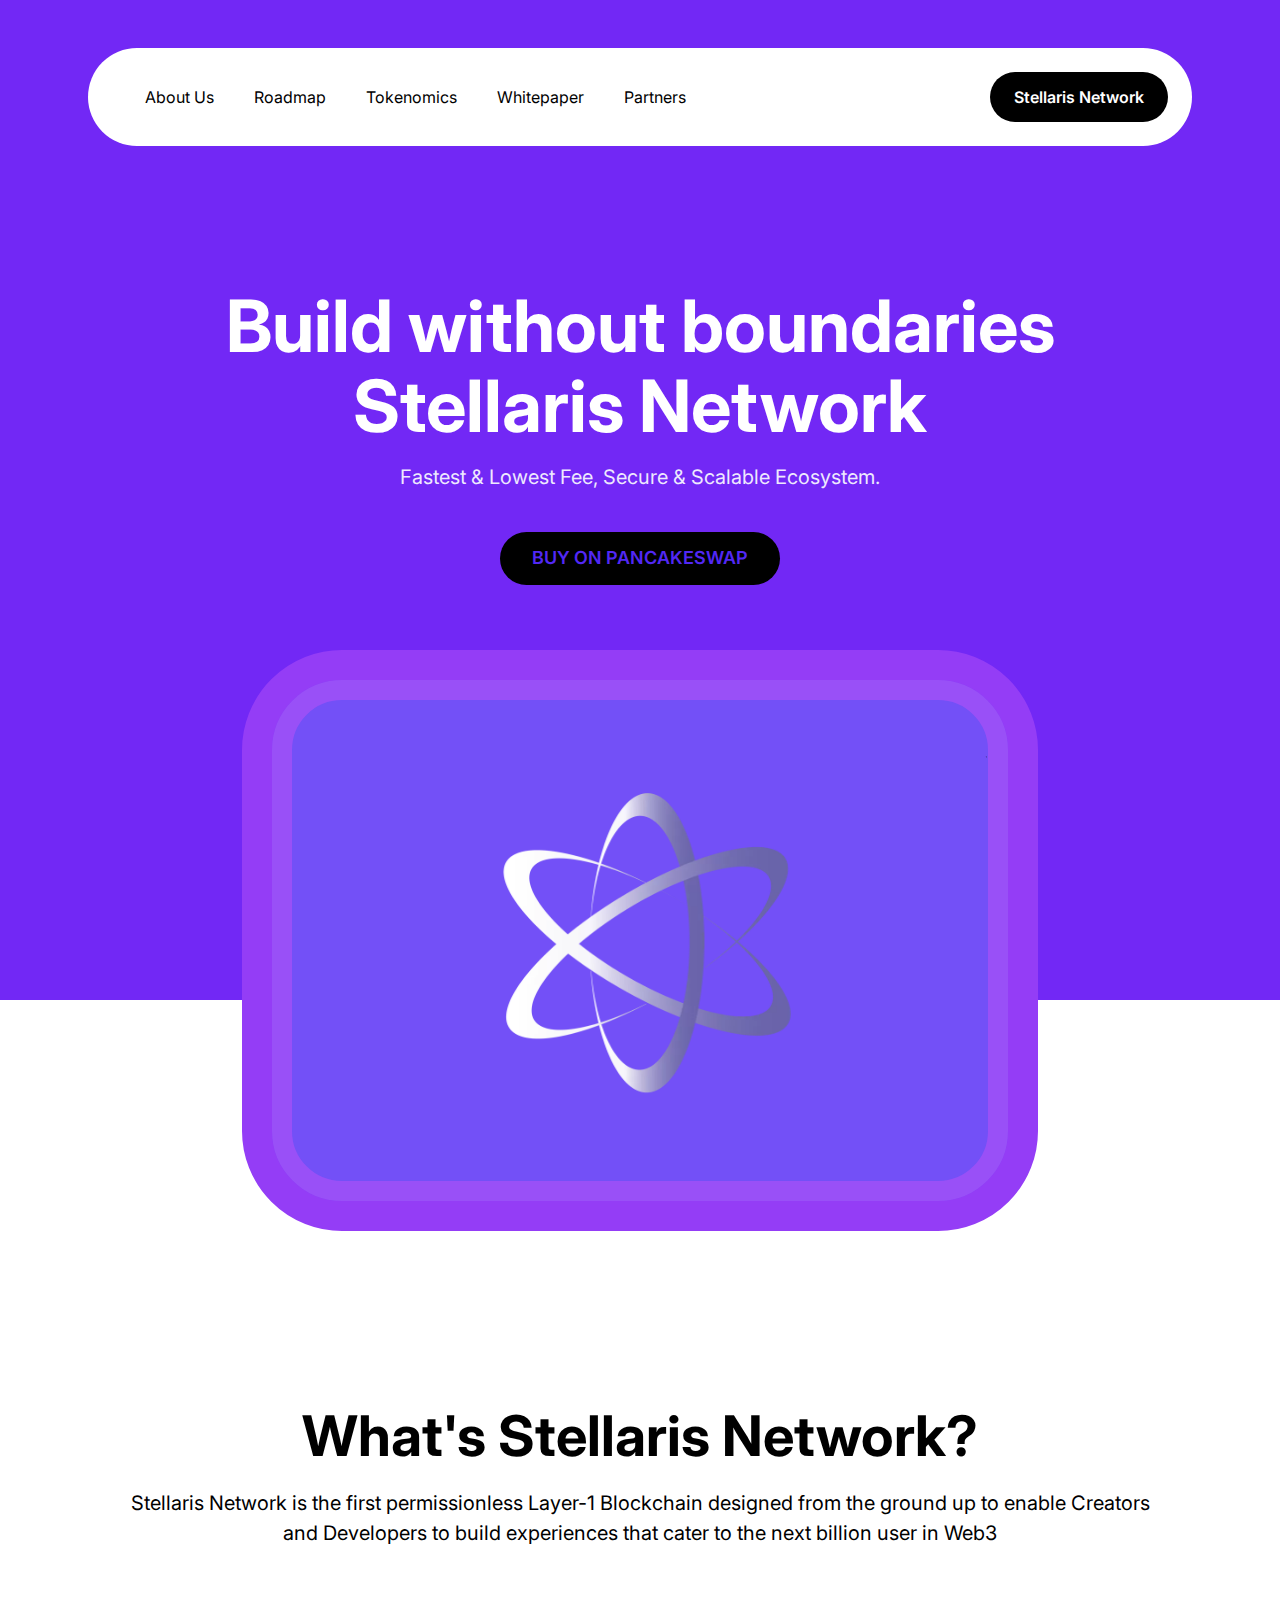
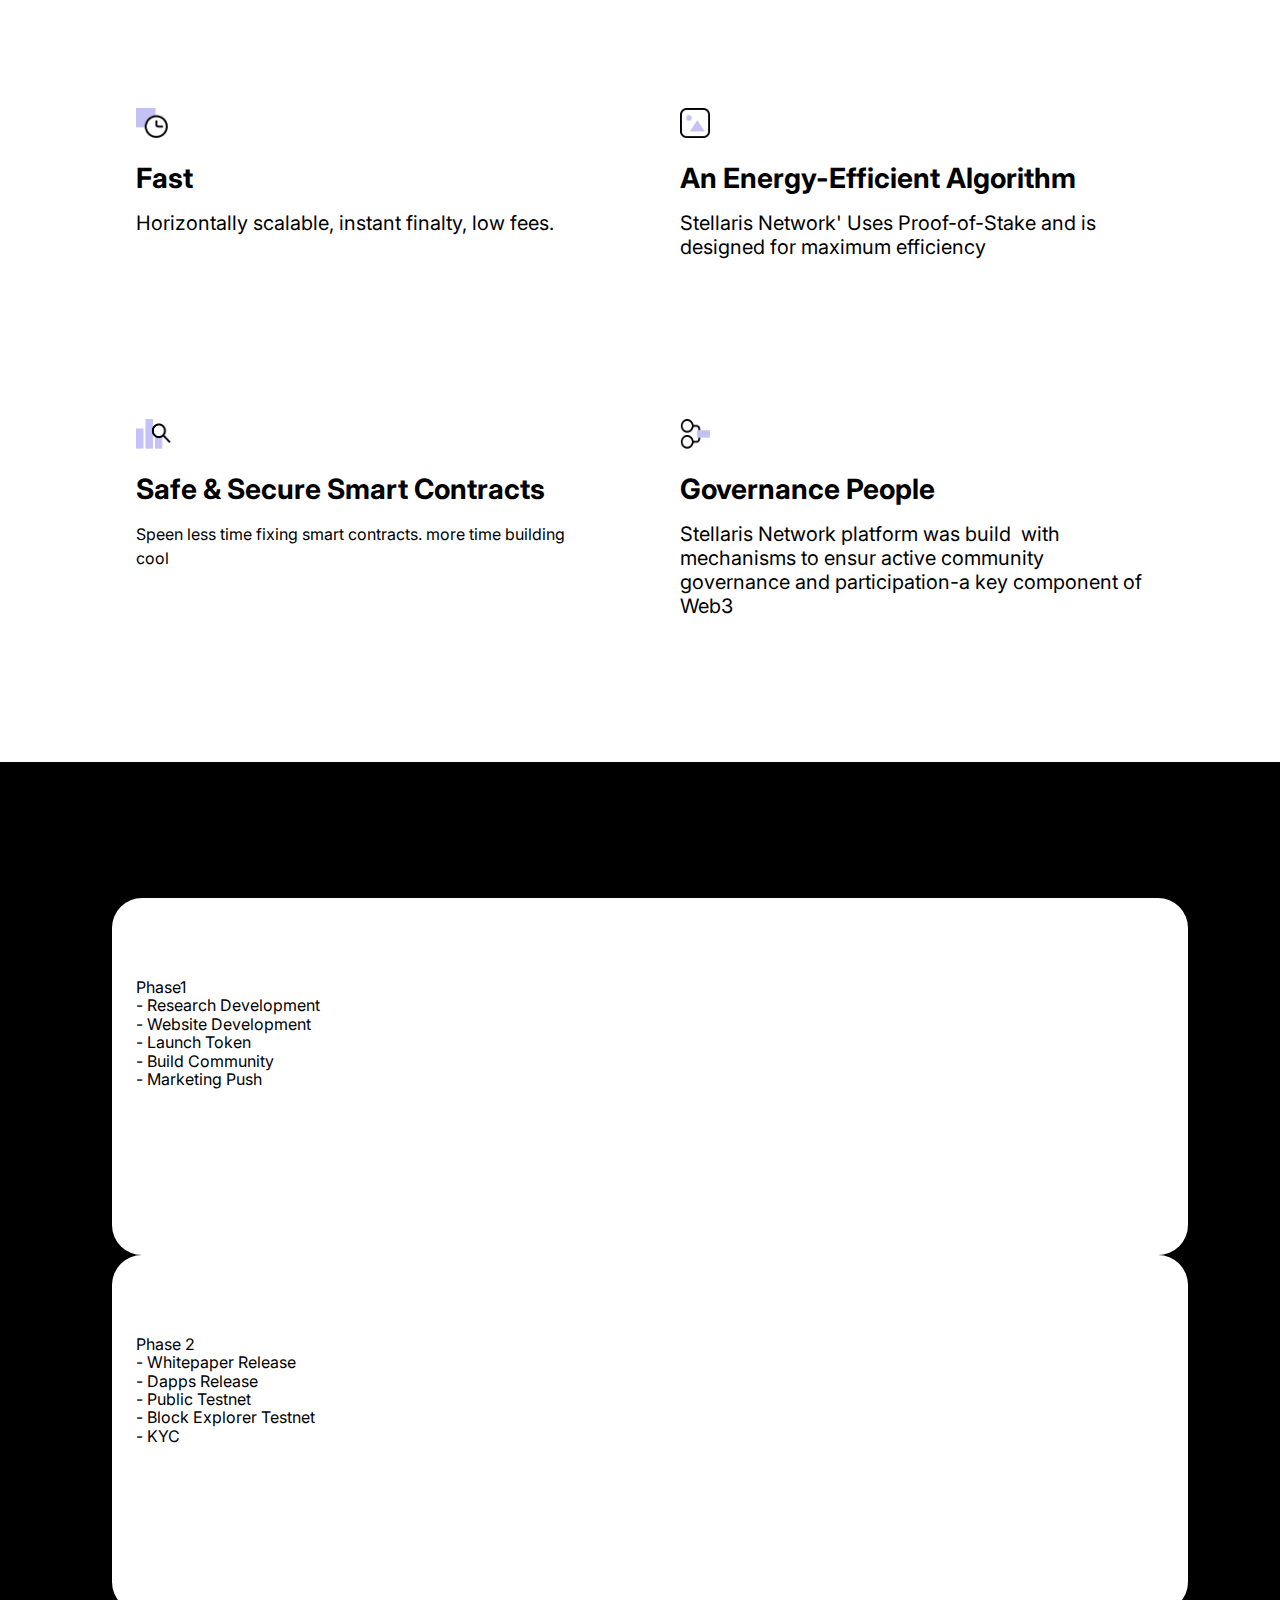
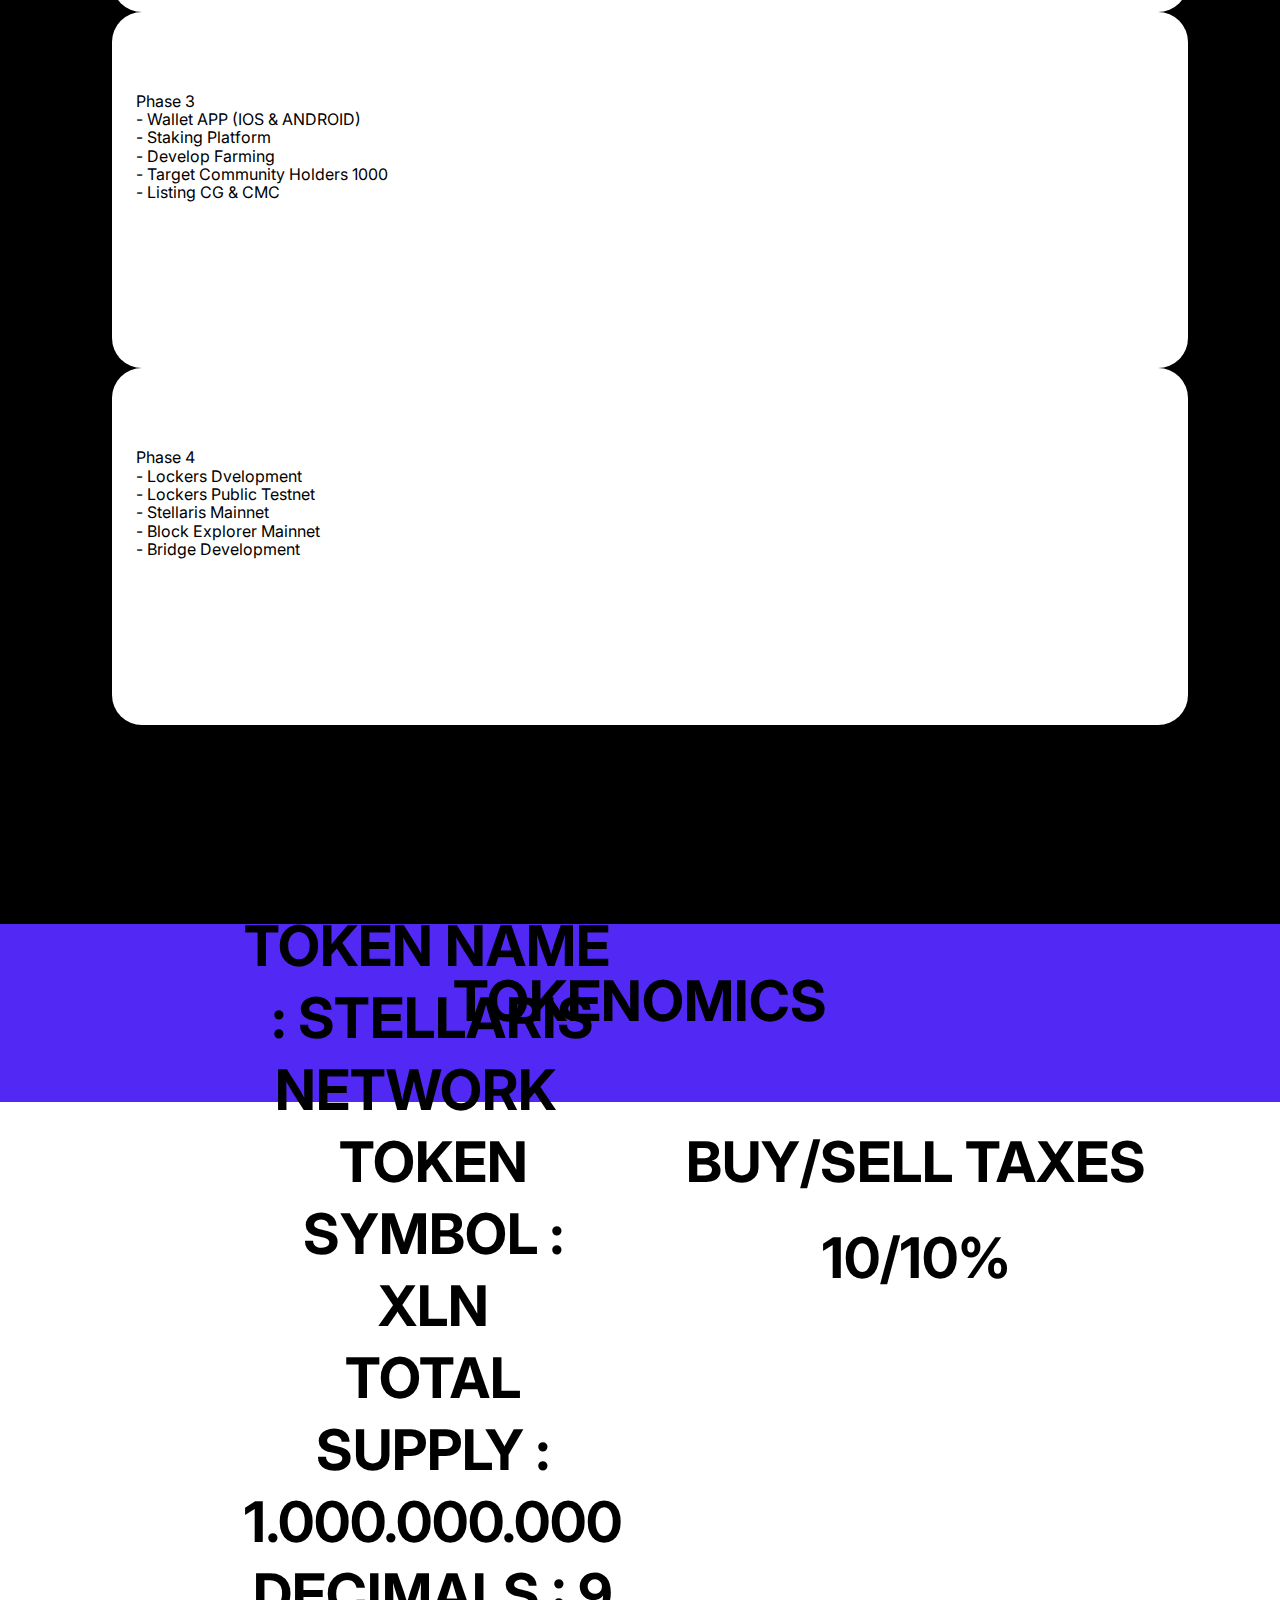
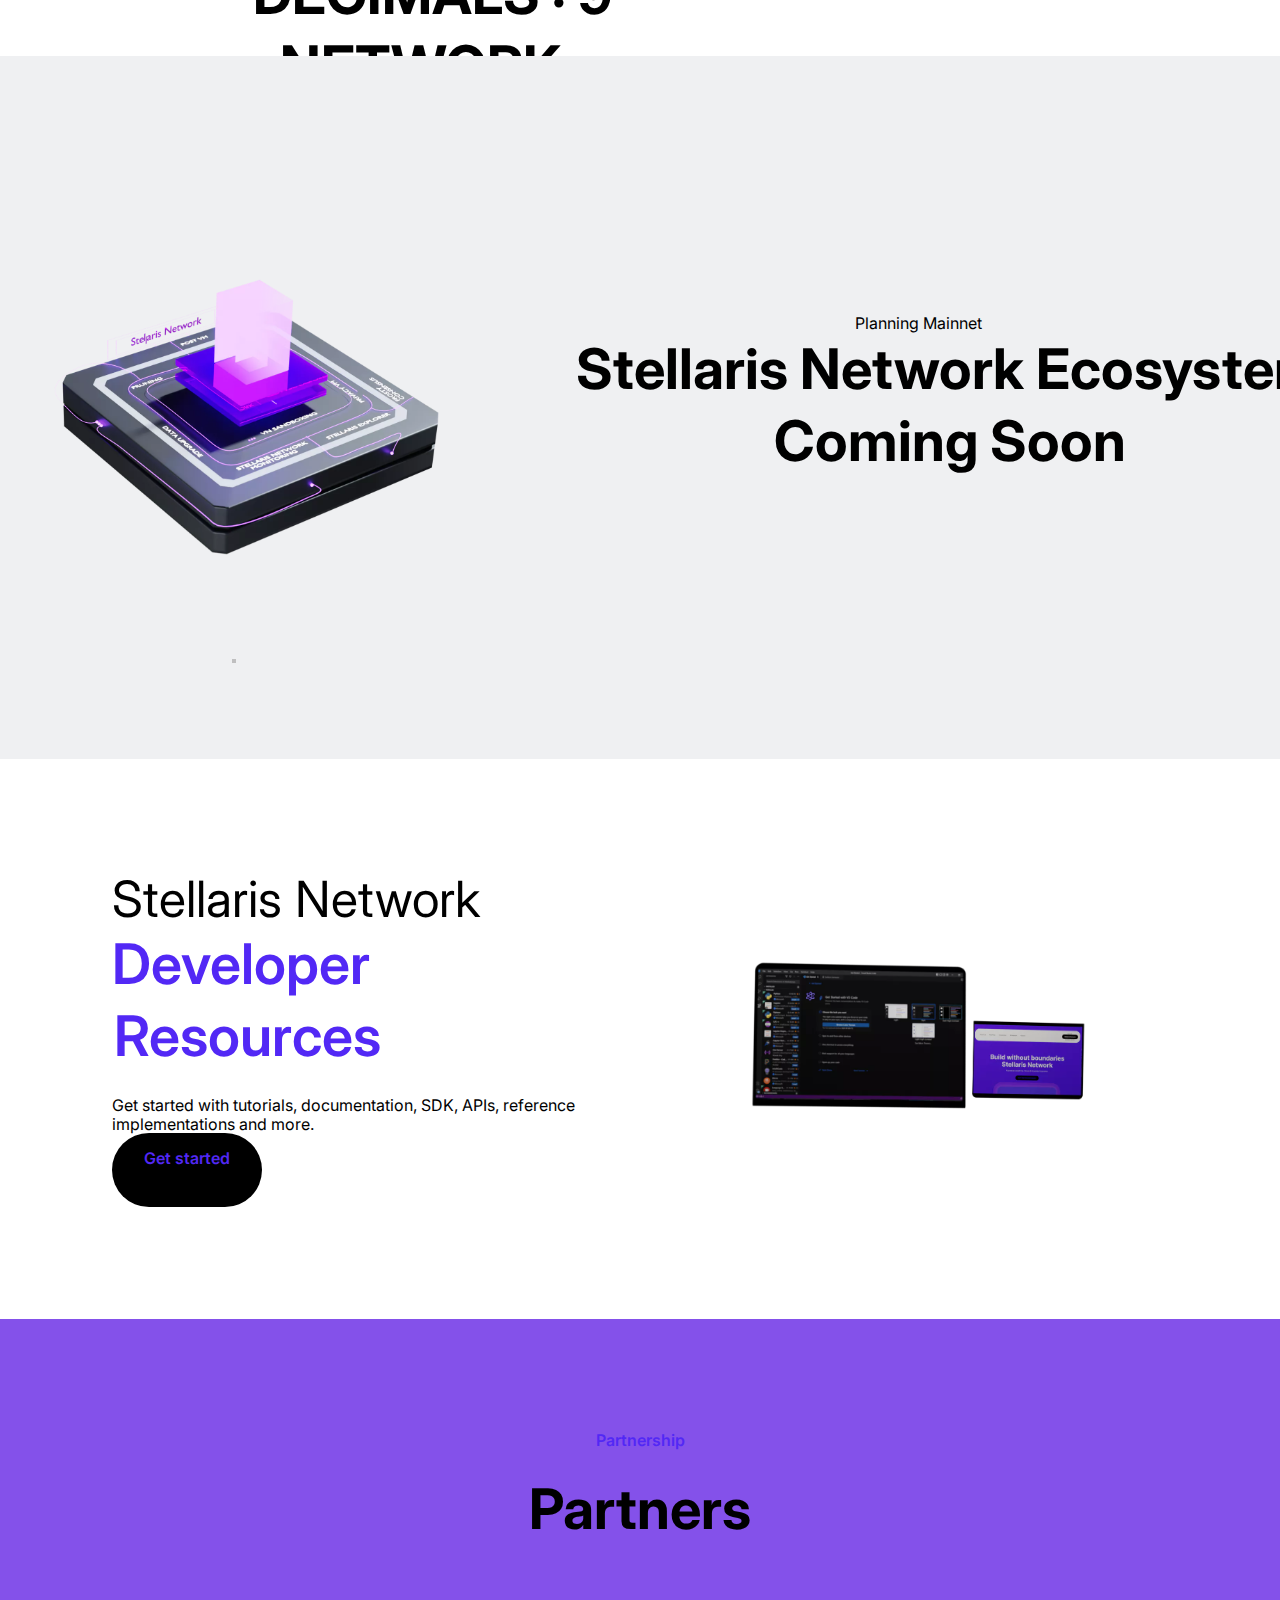
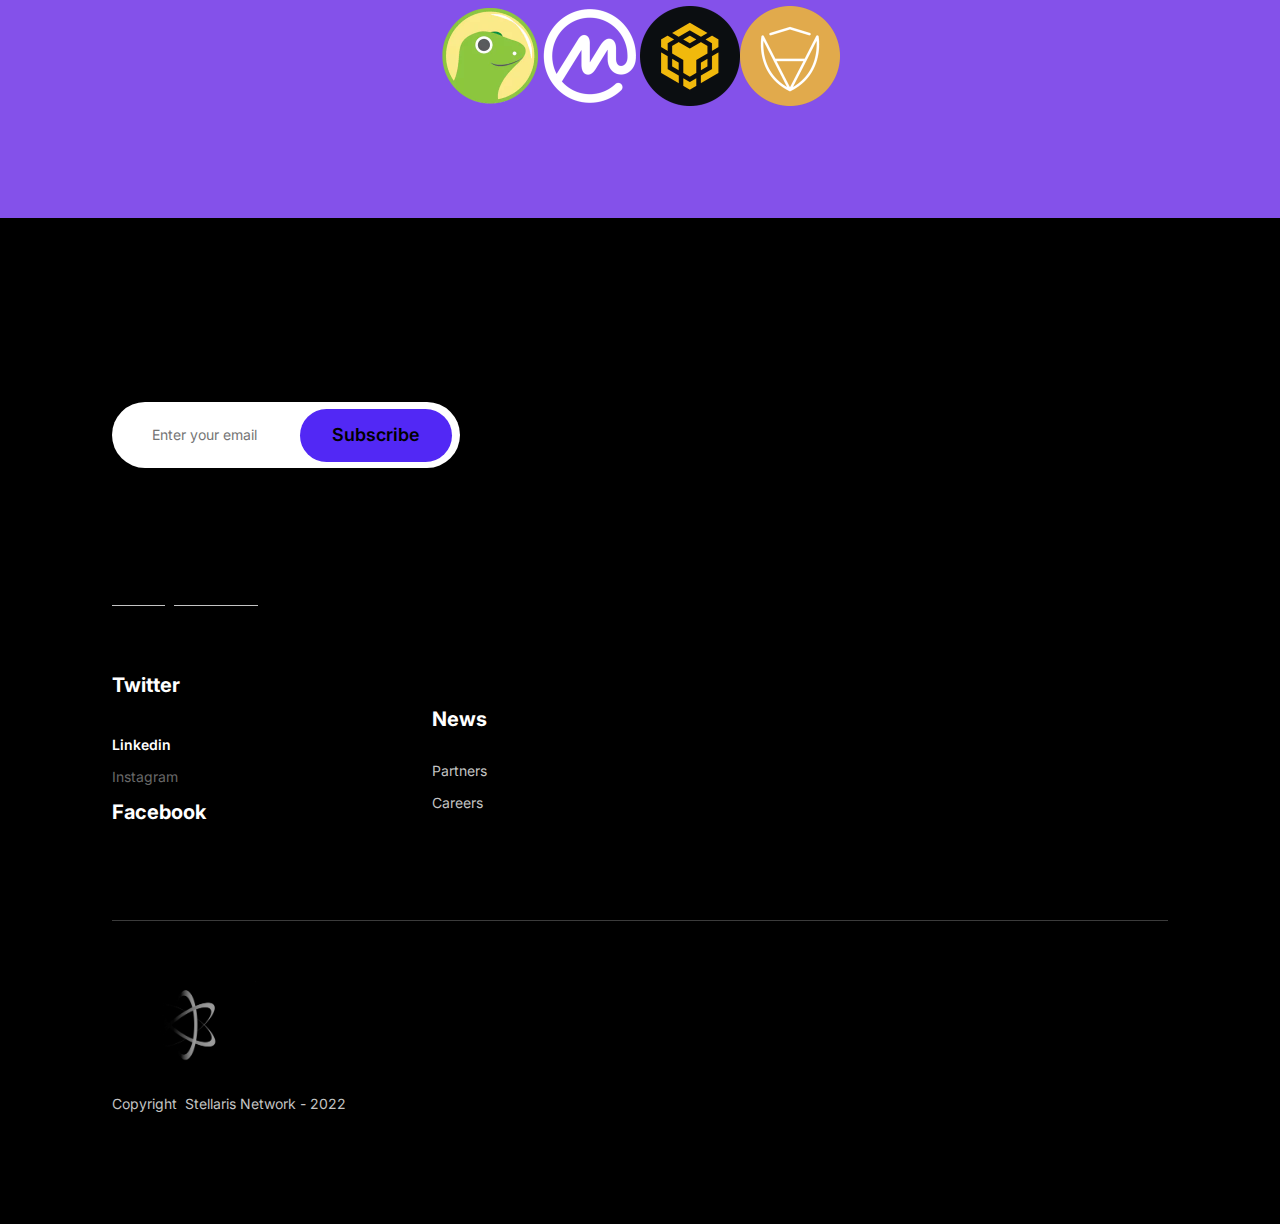
==== index.html @ cf052516 "Update index.html" ====
<!DOCTYPE html>
<html lang="en">
  <head>
    <title>Stellaris Network</title>
    <meta property="og:title" content="Stellaris Network" />
    <link rel="shortcut icon" href="public/playground_assets/logo.png" type="image/x-icon" />

    <style data-tag="reset-style-sheet">
      html {  line-height: 1.15;}body {  margin: 0;}* {  box-sizing: border-box;  border-width: 0;  border-style: solid;}p,li,ul,pre,div,h1,h2,h3,h4,h5,h6,figure,blockquote,figcaption {  margin: 0;  padding: 0;}button {  background-color: transparent;}button,input,optgroup,select,textarea {  font-family: inherit;  font-size: 100%;  line-height: 1.15;  margin: 0;}button,select {  text-transform: none;}button,[type="button"],[type="reset"],[type="submit"] {  -webkit-appearance: button;}button::-moz-focus-inner,[type="button"]::-moz-focus-inner,[type="reset"]::-moz-focus-inner,[type="submit"]::-moz-focus-inner {  border-style: none;  padding: 0;}button:-moz-focus,[type="button"]:-moz-focus,[type="reset"]:-moz-focus,[type="submit"]:-moz-focus {  outline: 1px dotted ButtonText;}a {  color: inherit;  text-decoration: inherit;}input {  padding: 2px 4px;}img {  display: block;}html { scroll-behavior: smooth  }
    </style>
    <style data-tag="default-style-sheet">
      html {
        font-family: Inter;
        font-size: 16px;
      }

      body {
        font-weight: 400;
        font-style:normal;
        text-decoration: none;
        text-transform: none;
        letter-spacing: normal;
        line-height: 1.15;
        color: var(--dl-color-gray-black);
        background-color: var(--dl-color-gray-white);

      }
    </style>
    <link
      rel="stylesheet"
      href="https://fonts.googleapis.com/css2?family=Inter:wght@100;200;300;400;500;600;700;800;900&amp;display=swap"
      data-tag="font"
    />
    <style>
       body::-webkit-scrollbar {
         width: 0.5em;
         z-index: 100;
         background-color:transparent;
       }


      body::-webkit-scrollbar-thumb {
         background-color:white;
         box-shadow:0 -100vh 0 100vh #5128f5;
        
       }
    </style>
    <link rel="stylesheet" href="css/style.css" />
  </head>
  <body>
    <div>
      <link href="css/home.css" rel="stylesheet" />
  <div class="home-container">
    <section class="home-hero">
      <div class="home-menu">
        <div id="mobile-menu" class="home-mobile-navigation">
          <img
            alt="pastedImage"
            src="public/playground_assets/pastedimage-no9b-1500h.png"
            class="home-logo"
          />
          <div class="home-links">
            <span class="Link">Solutions</span>
            <span class="Link">How it works</span>
            <span class="Link">Prices</span>
            
            <span class="link"> <strong>Testnet </br>COMING SOON</strong></span>
                  
          </div>
          <div id="close-mobile-menu" class="home-close-mobile-menu">
            <svg viewBox="0 0 804.5714285714286 1024" class="home-icon">
              <path
                d="M741.714 755.429c0 14.286-5.714 28.571-16 38.857l-77.714 77.714c-10.286 10.286-24.571 16-38.857 16s-28.571-5.714-38.857-16l-168-168-168 168c-10.286 10.286-24.571 16-38.857 16s-28.571-5.714-38.857-16l-77.714-77.714c-10.286-10.286-16-24.571-16-38.857s5.714-28.571 16-38.857l168-168-168-168c-10.286-10.286-16-24.571-16-38.857s5.714-28.571 16-38.857l77.714-77.714c10.286-10.286 24.571-16 38.857-16s28.571 5.714 38.857 16l168 168 168-168c10.286-10.286 24.571-16 38.857-16s28.571 5.714 38.857 16l77.714 77.714c10.286 10.286 16 24.571 16 38.857s-5.714 28.571-16 38.857l-168 168 168 168c10.286 10.286 16 24.571 16 38.857z"
              ></path>
            </svg>
          </div>
        </div>
        <div class="home-desktop-navigation">
          <nav class="home-centered">
            <div class="home-left">
              <div class="home-links1">
                <span class="Link">About Us</span>
                <span class="Link">Roadmap</span>
                <span class="Link">Tokenomics</span>
              </div>
              <span class="Link">Whitepaper</span>
              <span class="Link">Partners</span>
              
                      <span class="home-text009"> Testnet</span>
                  <span class="home-text009">COMING SOON</span>
            </div>
            <div class="home-right">
              <div class="home-container01">
                <div class="home-container02">
                  
                  <div class="home-container03">
                    <div class="home-get-started">
                      <span class="home-text009">Stellaris Network</span>
                      
                    </div>
                  </div>
                </div>
                
              </div>
              <div id="open-mobile-menu" class="home-burger-menu">
                <img
                  alt="pastedImage"
                  src="public/playground_assets/pastedimage-yxbd.svg"
                  class="home-mobile-menu-button"
                />
              </div>
            </div>
          </nav>
        </div>
        <div>
          <script>
            /*
            Mobile menu - Code Embed
            */

            // Mobile menu
            const mobileMenu = document.querySelector("#mobile-menu")

            // Buttons
            const closeButton = document.querySelector("#close-mobile-menu")
            const openButton = document.querySelector("#open-mobile-menu")

            // On openButton click, set the mobileMenu position left to -100vw
            openButton.addEventListener("click", function() {
                mobileMenu.style.transform = "translateX(0%)"
            })

            // On closeButton click, set the mobileMenu position to 0vw
            closeButton.addEventListener("click", function() {
                mobileMenu.style.transform = "translateX(100%)"
            })
          </script>
        </div>
      </div>
      <header class="home-header">
        <h1 class="home-text011">
          <span class="home-text012">Build without boundaries</span>
          <br />
          <span>Stellaris Network</span>
          <br />
        </h1>
        <p class="home-text016">
          Fastest &amp; Lowest Fee, Secure &amp; Scalable Ecosystem.
        </p>
        <div class="home-get-started1">
          <span class="home-text017">BUY ON PANCAKESWAP</span>
        </div>
      </header>
      <div class="home-dashboard-preview">
        <div class="home-outline">
          <img
            alt="pastedImage"
            src="public/playground_assets/p-01-1400w.png"
            loading="lazy"
            class="home-image"
          />
        </div>
      </div>
    </section>
    <section class="home-features">
      <div class="home-title">
        <span class="home-text018">What&apos;s Stellaris Network?</span>
        <span class="home-text019">
          Stellaris Network is the first permissionless Layer-1 Blockchain
          designed from the ground up to enable Creators and Developers to build
          experiences that cater to the next billion user in Web3
        </span>
      </div>
      <div class="home-cards">
        <div class="home-container04">
          <div class="card">
            <img
              alt="pastedImage"
              src="public/playground_assets/pastedimage-fii6m-200h.png"
              class="home-icon2"
            />
            <span class="home-text020">Fast </span>
            <span class="home-text021">
              Horizontally scalable, instant finalty, low fees.
            </span>
          </div>
          <div class="home-publish card">
            <img
              alt="pastedImage"
              src="public/playground_assets/pastedimage-mimg-200h.png"
              class="home-icon3"
            />
            <span class="home-text022">An Energy-Efficient Algorithm</span>
            <span class="home-text023">
              Stellaris Network&apos; Uses Proof-of-Stake and is designed for
              maximum efficiency
            </span>
          </div>
        </div>
        <div class="home-container05">
          <div class="card home-analyze">
            <img
              alt="pastedImage"
              src="public/playground_assets/pastedimage-l6p-200h.png"
              class="home-icon4"
            />
            <span class="home-text024">Safe &amp; Secure Smart Contracts</span>
            <span class="home-text025">
              Speen less time fixing smart contracts. more time building cool 
            </span>
          </div>
          <div class="card">
            <img
              alt="pastedImage"
              src="public/playground_assets/pastedimage-vyi5-200h.png"
              class="home-icon5"
            />
            <span class="home-text026">Governance People</span>
            <span class="home-text027">
              Stellaris Network platform was build  with mechanisms to ensur
              active community governance and participation-a key component of
              Web3
            </span>
          </div>
        </div>
      </div>
    </section>
    <section class="home-quote-container">
      <div class="home-quote"><div class="home-author"></div></div>
      <div class="card home-analyze1">
        <span class="home-text028">Phase1</span>
        <span class="home-text029">
          <span class="home-text030">- Research Development</span>
          <br />
          <span>- Website Development </span>
          <br />
          <span>- Launch Token</span>
          <br />
          <span>- Build Community</span>
          <br />
          <span>- Marketing Push</span>
          <br />
        </span>
      </div>
      <div class="card">
        <span class="home-text040">Phase 2</span>
        <span class="home-text041">
          <span class="home-text042">- Whitepaper Release</span>
          <br />
          <span>- Dapps Release</span>
          <br />
          <span>- Public Testnet</span>
          <br />
          <span>- Block Explorer Testnet</span>
          <br />
          <span>- KYC</span>
          <br />
        </span>
      </div>
      <div class="card">
        <span class="home-text052">Phase 3</span>
        <span class="home-text053">
          <span class="home-text054">- Wallet APP (IOS &amp; ANDROID)</span>
          <br />
          <span>- Staking Platform</span>
          <br />
          <span>- Develop Farming</span>
          <br />
          <span>- Target Community Holders 1000</span>
          <br />
          <span>- Listing CG &amp; CMC</span>
          <br />
        </span>
      </div>
      <div class="card home-schedule3">
        <span class="home-text064">Phase 4</span>
        <span class="home-text065">
          <span class="home-text066">- Lockers Dvelopment</span>
          <br />
          <span>- Lockers Public Testnet</span>
          <br />
          <span>- Stellaris Mainnet</span>
          <br />
          <span>- Block Explorer Mainnet</span>
          <br />
          <span>- Bridge Development</span>
          <br />
        </span>
      </div>
    </section>
    <section class="home-statistics">
      <span class="home-text076 title">TOKENOMICS</span>
    </section>
    <section class="home-banners">
      <div class="home-banner-manage">
        <div class="home-container06">
          <div class="home-left1">
            <span class="home-text077 title">
              <span>TOKEN NAME  : STELLARIS NETWORK   </span>
              <br />
              <span>TOKEN SYMBOL : XLN</span>
              <br />
              <span>TOTAL SUPPLY : 1.000.000.000</span>
              <br />
              <span>DECIMALS : 9</span>
              <br />
              <span>NETWORK : BSC</span>
            </span>
            <div class="home-get-started2 template-button">
              <span class="home-text087">GET BSCSCAN</span>
            </div>
          </div>
          <div class="home-container07">
            <span class="home-text088 title">BUY/SELL TAXES</span>
            <span class="home-text089 title">10/10%</span>
            <div class="home-container08"></div>
          </div>
          <div class="home-image-container"></div>
        </div>
      </div>
      <div class="home-banner-advanced-analytics">
        <div class="home-centered-container">
          <div class="home-container09">
            <img
              alt="pastedImage"
              src="public/playground_assets/0019-900h.png"
              class="home-cards-image"
            />
            <div class="home-image-container1"></div>
          </div>
          <div class="home-container10">
            <span class="home-text090">Planning Mainnet</span>
            <div class="home-container11">
              <div class="home-right1">
                <div class="home-category"></div>
                <h2 class="home-text091 title">
                  <span class="home-text092">Stellaris Network Ecosystem</span>
                  <br />
                  <span>Coming Soon</span>
                  <br />
                </h2>
              </div>
            </div>
          </div>
        </div>
      </div>
      <div class="home-banner">
        <div class="home-container12">
          <div class="home-left2">
            <span class="home-text096">Stellaris Network</span>
            <h2 class="home-text097 title">
              <span>Developer </span>
              <br />
              <span>Resources</span>
              <br />
            </h2>
            <span class="home-text102">
              Get started with tutorials, documentation, SDK, APIs, reference
              implementations and more.
            </span>
            <div class="home-get-started3 template-button">
              <span class="home-text103">Get started</span>
            </div>
          </div>
          <div class="home-image-container2">
            <img
              alt="pastedImage"
              src="public/playground_assets/0044-600h.png"
              class="home-cards-image1"
            />
          </div>
        </div>
      </div>
    </section>
    <section class="home-integrations">
      <div class="home-centered-container1">
        <div class="home-heading">
          <span class="sub-title">Partnership</span>
          <span class="title">Partners</span>
          <span class="home-text106">
            <br />
            <br />
          </span>
        </div>
      </div>
      <div class="home-container13">
        <div class="home-container14">
          <div class="home-container15">
            <img
              alt="image"
              src="public/playground_assets/thumbnail-d5a7c1de76b4bc1332e48227dc1d1582c2c92721b5552aae76664eecb68345c9-200h.webp"
              class="home-image1"
            />
            <img
              alt="image"
              src="public/playground_assets/aaaaa-200h.png"
              class="home-image2"
            />
          </div>
          <img
            alt="image"
            src="public/playground_assets/lala-200h.png"
            class="home-image3"
          />
        </div>
        <img
          alt="image"
          src="public/playground_assets/luli-200h.png"
          class="home-image4"
        />
      </div>
    </section>
    <footer class="home-footer">
      <div class="home-top">
        <div class="home-left3">
          <span class="home-text109">Subscribe to our newsletter</span>
          <div class="home-subscription">
            <input
              type="email"
              placeholder="Enter your email"
              class="home-textinput input"
            />
            <div class="home-subscribe">
              <span class="home-text110">Subscribe</span>
            </div>
          </div>
          <span class="home-text111">
            By subscribing to our newsletter you agree with our Terms and
            Conditions.
          </span>
          <div class="home-contact">
            <span class="home-text112">Contact</span>
            <a
              href="mailto:use@active-app.com?subject=Support"
              class="home-link"
            >
              <span class="home-text113">Stellaris@Network.net</span>
              <br />
            </a>
          </div>
        </div>
        <div class="home-right2">
          <div class="home-category1">
            <span class="home-text115">Solutions</span>
            <div class="home-links2">
              <span class="home-text116">Twitter</span>
              <span class="home-text117">Linkedin</span>
              <span class="home-text118">Instagram</span>
              <span class="home-text119">Facebook</span>
            </div>
          </div>
          <div class="home-category2">
            <span class="home-text120">Company</span>
            <div class="home-links3">
              <span class="home-text121">About</span>
              <span class="home-text122">News</span>
              <span class="home-text123">Partners</span>
              <span class="home-text124">Careers</span>
            </div>
          </div>
        </div>
      </div>
      <div class="home-bottom">
        <img
          alt="pastedImage"
          src="public/playground_assets/p-01-1400w.png"
          class="home-branding"
        />
        <span class="home-text125">Copyright  Stellaris Network - 2022</span>
      </div>
    </footer>
  </div>
</div>

    </div>
  </body>
</html>
---- css/style.css ----
:root {
  --dl-color-gray-500: #595959;
  --dl-color-gray-700: #999999;
  --dl-color-gray-900: #D9D9D9;
  --dl-size-size-large: 144px;
  --dl-size-size-small: 48px;
  --dl-color-danger-300: #A22020;
  --dl-color-danger-500: #BF2626;
  --dl-color-danger-700: #E14747;
  --dl-color-gray-black: #000000;
  --dl-color-gray-white: #FFFFFF;
  --dl-size-size-medium: 96px;
  --dl-size-size-xlarge: 192px;
  --dl-size-size-xsmall: 16px;
  --dl-space-space-unit: 16px;
  --dl-color-primary-100: #003EB3;
  --dl-color-primary-300: #0074F0;
  --dl-color-primary-500: #14A9FF;
  --dl-color-primary-700: #85DCFF;
  --dl-color-success-300: #199033;
  --dl-color-success-500: #32A94C;
  --dl-color-success-700: #4CC366;
  --dl-size-size-xxlarge: 288px;
  --dl-size-size-maxwidth: 1400px;
  --dl-radius-radius-round: 50%;
  --dl-space-space-halfunit: 8px;
  --dl-space-space-sixunits: 96px;
  --dl-space-space-twounits: 32px;
  --dl-radius-radius-radius2: 2px;
  --dl-radius-radius-radius4: 4px;
  --dl-radius-radius-radius8: 8px;
  --dl-space-space-fiveunits: 80px;
  --dl-space-space-fourunits: 64px;
  --dl-color-template-blue-bg: #5228f5ff;
  --dl-space-space-sevenunits: 112px;
  --dl-space-space-threeunits: 48px;
  --dl-space-space-oneandhalfunits: 24px;
}
.button {
  color: var(--dl-color-gray-black);
  display: inline-block;
  padding: 0.5rem 1rem;
  border-color: var(--dl-color-gray-black);
  border-width: 1px;
  border-radius: 4px;
  background-color: var(--dl-color-gray-white);
}
.input {
  color: var(--dl-color-gray-black);
  cursor: auto;
  padding: 0.5rem 1rem;
  border-color: var(--dl-color-gray-black);
  border-width: 1px;
  border-radius: 4px;
  background-color: var(--dl-color-gray-white);
}
.textarea {
  color: var(--dl-color-gray-black);
  cursor: auto;
  padding: 0.5rem;
  border-color: var(--dl-color-gray-black);
  border-width: 1px;
  border-radius: 4px;
  background-color: var(--dl-color-gray-white);
}
.list {
  width: 100%;
  margin: 1em 0px 1em 0px;
  display: block;
  padding: 0px 0px 0px 1.5rem;
  list-style-type: none;
  list-style-position: outside;
}
.list-item {
  display: list-item;
}
.teleport-show {
  display: flex !important;
  transform: translateX(0)!important;
}
.Link {
  cursor: pointer;
  white-space: nowrap;
  margin-right: 40px;
}
.Link:hover {
  color: #5228F5;
}
.card {
  flex: 1;
  height: 100%;
  display: flex;
  position: relative;
  align-self: stretch;
  transition: 0.3s;
  padding-top: var(--dl-space-space-fiveunits);
  padding-left: var(--dl-space-space-oneandhalfunits);
  border-radius: 30px;
  padding-right: var(--dl-space-space-oneandhalfunits);
  flex-direction: column;
  padding-bottom: var(--dl-space-space-threeunits);
  background-color: #ffffff;
}
.card:hover {
  transform: scale(1.05);
}
.pill {
  display: flex;
  align-items: center;
  padding-top: var(--dl-space-space-twounits);
  padding-left: var(--dl-space-space-unit);
  border-radius: 200px;
  margin-bottom: var(--dl-space-space-threeunits);
  padding-right: var(--dl-space-space-twounits);
  flex-direction: column;
  padding-bottom: var(--dl-space-space-twounits);
  justify-content: center;
  background-color: #ffffff;
}
.testimonal {
  width: 100%;
  display: flex;
  max-width: 375px;
  align-items: flex-start;
  padding-top: var(--dl-space-space-fiveunits);
  padding-left: var(--dl-space-space-threeunits);
  border-radius: 50px;
  padding-right: var(--dl-space-space-threeunits);
  flex-direction: column;
  padding-bottom: var(--dl-space-space-threeunits);
  justify-content: center;
  background-color: #EFF0F2;
}
.accordionContainer {
  gap: 20px;
  fill: rgba(0, 0, 0, 0.5);
  color: var(--dl-color-gray-black);
  width: 100%;
  cursor: pointer;
  display: flex;
  max-width: 800px;
  transition: 0.3s;
  align-items: center;
  user-select: none;
  flex-direction: column;
  justify-content: space-between;
}
.accordionContainer:hover {
  color: rgba(0, 0, 0, 0.5);
}
.metrics {
  display: flex;
  align-items: center;
  flex-direction: column;
}
.title {
  font-size: 56px;
  text-align: center;
  font-weight: 700;
  line-height: 72px;
  margin-bottom: var(--dl-space-space-oneandhalfunits);
}
.sub-title {
  color: rgb(82, 40, 245);
  font-style: normal;
  font-weight: 600;
  margin-bottom: var(--dl-space-space-oneandhalfunits);
}
.template-button {
  color: white;
  cursor: pointer;
  display: flex;
  transition: 0.3s;
  align-items: center;
  padding-top: var(--dl-space-space-unit);
  padding-left: var(--dl-space-space-twounits);
  border-radius: 56px;
  margin-bottom: var(--dl-space-space-threeunits);
  padding-right: var(--dl-space-space-twounits);
  flex-direction: column;
  padding-bottom: var(--dl-space-space-unit);
  background-color: #000000;
}
.template-button:hover {
  color: black;
  background-color: #ffffff;
}

.accordionIcon {
  width: 30px;
  height: 30px;
}
.accordionContent {
  width: 100%;
  display: flex;
  user-select: text;
}
.content {
  font-size: 16px;
  font-family: Inter;
  font-weight: 400;
  line-height: 1.15;
  text-transform: none;
  text-decoration: none;
}
.heading {
  font-size: 32px;
  font-family: Inter;
  font-weight: 700;
  line-height: 1.15;
  text-transform: none;
  text-decoration: none;
}
@media(max-width: 991px) {
  .testimonal {
    padding-top: var(--dl-space-space-threeunits);
    padding-left: var(--dl-space-space-oneandhalfunits);
    padding-right: var(--dl-space-space-oneandhalfunits);
    padding-bottom: var(--dl-space-space-threeunits);
  }
  .template-button {
    margin-bottom: var(--dl-space-space-twounits);
  }
}
@media(max-width: 767px) {
  .card {
    padding-top: var(--dl-space-space-threeunits);
    margin-right: 0px;
    padding-bottom: var(--dl-space-space-threeunits);
  }
  .testimonal {
    max-width: 100%;
  }
  .title {
    font-size: 28px;
    line-height: 36px;
  }
}
@media(max-width: 479px) {
  .card {
    margin-right: 0px;
    margin-bottom: 0px;
  }
  .pill {
    width: 130px;
    height: 60px;
  }
  .title {
    font-size: 32px;
    line-height: 48px;
    margin-bottom: var(--dl-space-space-unit);
  }
  .template-button {
    padding-left: var(--dl-space-space-oneandhalfunits);
    padding-right: var(--dl-space-space-oneandhalfunits);
    background-color: var(--dl-color-gray-black);
  }
}
---- css/home.css ----
.home-container {
  width: 100%;
  display: flex;
  overflow: auto;
  min-height: 100vh;
  overflow-x: hidden;
  flex-direction: column;
}
.home-hero {
  width: 100%;
  height: 1000px;
  display: flex;
  align-items: center;
  padding-top: var(--dl-space-space-oneandhalfunits);
  padding-left: var(--dl-space-space-sevenunits);
  padding-right: var(--dl-space-space-sevenunits);
  flex-direction: column;
  background-color: #7228f5;
}
.home-menu {
  width: 100%;
  display: flex;
  align-items: center;
  flex-direction: column;
}
.home-mobile-navigation {
  top: 0px;
  flex: 0 0 auto;
  left: 0px;
  width: 100vw;
  height: 100vh;
  display: flex;
  z-index: 150;
  position: fixed;
  transform: translateX(100%);
  transition: transform 0.3s;
  align-items: flex-start;
  padding-top: var(--dl-space-space-twounits);
  padding-left: var(--dl-space-space-oneandhalfunits);
  padding-right: var(--dl-space-space-oneandhalfunits);
  flex-direction: column;
  background-color: var(--dl-color-gray-white);
}
.home-logo {
  width: 64px;
}
.home-links {
  gap: var(--dl-space-space-twounits);
  display: flex;
  margin-top: var(--dl-space-space-twounits);
  align-items: flex-start;
  flex-direction: column;
}
.home-close-mobile-menu {
  top: var(--dl-space-space-oneandhalfunits);
  right: var(--dl-space-space-oneandhalfunits);
  width: var(--dl-size-size-small);
  height: var(--dl-size-size-small);
  display: flex;
  position: absolute;
  align-items: center;
  flex-direction: column;
  justify-content: center;
}
.home-icon {
  width: 24px;
  height: 24px;
  display: flex;
}
.home-desktop-navigation {
  width: 100%;
  display: flex;
  margin-top: var(--dl-space-space-oneandhalfunits);
  align-items: center;
  flex-direction: column;
}
.home-centered {
  width: 100%;
  display: flex;
  max-width: 1200px;
  box-sizing: initial;
  transition: 0.3s;
  align-items: center;
  padding-left: var(--dl-space-space-oneandhalfunits);
  border-radius: 50px;
  padding-right: var(--dl-space-space-oneandhalfunits);
  flex-direction: row;
  justify-content: space-between;
  background-color: #ffffff;
}
.home-centered:hover {
  width: 1086px;
  height: 229px;
}
.home-left {
  height: 100%;
  display: flex;
  align-items: center;
  padding-top: 38px;
  flex-direction: row;
  padding-bottom: 38px;
}
.home-links1 {
  display: flex;
  align-items: center;
  margin-left: 33px;
  flex-direction: row;
}
.home-right {
  height: 100%;
  display: flex;
  align-items: center;
  padding-top: var(--dl-space-space-oneandhalfunits);
  flex-direction: row;
  padding-bottom: var(--dl-space-space-oneandhalfunits);
}
.home-container01 {
  flex: 0 0 auto;
  width: auto;
  height: auto;
  display: flex;
  flex-direction: column;
}
.home-container02 {
  flex: 0 0 auto;
  width: auto;
  height: auto;
  display: flex;
  flex-direction: column;
}
.home-container03 {
  flex: 0 0 auto;
  width: auto;
  height: auto;
  display: flex;
  transition: 0.3s;
  flex-direction: column;
}
.home-container03:hover {
  width: 227px;
  height: 34px;
}
.home-get-started {
  cursor: pointer;
  display: flex;
  align-items: center;
  padding-top: var(--dl-space-space-unit);
  padding-left: var(--dl-space-space-oneandhalfunits);
  border-radius: 56px;
  padding-right: var(--dl-space-space-oneandhalfunits);
  flex-direction: column;
  padding-bottom: var(--dl-space-space-unit);
  justify-content: center;
  background-color: #000000;
}
.home-text009 {
  color: rgb(255, 255, 255);
  font-style: normal;
  font-weight: 600;
}
.home-burger-menu {
  display: flex;
  align-items: center;
  flex-direction: row;
}
.home-mobile-menu-button {
  width: 40px;
  height: 40px;
  display: none;
}
.home-header {
  display: flex;
  margin-top: 140px;
  align-items: center;
  flex-direction: column;
}
.home-text011 {
  color: #ffffff;
  font-size: 72px;
  font-style: normal;
  text-align: center;
  font-weight: 700;
  line-height: 80px;
  border-radius: var(--dl-radius-radius-radius4);
}
.home-text016 {
  color: rgb(238, 233, 254);
  font-size: 20px;
  max-width: 600px;
  margin-top: 16px;
  text-align: center;
  line-height: 30px;
}
.home-get-started1 {
  color: white;
  cursor: pointer;
  display: flex;
  margin-top: 40px;
  transition: 0.3s;
  align-items: center;
  padding-top: var(--dl-space-space-unit);
  padding-left: var(--dl-space-space-twounits);
  border-radius: 56px;
  padding-right: var(--dl-space-space-twounits);
  flex-direction: column;
  padding-bottom: var(--dl-space-space-unit);
  background-color: #000000;
}
.home-get-started1:hover {
  color: black;
  background-color: #ffffff;
}
.home-text017 {
  color: var(--dl-color-template-blue-bg);
  font-size: 18px;
  font-style: normal;
  font-weight: 600;
}
.home-dashboard-preview {
  top: 650px;
  display: flex;
  position: absolute;
  align-items: center;
  border-color: #943df6;
  border-width: 30px;
  border-radius: 100px;
  flex-direction: column;
  background-color: #873df6;
}
.home-outline {
  display: flex;
  align-items: center;
  border-color: #9950f7;
  border-width: 20px;
  border-radius: 70px;
  flex-direction: column;
  justify-content: center;
  background-color: #7350f7;
}
.home-image {
  width: 696px;
  height: 481px;
  z-index: 10;
  transition: 0.3s;
  user-select: none;
  border-color: rgba(0, 0, 0, 0);
  border-width: 1px;
}
.home-image:hover {
  width: 1144px;
  height: 805px;
}
.home-features {
  width: 100%;
  display: flex;
  z-index: 1;
  align-items: center;
  padding-top: 400px;
  padding-left: var(--dl-space-space-sevenunits);
  padding-right: var(--dl-space-space-sevenunits);
  flex-direction: column;
  background-color: EFF0F2;
}
.home-title {
  display: flex;
  align-items: center;
  flex-direction: column;
}
.home-text018 {
  font-size: 56px;
  font-style: normal;
  text-align: center;
  font-weight: 700;
  line-height: 72px;
}
.home-text019 {
  font-size: 20px;
  margin-top: 16px;
  text-align: center;
  line-height: 30px;
}
.home-cards {
  width: 100%;
  display: flex;
  max-width: 1200px;
  margin-top: 80px;
  align-items: center;
  flex-direction: column;
}
.home-container04 {
  gap: var(--dl-space-space-twounits);
  width: 100%;
  display: flex;
  align-items: center;
  margin-bottom: var(--dl-space-space-twounits);
  flex-direction: row;
}
.home-icon2 {
  width: 32px;
  height: 30px;
  margin-bottom: var(--dl-space-space-oneandhalfunits);
}
.home-text020 {
  font-size: 28px;
  font-style: normal;
  font-weight: 700;
  line-height: 33px;
  margin-bottom: var(--dl-space-space-unit);
}
.home-text021 {
  font-size: 20px;
  line-height: 24px;
}
.home-publish {
  height: initial;
}
.home-icon3 {
  width: 30px;
  height: 30px;
  margin-bottom: var(--dl-space-space-oneandhalfunits);
}
.home-text022 {
  font-size: 28px;
  font-style: normal;
  font-weight: 700;
  line-height: 33px;
  margin-bottom: var(--dl-space-space-unit);
}
.home-text023 {
  font-size: 20px;
  line-height: 24px;
}
.home-container05 {
  gap: var(--dl-space-space-twounits);
  width: 100%;
  display: flex;
  align-items: center;
  margin-bottom: var(--dl-space-space-sixunits);
  flex-direction: row;
}
.home-icon4 {
  width: 35px;
  height: 30px;
  margin-bottom: var(--dl-space-space-oneandhalfunits);
}
.home-text024 {
  font-size: 28px;
  font-style: normal;
  font-weight: 700;
  line-height: 33px;
  margin-bottom: 16px;
}
.home-text025 {
  line-height: 24px;
}
.home-icon5 {
  width: 30px;
  height: 30px;
  margin-bottom: var(--dl-space-space-oneandhalfunits);
}
.home-text026 {
  font-size: 28px;
  font-style: normal;
  font-weight: 700;
  line-height: 33px;
  margin-bottom: var(--dl-space-space-unit);
}
.home-text027 {
  font-size: 20px;
  line-height: 24px;
}
.home-quote-container {
  width: 100%;
  height: 1762px;
  display: flex;
  align-items: center;
  padding-top: 136px;
  padding-left: var(--dl-space-space-sevenunits);
  padding-right: 92px;
  flex-direction: column;
  padding-bottom: 199px;
  justify-content: center;
  background-color: #000000;
}
.home-message {
  color: rgb(255, 255, 255);
  font-size: 40px;
  max-width: 800px;
  line-height: 52px;
}
.home-quote {
  width: 498px;
  display: none;
  max-width: 1200px;
  flex-direction: column;
  justify-content: center;
}
.home-author {
  width: 800px;
  border: 2px dashed rgba(120, 120, 120, 0.4);
  display: flex;
  margin-top: var(--dl-space-space-oneandhalfunits);
  align-items: center;
  flex-direction: row;
}
.home-statistics {
  width: 100%;
  height: 178px;
  display: flex;
  align-items: center;
  padding-left: var(--dl-space-space-sevenunits);
  padding-right: var(--dl-space-space-sevenunits);
  flex-direction: column;
  justify-content: center;
  background-color: #5228F5;
}
.home-text083 {
  text-align: left;
}
.home-banners {
  width: 100%;
  display: flex;
  align-items: center;
  flex-direction: column;
}
.home-banner-manage {
  width: 100%;
  display: flex;
  align-items: center;
  padding-top: var(--dl-space-space-sixunits);
  padding-left: var(--dl-space-space-sevenunits);
  padding-right: var(--dl-space-space-sevenunits);
  flex-direction: row;
  padding-bottom: var(--dl-space-space-sixunits);
  justify-content: center;
}
.home-container06 {
  width: 792px;
  height: 362px;
  display: flex;
  max-width: 1200px;
  transition: 0.3s;
  align-items: center;
  flex-direction: row;
  justify-content: space-between;
}
.home-container06:active {
  width: 836px;
  height: 626px;
}
.home-left1 {
  width: 801px;
  display: flex;
  align-items: flex-start;
  margin-right: var(--dl-space-space-fourunits);
  flex-direction: column;
}
.home-text084 {
  font-size: 20px;
  text-align: left;
}
.home-get-started2 {
  transition: 0.3s;
  margin-bottom: 0;
}
.home-get-started2:hover {
  color: var(--dl-color-gray-white);
  background-color: var(--dl-color-template-blue-bg);
}
.home-text094 {
  font-size: 18px;
  font-style: normal;
  font-weight: 600;
}
.home-container07 {
  flex: 0 0 auto;
  width: auto;
  height: 506px;
  display: flex;
  align-items: space-between;
  flex-direction: column;
}
.home-text095 {
  font-size: 40px;
  text-align: left;
  line-height: 1;
}
.home-text096 {
  font-size: 50px;
  text-align: left;
}
.home-container08 {
  flex: 0 0 auto;
  width: auto;
  border: 2px dashed rgba(120, 120, 120, 0.4);
  height: auto;
  display: none;
  align-items: space-between;
  flex-direction: column;
}
.home-image-container {
  flex: 1;
  width: 100%;
  border: 2px dashed rgba(120, 120, 120, 0.4);
  height: 100%;
  display: none;
  align-items: center;
  flex-direction: row;
  justify-content: space-between;
}
.home-banner-advanced-analytics {
  width: 100%;
  display: flex;
  align-items: center;
  padding-top: var(--dl-space-space-sixunits);
  padding-left: var(--dl-space-space-sevenunits);
  padding-right: var(--dl-space-space-sevenunits);
  flex-direction: row;
  padding-bottom: var(--dl-space-space-sixunits);
  justify-content: center;
  background-color: #EFF0F2;
}
.home-centered-container {
  width: 100%;
  display: flex;
  max-width: 1200px;
  align-items: center;
  justify-content: center;
}
.home-container09 {
  flex: 0 0 auto;
  width: auto;
  height: auto;
  display: flex;
  align-items: center;
  flex-direction: column;
}
.home-cards-image {
  width: 556px;
  height: 507px;
  object-fit: contain;
  transition: 0.3s;
}
.home-cards-image:hover {
  width: 669px;
  height: 837px;
}
.home-image-container1 {
  flex: 1;
  border: 2px dashed rgba(120, 120, 120, 0.4);
  display: flex;
  align-items: center;
  justify-content: center;
}
.home-container10 {
  flex: 0 0 auto;
  width: auto;
  height: auto;
  display: flex;
  align-items: center;
  flex-direction: column;
}
.home-text097 {
  color: rgb(82, 40, 245);
  font-style: normal;
  font-weight: 600;
  margin-bottom: 24px;
}
.home-container11 {
  flex: 0 0 auto;
  width: auto;
  height: auto;
  display: flex;
  align-items: center;
  flex-direction: column;
}
.home-right1 {
  flex: 1;
  display: flex;
  margin-left: var(--dl-space-space-fourunits);
  flex-direction: column;
}
.home-category {
  border: 2px dashed rgba(120, 120, 120, 0.4);
  display: none;
  align-items: flex-start;
  flex-direction: column;
}
.home-text098 {
  width: 502px;
  text-align: left;
}
.home-banner {
  width: 100%;
  display: flex;
  align-items: center;
  padding-top: var(--dl-space-space-sixunits);
  padding-left: var(--dl-space-space-sevenunits);
  padding-right: var(--dl-space-space-sevenunits);
  flex-direction: row;
  padding-bottom: var(--dl-space-space-sixunits);
  justify-content: center;
}
.home-container12 {
  width: 100%;
  display: flex;
  max-width: 1200px;
  align-items: center;
  flex-direction: row;
  justify-content: center;
}
.home-left2 {
  flex: 1;
  display: flex;
  align-items: flex-start;
  margin-right: var(--dl-space-space-fourunits);
  flex-direction: column;
}
.home-text103 {
  color: rgb(82, 40, 245);
  font-style: normal;
  font-weight: 600;
  margin-bottom: 24px;
}
.home-text104 {
  text-align: left;
}
.home-text109 {
  color: rgb(0, 0, 0);
  line-height: 24px;
  margin-bottom: var(--dl-space-space-threeunits);
}
.home-get-started3 {
  transition: 0.3s;
  margin-bottom: 0;
}
.home-get-started3:hover {
  color: var(--dl-color-gray-white);
  background-color: var(--dl-color-template-blue-bg);
}
.home-text110 {
  font-size: 18px;
  font-style: normal;
  font-weight: 600;
}
.home-image-container2 {
  flex: 1;
  display: flex;
  align-items: center;
  flex-direction: row;
  justify-content: center;
}
.home-cards-image1 {
  width: 414px;
  height: 368px;
  object-fit: contain;
  transition: 0.3s;
}
.home-cards-image1:hover {
  width: 579px;
  height: 505px;
}
.home-cards-image1:active {
  width: 551px;
  height: 527px;
}
.home-integrations {
  width: 100%;
  display: flex;
  padding: var(--dl-space-space-sevenunits);
  align-items: center;
  flex-direction: column;
  justify-content: center;
  background-color: #8451ea;
}
.home-centered-container1 {
  width: 100%;
  display: flex;
  max-width: 1200px;
  align-items: center;
  flex-direction: column;
  justify-content: center;
}
.home-heading {
  display: flex;
  align-items: center;
  flex-direction: column;
}
.home-text113 {
  color: rgb(0, 0, 0);
  text-align: center;
  margin-bottom: var(--dl-space-space-fiveunits);
}
.home-container13 {
  flex: 0 0 auto;
  width: auto;
  height: auto;
  display: flex;
  align-items: flex-start;
  justify-content: center;
}
.home-container14 {
  flex: 0 0 auto;
  width: auto;
  height: auto;
  display: flex;
  align-items: flex-start;
  justify-content: center;
}
.home-container15 {
  flex: 0 0 auto;
  width: auto;
  height: auto;
  display: flex;
  align-items: flex-start;
  justify-content: center;
}
.home-image1 {
  width: 100px;
  object-fit: cover;
  transition: 0.3s;
}
.home-image1:hover {
  width: 148px;
  height: 128px;
}
.home-image2 {
  width: 100px;
  object-fit: cover;
  transition: 0.3s;
}
.home-image2:hover {
  width: 140px;
  height: 122px;
}
.home-image3 {
  width: 100px;
  object-fit: cover;
  transition: 0.3s;
}
.home-image3:hover {
  width: 140px;
  height: 124px;
}
.home-image4 {
  width: 100px;
  object-fit: cover;
  transition: 0.3s;
}
.home-image4:hover {
  width: 132px;
  height: 130px;
}
.home-footer {
  width: 100%;
  display: flex;
  align-items: center;
  padding-top: var(--dl-space-space-sevenunits);
  padding-left: var(--dl-space-space-sevenunits);
  padding-right: var(--dl-space-space-sevenunits);
  flex-direction: column;
  padding-bottom: var(--dl-space-space-sevenunits);
  background-color: #000000;
}
.home-top {
  width: 100%;
  display: flex;
  max-width: 1200px;
  border-color: #3B3B3B;
  flex-direction: column;
  padding-bottom: var(--dl-space-space-fiveunits);
  justify-content: space-between;
  border-bottom-width: 1px;
}
.home-left3 {
  width: 33%;
  display: flex;
  align-items: flex-start;
  margin-right: var(--dl-space-space-twounits);
  flex-direction: column;
}
.home-text116 {
  color: rgb(255, 255, 255);
  font-size: 20px;
  font-style: normal;
  font-weight: 700;
  margin-bottom: var(--dl-space-space-oneandhalfunits);
}
.home-subscription {
  width: 100%;
  height: 66px;
  display: flex;
  align-items: center;
  padding-top: var(--dl-space-space-halfunit);
  padding-left: var(--dl-space-space-oneandhalfunits);
  border-radius: 50px;
  margin-bottom: var(--dl-space-space-unit);
  padding-right: var(--dl-space-space-halfunit);
  flex-direction: row;
  padding-bottom: var(--dl-space-space-halfunit);
  justify-content: space-between;
  background-color: #ffffff;
}
.home-textinput {
  width: 60%;
  outline: none;
  font-size: 14px;
  border-width: 0px;
}
.home-subscribe {
  cursor: pointer;
  display: flex;
  transition: 0.3s;
  align-items: center;
  padding-top: 16px;
  padding-left: 32px;
  border-radius: 56px;
  padding-right: 32px;
  flex-direction: row;
  padding-bottom: 16px;
  justify-content: flex-start;
  background-color: #5228F5;
}
.home-subscribe:hover {
  background-color: #000;
}
.home-text117 {
  color: #ffffff;
  font-size: 14px;
  font-style: normal;
  font-weight: 600;
}
.home-text118 {
  color: #686868;
  font-size: 14px;
}
.home-contact {
  display: flex;
  margin-top: 52px;
  align-items: flex-start;
  flex-direction: column;
}
.home-text119 {
  color: rgb(255, 255, 255);
  font-size: 20px;
  font-style: normal;
  font-weight: 700;
  margin-bottom: var(--dl-space-space-unit);
}
.home-link {
  color: #C4C4C4;
  font-size: 14px;
  text-decoration: underline;
}
.home-text120 {
  text-decoration: underline;
}
.home-right2 {
  gap: var(--dl-space-space-fiveunits);
  display: flex;
  flex-wrap: wrap;
  margin-top: var(--dl-space-space-threeunits);
  flex-direction: row;
  justify-content: flex-start;
}
.home-category1 {
  width: 240px;
  display: flex;
  flex-direction: column;
}
.home-text122 {
  color: rgb(255, 255, 255);
  font-size: 20px;
  font-style: normal;
  font-weight: 700;
  margin-bottom: var(--dl-space-space-unit);
}
.home-links2 {
  gap: var(--dl-space-space-unit);
  display: flex;
  align-items: flex-start;
  flex-direction: column;
}
.home-text123 {
  color: rgb(196, 196, 196);
  font-size: 14px;
}
.home-text124 {
  color: rgb(196, 196, 196);
  font-size: 14px;
}
.home-text125 {
  color: rgb(196, 196, 196);
  font-size: 14px;
}
.home-text126 {
  color: rgb(196, 196, 196);
  font-size: 14px;
}
.home-category2 {
  width: 240px;
  display: flex;
  align-items: flex-start;
  flex-direction: column;
}
.home-text127 {
  color: rgb(255, 255, 255);
  font-size: 20px;
  font-style: normal;
  font-weight: 700;
  margin-bottom: var(--dl-space-space-unit);
}
.home-links3 {
  gap: var(--dl-space-space-unit);
  display: flex;
  align-items: flex-start;
  flex-direction: column;
}
.home-text128 {
  color: rgb(196, 196, 196);
  font-size: 14px;
}
.home-text129 {
  color: rgb(196, 196, 196);
  font-size: 14px;
}
.home-text130 {
  color: rgb(196, 196, 196);
  font-size: 14px;
}
.home-text131 {
  color: rgb(196, 196, 196);
  font-size: 14px;
}
.home-bottom {
  width: 100%;
  display: flex;
  max-width: 1200px;
  margin-top: var(--dl-space-space-threeunits);
  align-items: flex-start;
  user-select: none;
  flex-direction: column;
}
.home-branding {
  width: var(--dl-size-size-large);
  filter: invert(100%) sepia(0%) saturate(0%) hue-rotate(93deg) brightness(103%) contrast(103%);;
  margin-bottom: var(--dl-space-space-unit);
}
.home-text132 {
  color: #686868;
  font-size: 14px;
  line-height: 30px;
}
@media(max-width: 991px) {
  .home-hero {
    padding-left: var(--dl-space-space-oneandhalfunits);
    padding-right: var(--dl-space-space-oneandhalfunits);
  }
  .home-close-mobile-menu {
    align-items: center;
    justify-content: center;
  }
  .home-desktop-navigation {
    padding-left: var(--dl-space-space-oneandhalfunits);
    padding-right: var(--dl-space-space-oneandhalfunits);
  }
  .home-centered {
    height: 60px;
    padding-left: 10px;
    padding-right: 10px;
  }
  .home-left {
    margin-left: var(--dl-space-space-halfunit);
  }
  .home-links1 {
    display: none;
  }
  .home-get-started {
    display: none;
  }
  .home-mobile-menu-button {
    display: flex;
  }
  .home-header {
    width: 100%;
    max-width: 1200px;
  }
  .home-image {
    width: 100%;
  }
  .home-features {
    padding-top: 260px;
  }
  .home-title {
    width: 100%;
    max-width: 1200px;
  }
  .home-text018 {
    font-size: 36px;
    line-height: 40px;
  }
  .home-text019 {
    font-size: 20px;
    margin-top: var(--dl-space-space-unit);
    line-height: 30px;
  }
  .home-cards {
    margin-top: var(--dl-space-space-fiveunits);
  }
  .home-text021 {
    line-height: 21px;
  }
  .home-text023 {
    line-height: 21px;
  }
  .home-text025 {
    line-height: 21px;
  }
  .home-text026 {
    font-size: 24px;
  }
  .home-text027 {
    line-height: 21px;
  }
  .home-quote-container {
    padding-top: var(--dl-space-space-sevenunits);
    padding-bottom: var(--dl-space-space-sevenunits);
    background-color: #7543f3;
  }
  .home-message {
    width: 100%;
    max-width: 800px;
  }
  .home-author {
    width: 100%;
    max-width: 800px;
  }
  .home-statistics {
    height: 224px;
    padding-top: 21px;
    padding-left: var(--dl-space-space-oneandhalfunits);
    padding-right: var(--dl-space-space-oneandhalfunits);
    flex-direction: column;
    padding-bottom: var(--dl-space-space-threeunits);
  }
  .home-banner-manage {
    padding-top: var(--dl-space-space-threeunits);
    padding-left: var(--dl-space-space-oneandhalfunits);
    padding-right: var(--dl-space-space-oneandhalfunits);
    padding-bottom: var(--dl-space-space-threeunits);
  }
  .home-left1 {
    height: 451px;
    margin-right: var(--dl-space-space-threeunits);
    padding-bottom: 44px;
  }
  .home-container07 {
    height: 421px;
  }
  .home-banner-advanced-analytics {
    height: 505px;
    padding-top: var(--dl-space-space-fourunits);
    padding-left: var(--dl-space-space-oneandhalfunits);
    padding-right: var(--dl-space-space-oneandhalfunits);
    padding-bottom: var(--dl-space-space-fourunits);
  }
  .home-cards-image {
    width: 459px;
    height: 398px;
  }
  .home-footer {
    padding: var(--dl-space-space-sixunits);
  }
  .home-top {
    height: 762px;
    flex-direction: column;
  }
  .home-left3 {
    width: 100%;
    margin-right: 0px;
    margin-bottom: var(--dl-space-space-threeunits);
  }
  .home-text118 {
    color: rgb(104, 104, 104);
    font-size: 14px;
  }
  .home-text119 {
    margin-bottom: var(--dl-space-space-unit);
  }
  .home-link {
    color: rgb(196, 196, 196);
    font-size: 14px;
    text-decoration: underline none;
  }
  .home-right2 {
    gap: var(--dl-space-space-twounits);
    flex-direction: column;
  }
  .home-links2 {
    gap: var(--dl-space-space-unit);
  }
  .home-links3 {
    gap: var(--dl-space-space-unit);
  }
  .home-branding {
    width: 106px;
    height: 96px;
    margin-bottom: var(--dl-space-space-halfunit);
  }
  .home-text132 {
    color: rgb(104, 104, 104);
    font-size: 12px;
    line-height: 25px;
    margin-bottom: 0px;
  }
}
@media(max-width: 767px) {
  .home-hero {
    height: 620px;
    position: relative;
    padding-bottom: 180px;
    background-color: var(--dl-color-template-blue-bg);
  }
  .home-desktop-navigation {
    padding-left: 0px;
    padding-right: 0px;
  }
  .home-centered {
    padding-left: 0px;
    padding-right: 0px;
  }
  .home-left {
    margin-left: var(--dl-space-space-unit);
  }
  .home-right {
    margin-right: var(--dl-space-space-unit);
  }
  .home-get-started {
    display: none;
  }
  .home-header {
    height: 100%;
    margin-top: var(--dl-space-space-fourunits);
    justify-content: center;
  }
  .home-text011 {
    color: rgb(255, 255, 255);
    font-size: 32px;
    font-style: normal;
    font-weight: 700;
    line-height: 36px;
  }
  .home-text012 {
    color: rgb(255, 255, 255);
    font-size: 32px;
    font-style: normal;
    font-weight: 700;
    line-height: 36px;
  }
  .home-text016 {
    color: rgb(238, 233, 254);
    font-size: 16px;
    margin-top: var(--dl-space-space-unit);
    line-height: 24px;
  }
  .home-get-started1 {
    margin-top: var(--dl-space-space-twounits);
  }
  .home-dashboard-preview {
    top: 520px;
    width: 90%;
    border-width: 10px;
    border-radius: 45px;
  }
  .home-outline {
    border-width: 10px;
    border-radius: 35px;
  }
  .home-image {
    width: 100%;
  }
  .home-features {
    padding-top: 350px;
    padding-left: var(--dl-space-space-oneandhalfunits);
    padding-right: var(--dl-space-space-oneandhalfunits);
  }
  .home-text018 {
    font-size: 36px;
    font-style: normal;
    font-weight: 700;
    line-height: 40px;
  }
  .home-container04 {
    gap: var(--dl-space-space-oneandhalfunits);
    margin-bottom: var(--dl-space-space-oneandhalfunits);
    flex-direction: column;
  }
  .home-text020 {
    font-size: 24px;
  }
  .home-text021 {
    font-size: 14px;
  }
  .home-publish {
    margin-left: 0px;
  }
  .home-text022 {
    font-size: 24px;
  }
  .home-text023 {
    font-size: 14px;
  }
  .home-container05 {
    gap: var(--dl-space-space-oneandhalfunits);
    flex-direction: column;
  }
  .home-analyze {
    margin-right: 0px;
  }
  .home-text024 {
    font-size: 24px;
  }
  .home-text025 {
    font-size: 14px;
  }
  .home-text027 {
    font-size: 14px;
  }
  .home-quote-container {
    padding-top: var(--dl-space-space-fourunits);
    padding-left: var(--dl-space-space-oneandhalfunits);
    padding-right: var(--dl-space-space-oneandhalfunits);
    padding-bottom: var(--dl-space-space-fourunits);
  }
  .home-message {
    font-size: 24px;
    line-height: 31px;
  }
  .home-author {
    width: 100%;
  }
  .home-statistics {
    height: 100%;
  }
  .home-text083 {
    margin-bottom: var(--dl-space-space-unit);
  }
  .home-banner-manage {
    padding-top: var(--dl-space-space-fourunits);
    padding-bottom: var(--dl-space-space-fourunits);
  }
  .home-container06 {
    flex-direction: column;
  }
  .home-left1 {
    margin-right: 0px;
  }
  .home-text084 {
    margin-bottom: var(--dl-space-space-unit);
  }
  .home-text094 {
    font-size: 16px;
  }
  .home-text095 {
    margin-bottom: var(--dl-space-space-unit);
  }
  .home-text096 {
    margin-bottom: var(--dl-space-space-unit);
  }
  .home-image-container {
    justify-content: center;
  }
  .home-banner-advanced-analytics {
    padding-bottom: var(--dl-space-space-threeunits);
  }
  .home-centered-container {
    flex-direction: column-reverse;
  }
  .home-right1 {
    margin-left: 0px;
  }
  .home-text098 {
    font-size: 28px;
    text-align: left;
    line-height: 26px;
    margin-bottom: var(--dl-space-space-twounits);
  }
  .home-text099 {
    font-size: 28px;
    text-align: left;
    line-height: 26px;
    margin-bottom: var(--dl-space-space-twounits);
  }
  .home-banner {
    padding-top: var(--dl-space-space-fourunits);
    padding-left: var(--dl-space-space-oneandhalfunits);
    padding-right: var(--dl-space-space-oneandhalfunits);
    padding-bottom: var(--dl-space-space-fourunits);
  }
  .home-container12 {
    flex-direction: column;
  }
  .home-left2 {
    margin-right: 0px;
  }
  .home-integrations {
    padding-top: var(--dl-space-space-fourunits);
    padding-left: var(--dl-space-space-oneandhalfunits);
    padding-right: var(--dl-space-space-oneandhalfunits);
    padding-bottom: var(--dl-space-space-fourunits);
  }
  .home-text113 {
    line-height: 24px;
  }
  .home-footer {
    padding-top: var(--dl-space-space-fourunits);
    padding-left: var(--dl-space-space-twounits);
    padding-right: var(--dl-space-space-twounits);
  }
}
@media(max-width: 479px) {
  .home-hero {
    padding-bottom: 160px;
  }
  .home-logo {
    margin-left: 0px;
  }
  .home-icon {
    align-items: center;
    justify-content: center;
  }
  .home-text016 {
    color: #EEE9FE;
  }
  .home-get-started1 {
    width: 100%;
  }
  .home-dashboard-preview {
    top: 500px;
  }
  .home-features {
    padding-top: 200px;
  }
  .home-cards {
    margin-top: var(--dl-space-space-threeunits);
    margin-bottom: var(--dl-space-space-threeunits);
  }
  .home-container04 {
    gap: var(--dl-space-space-oneandhalfunits);
    margin-bottom: var(--dl-space-space-oneandhalfunits);
  }
  .home-container05 {
    gap: var(--dl-space-space-oneandhalfunits);
    margin-bottom: 0px;
  }
  .home-analyze {
    margin-bottom: 0px;
  }
  .home-statistics {
    height: 500px;
  }
  .home-footer {
    padding-left: var(--dl-space-space-unit);
    padding-right: var(--dl-space-space-unit);
  }
  .home-subscription {
    padding-top: var(--dl-space-space-halfunit);
    padding-left: var(--dl-space-space-unit);
    padding-right: var(--dl-space-space-halfunit);
    padding-bottom: var(--dl-space-space-halfunit);
  }
}
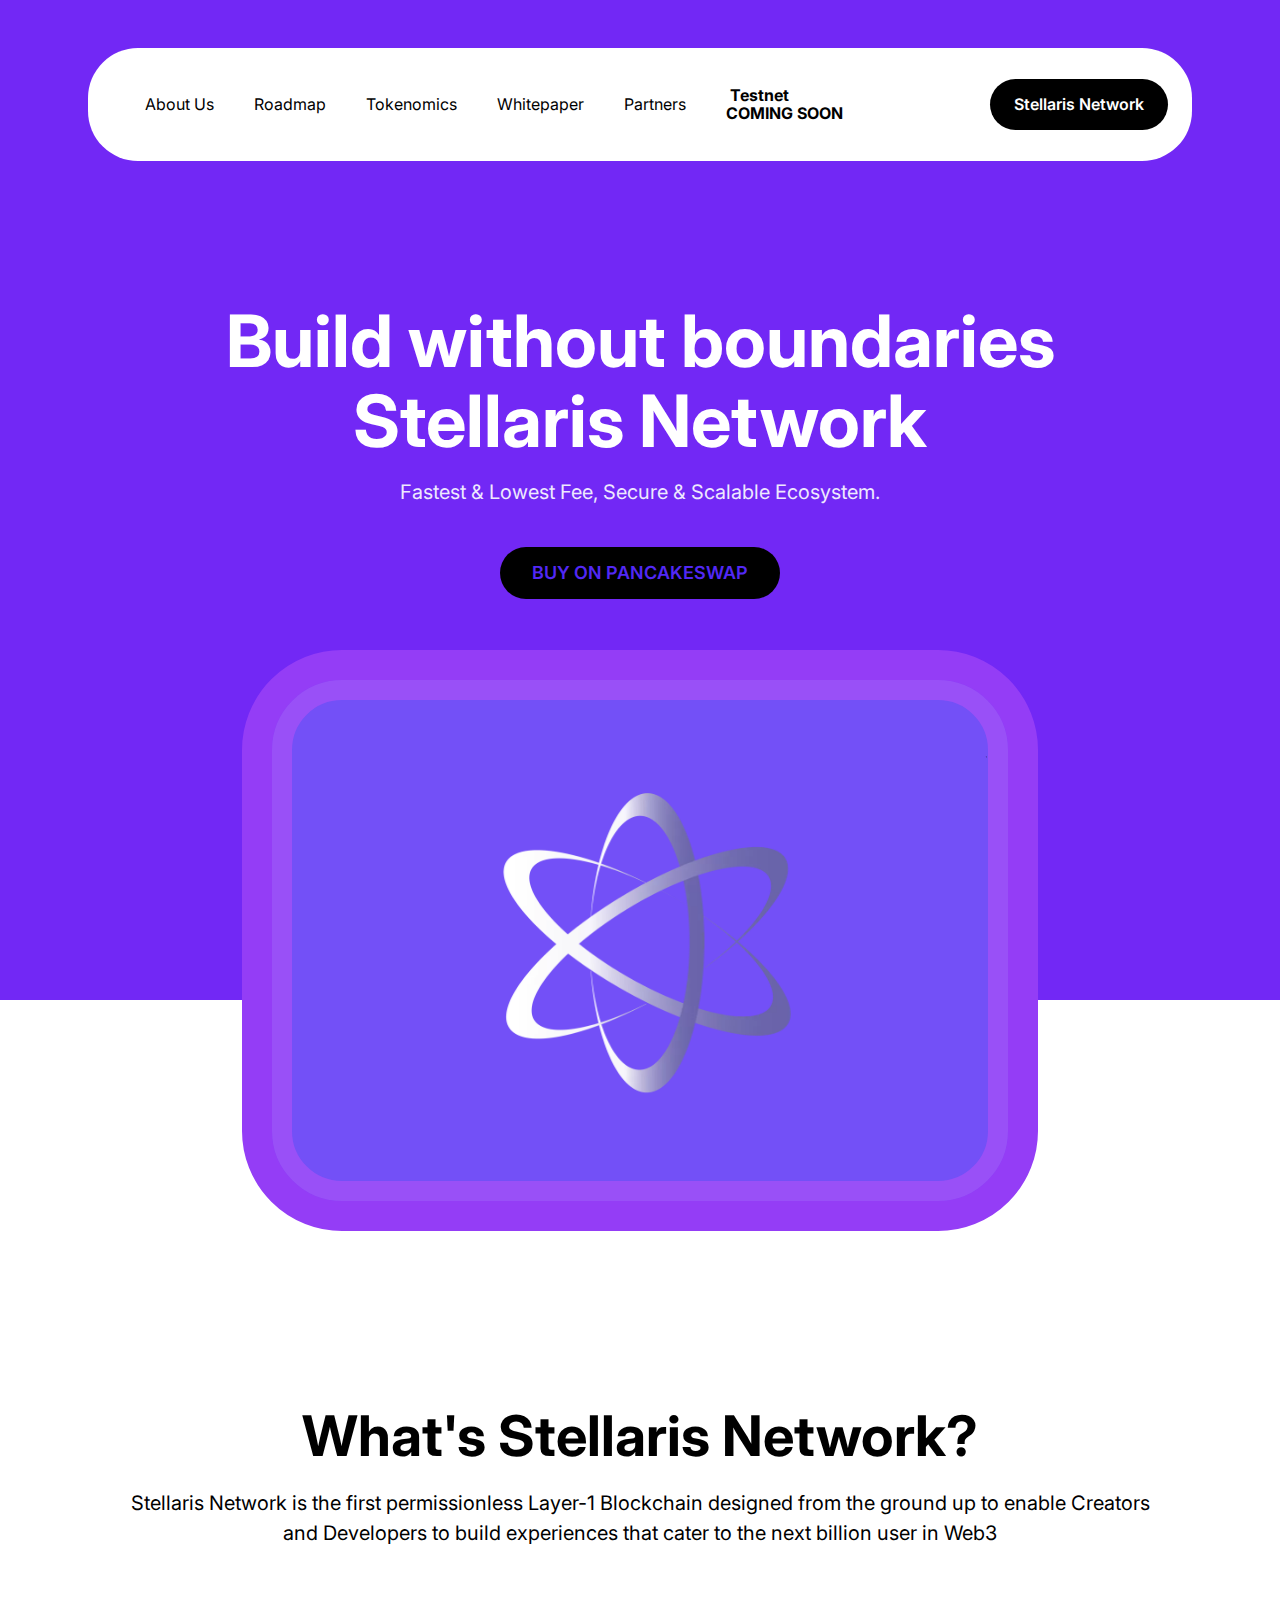
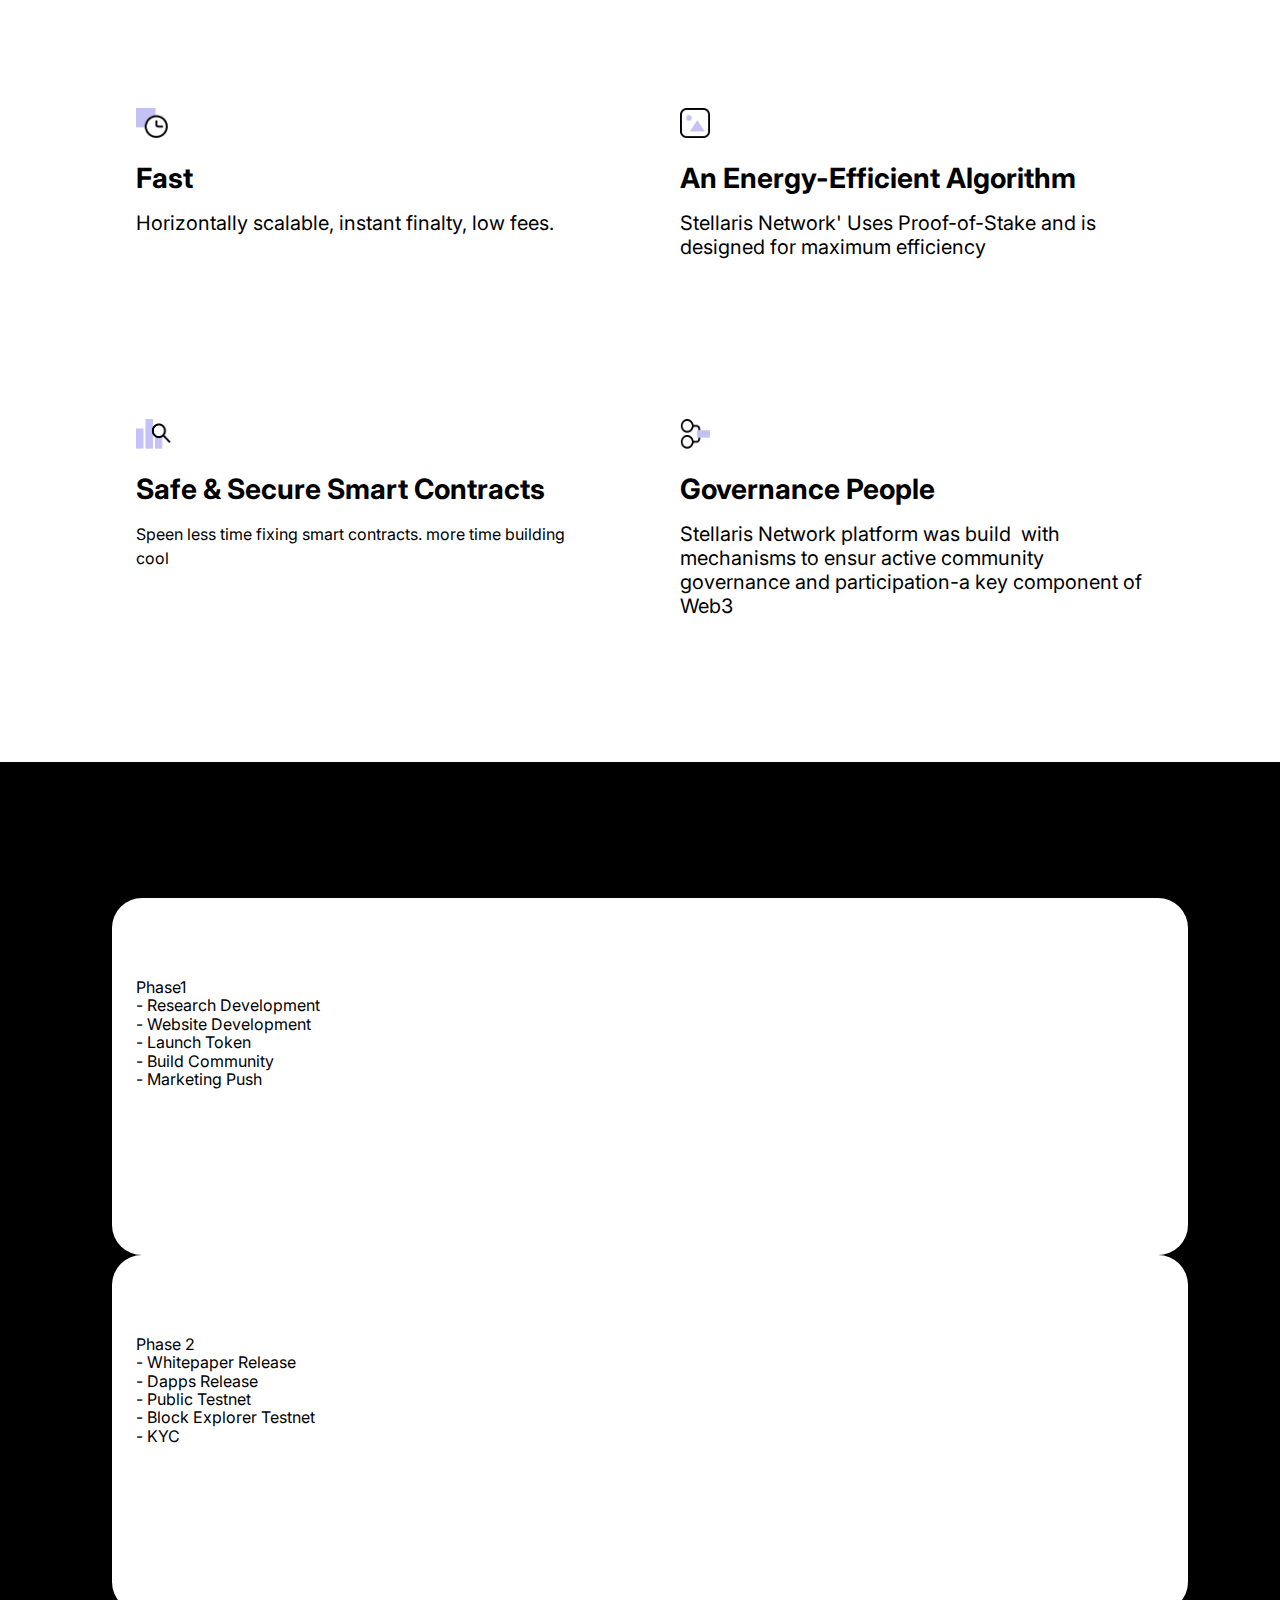
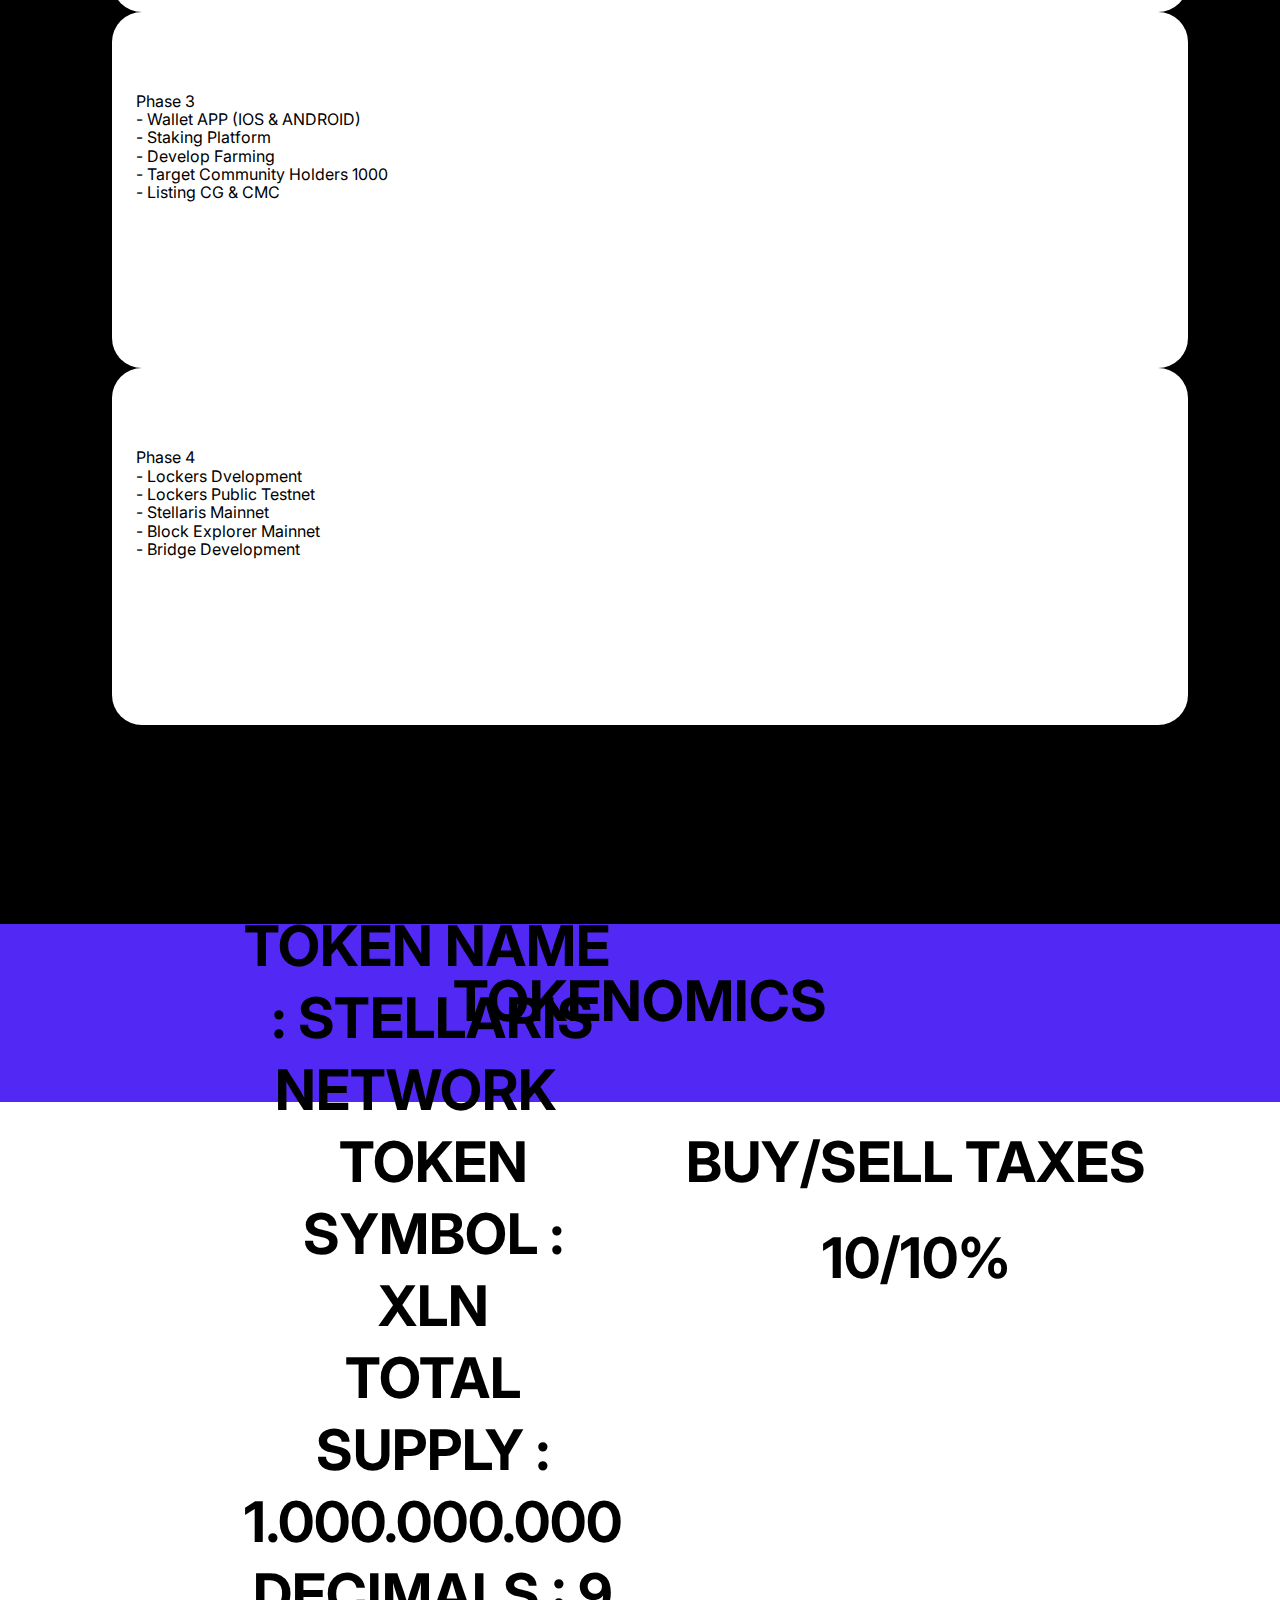
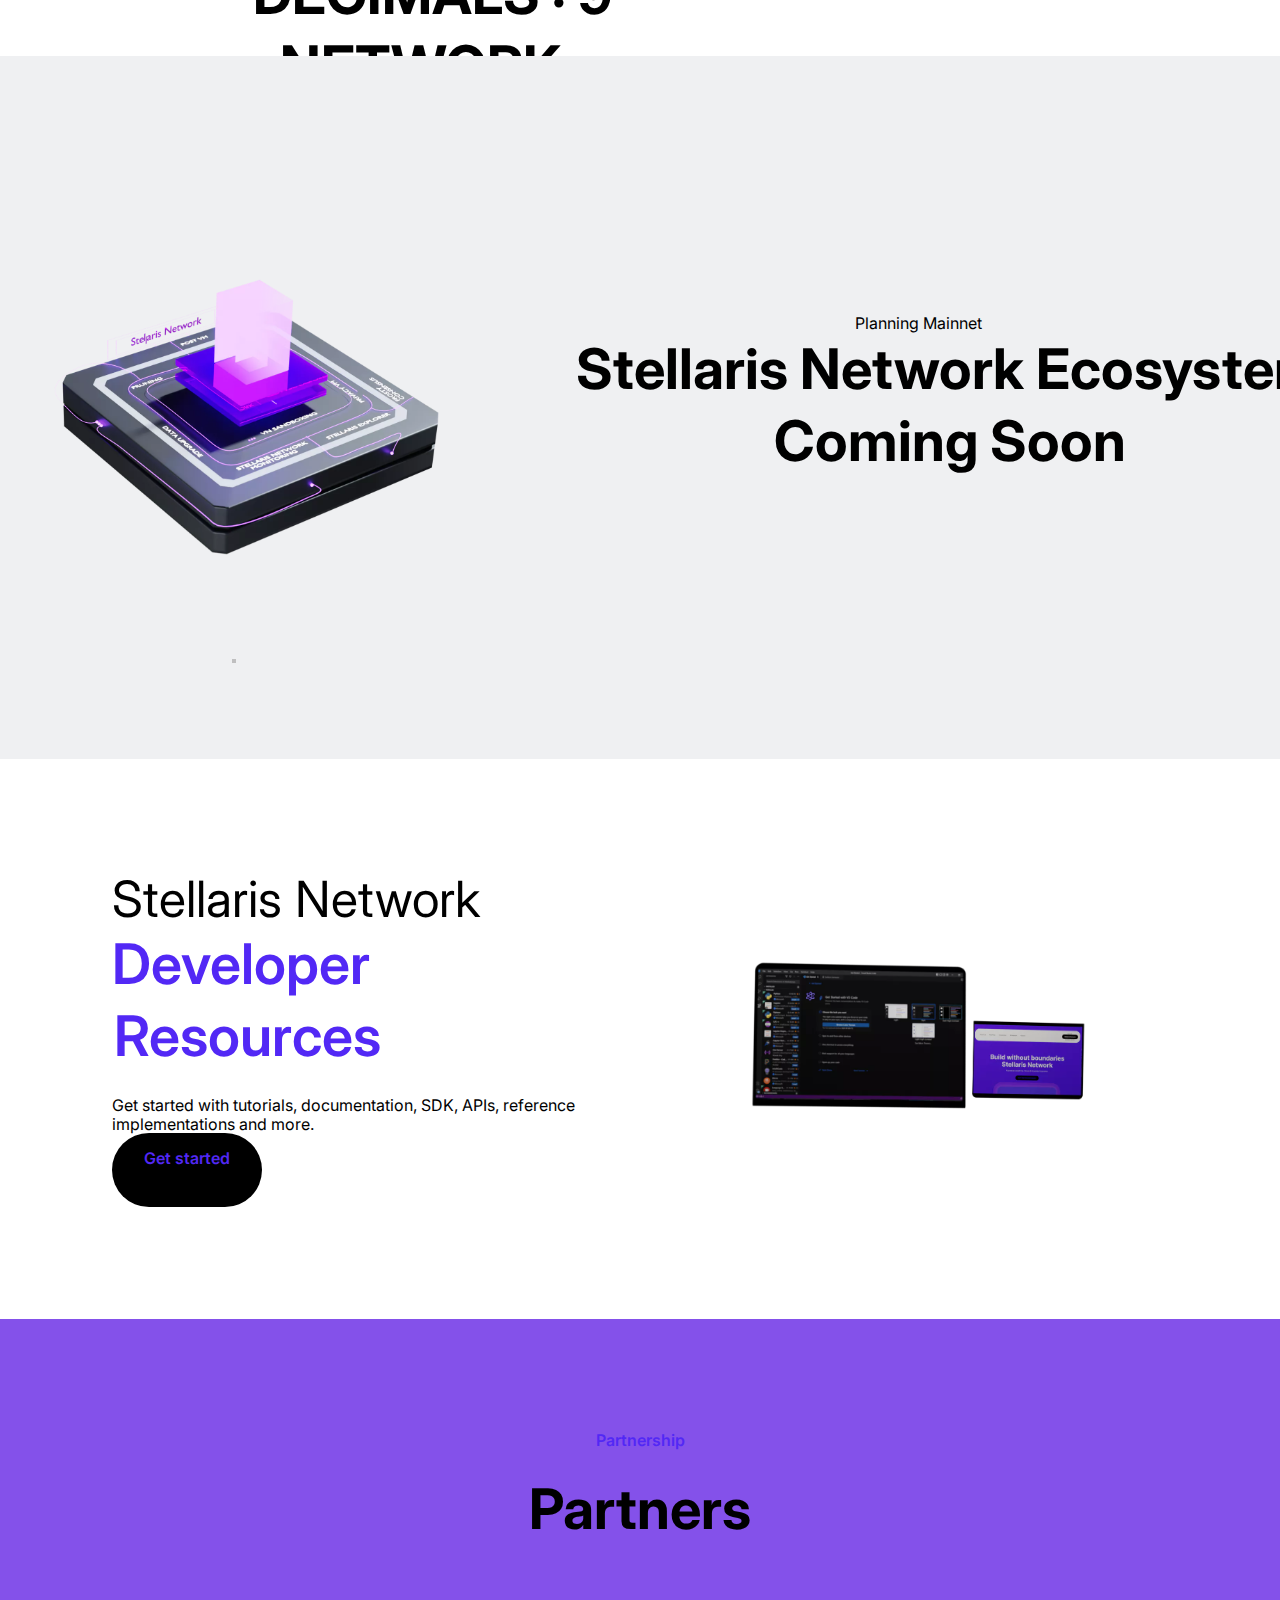
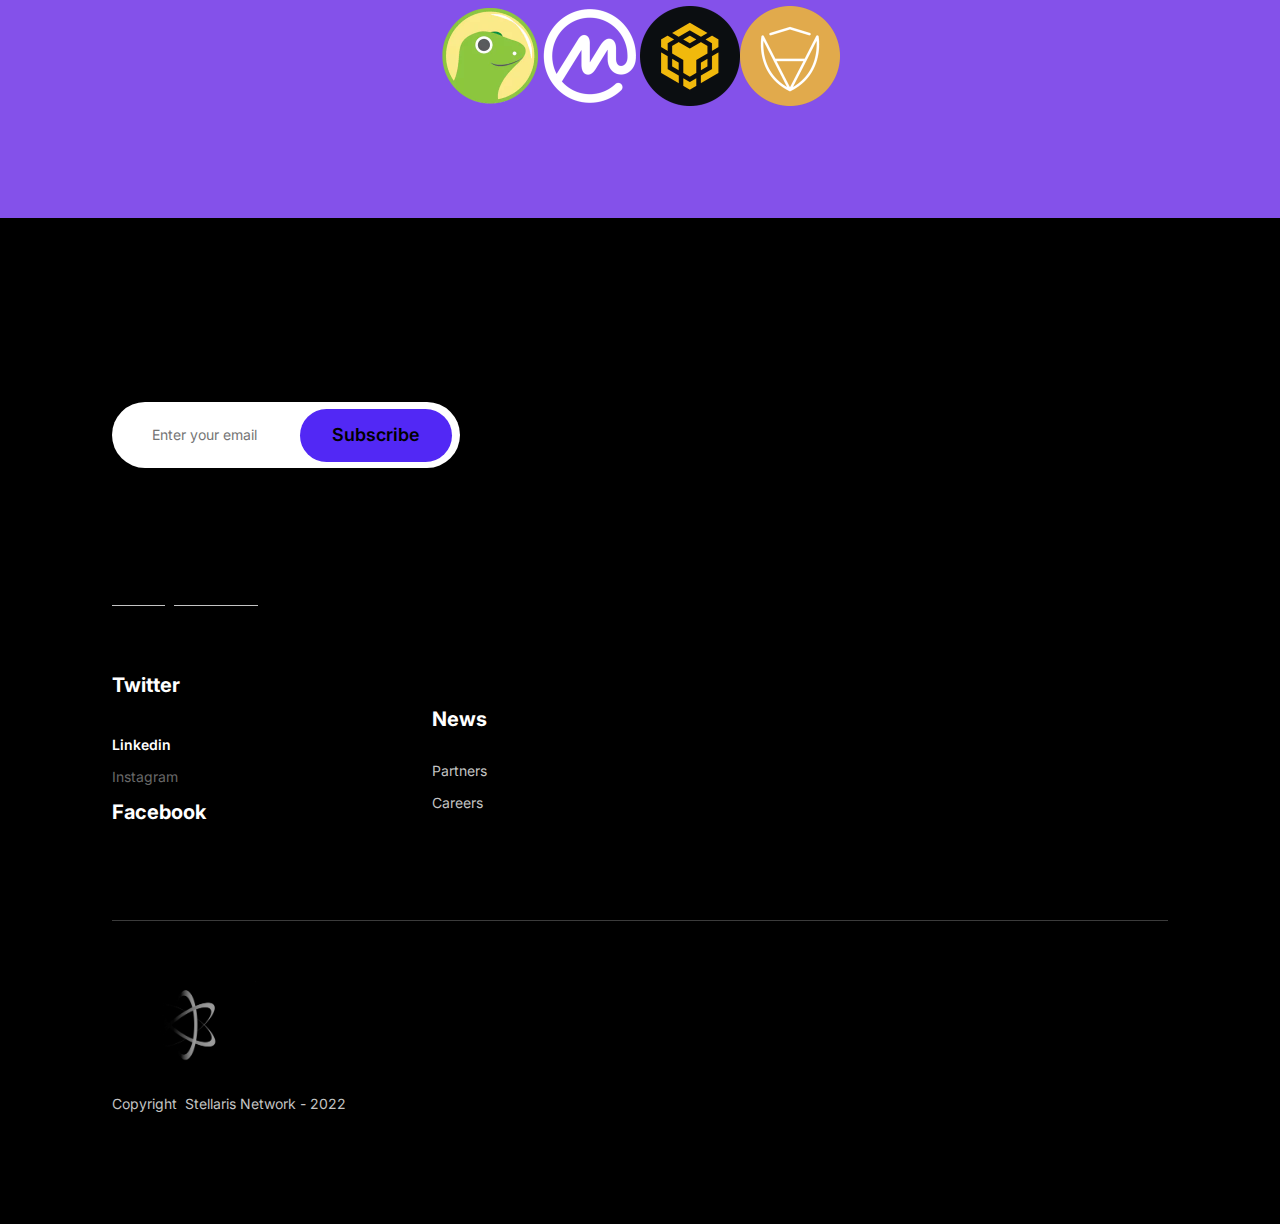
==== commit 5688c13b: "Update index.html" ====
--- a/index.html
+++ b/index.html
@@ -85,9 +85,7 @@
               </div>
               <span class="Link">Whitepaper</span>
               <span class="Link">Partners</span>
-              
-                      <span class="home-text009"> Testnet</span>
-                  <span class="home-text009">COMING SOON</span>
+              <span class="link"> <strong>Testnet </br>COMING SOON</strong></span>
             </div>
             <div class="home-right">
               <div class="home-container01">
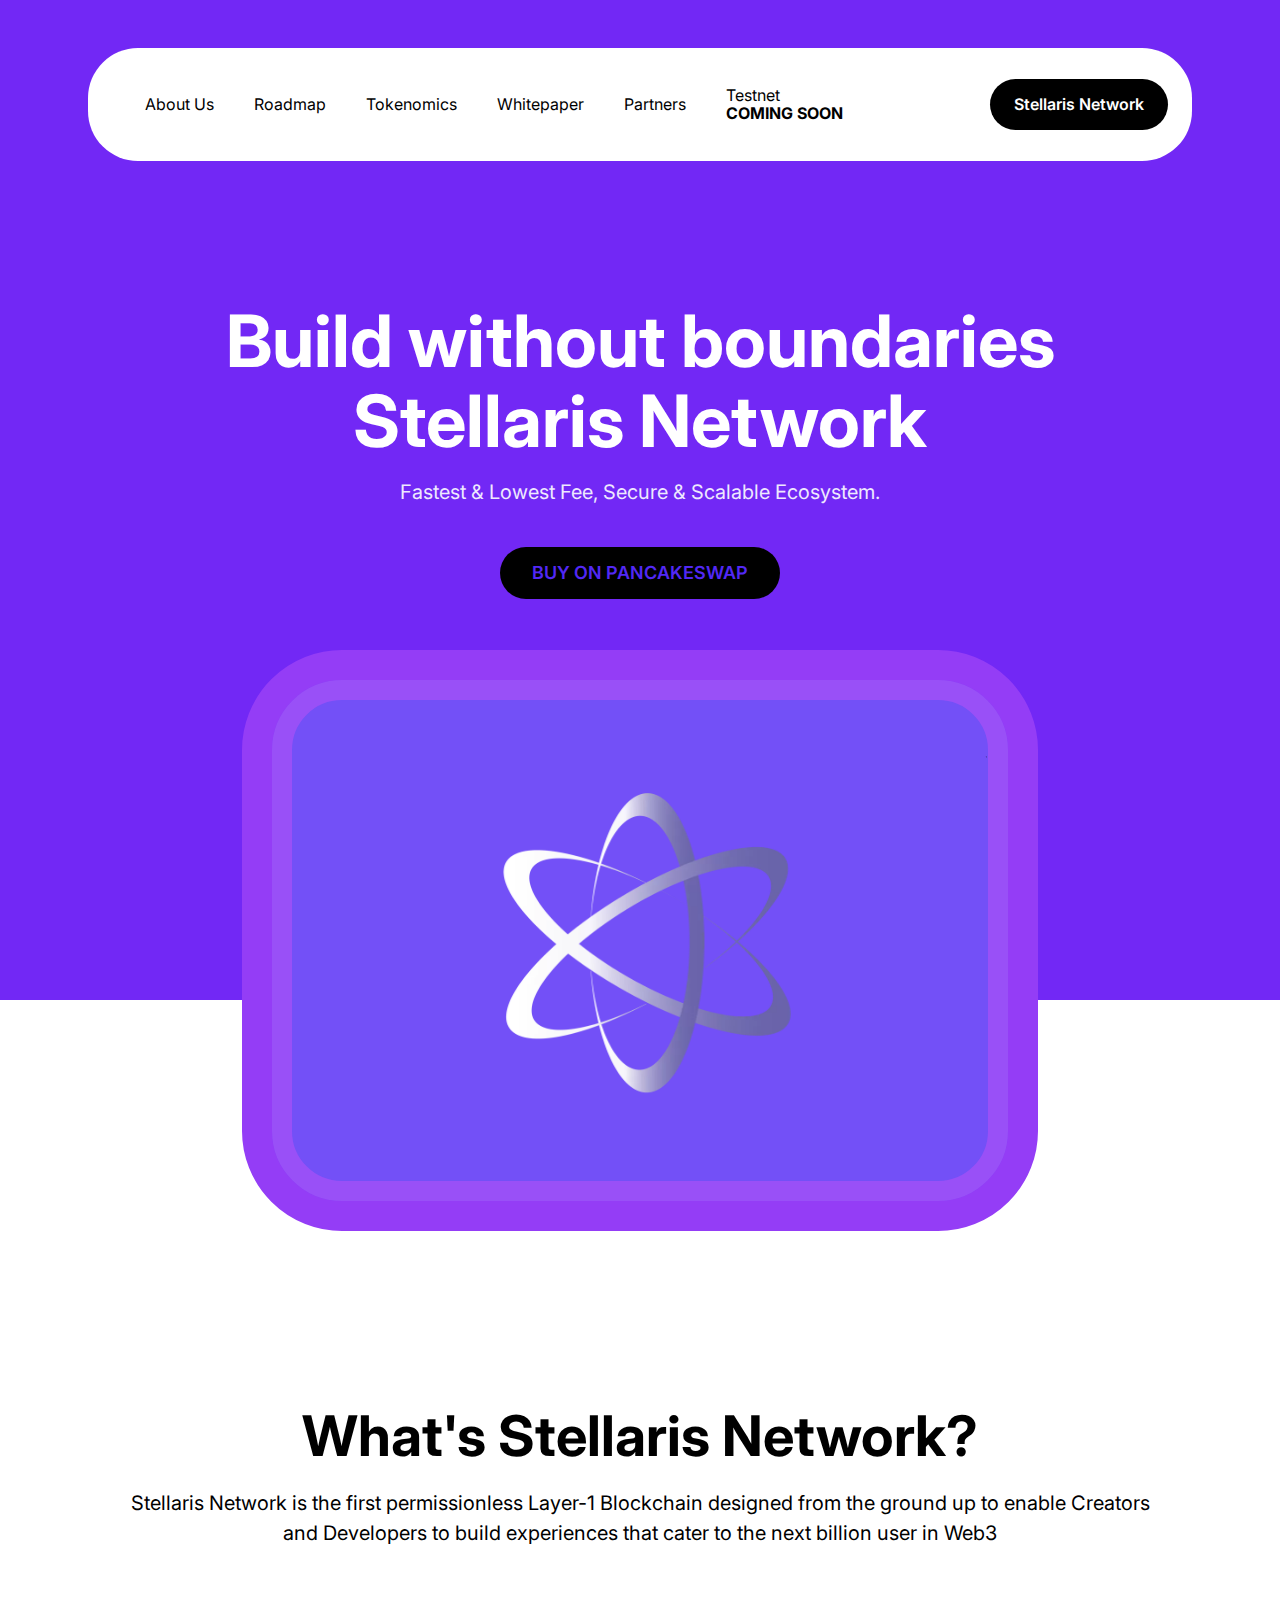
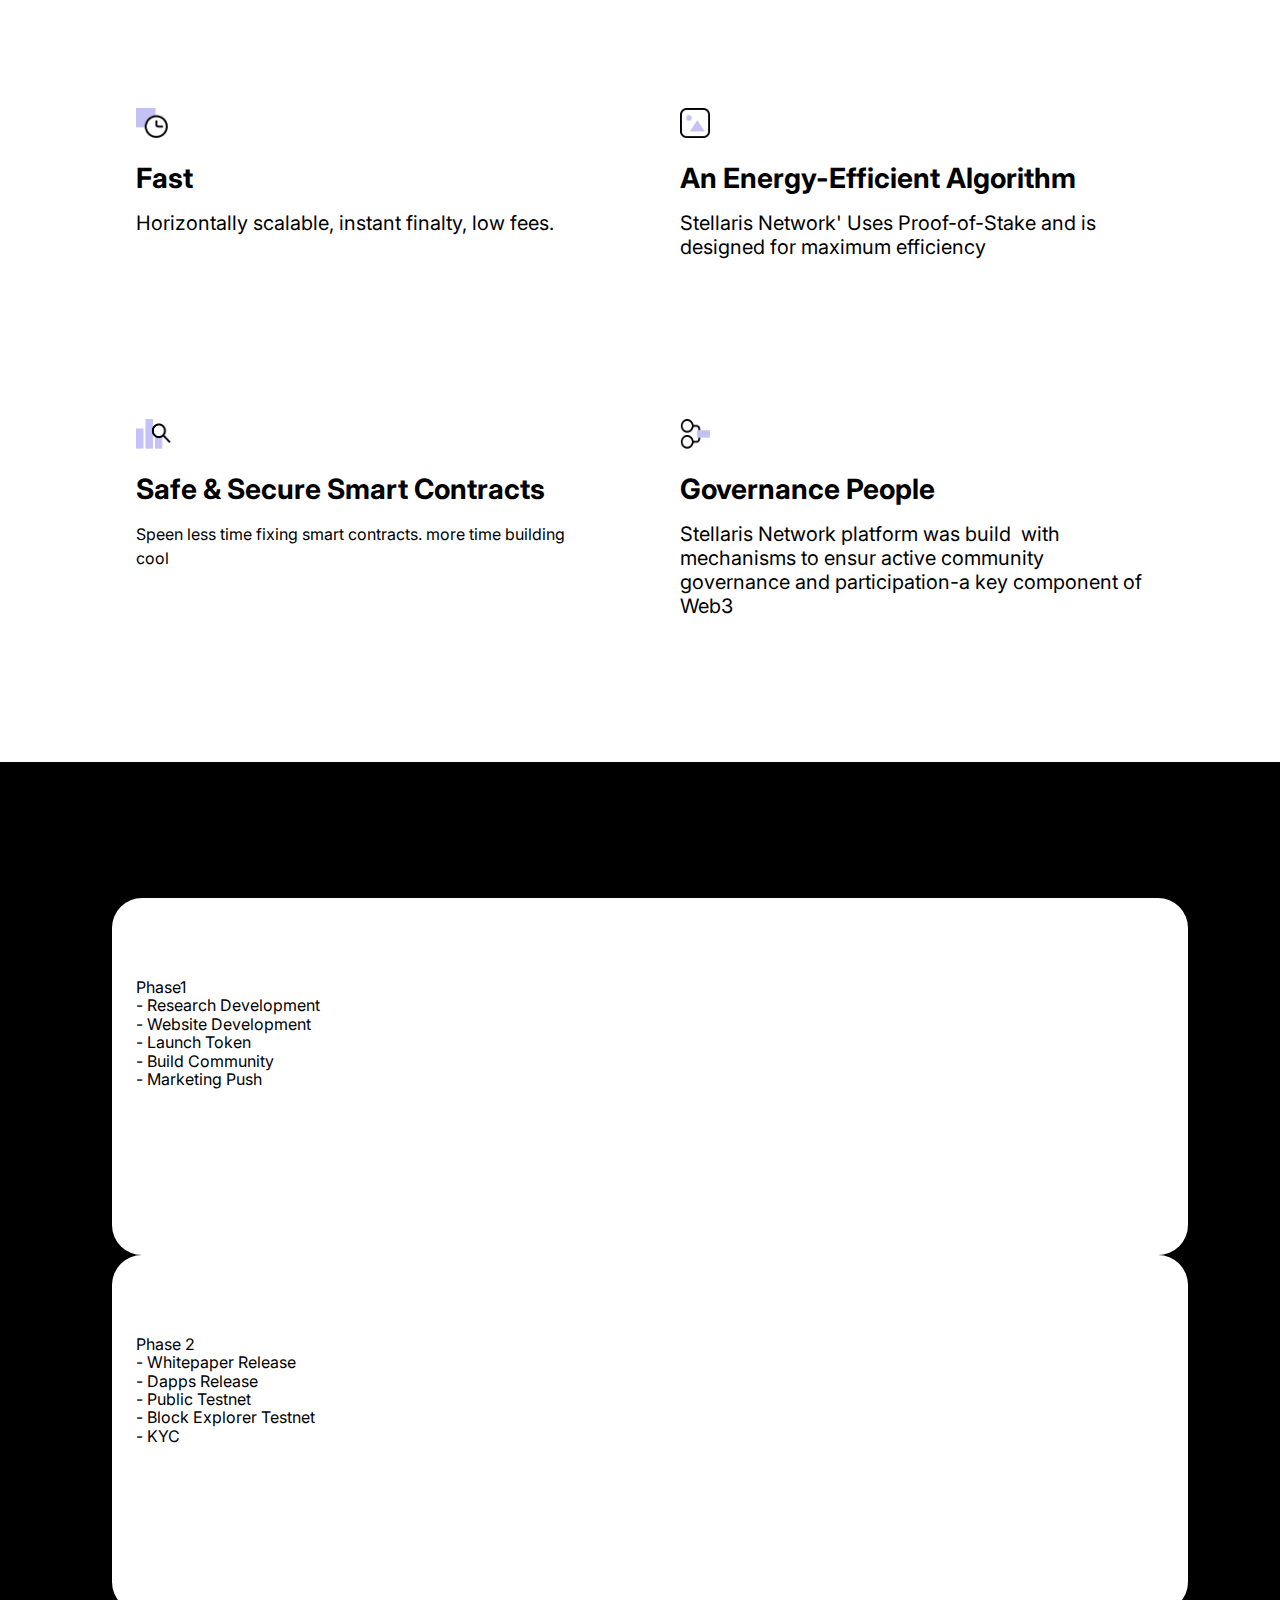
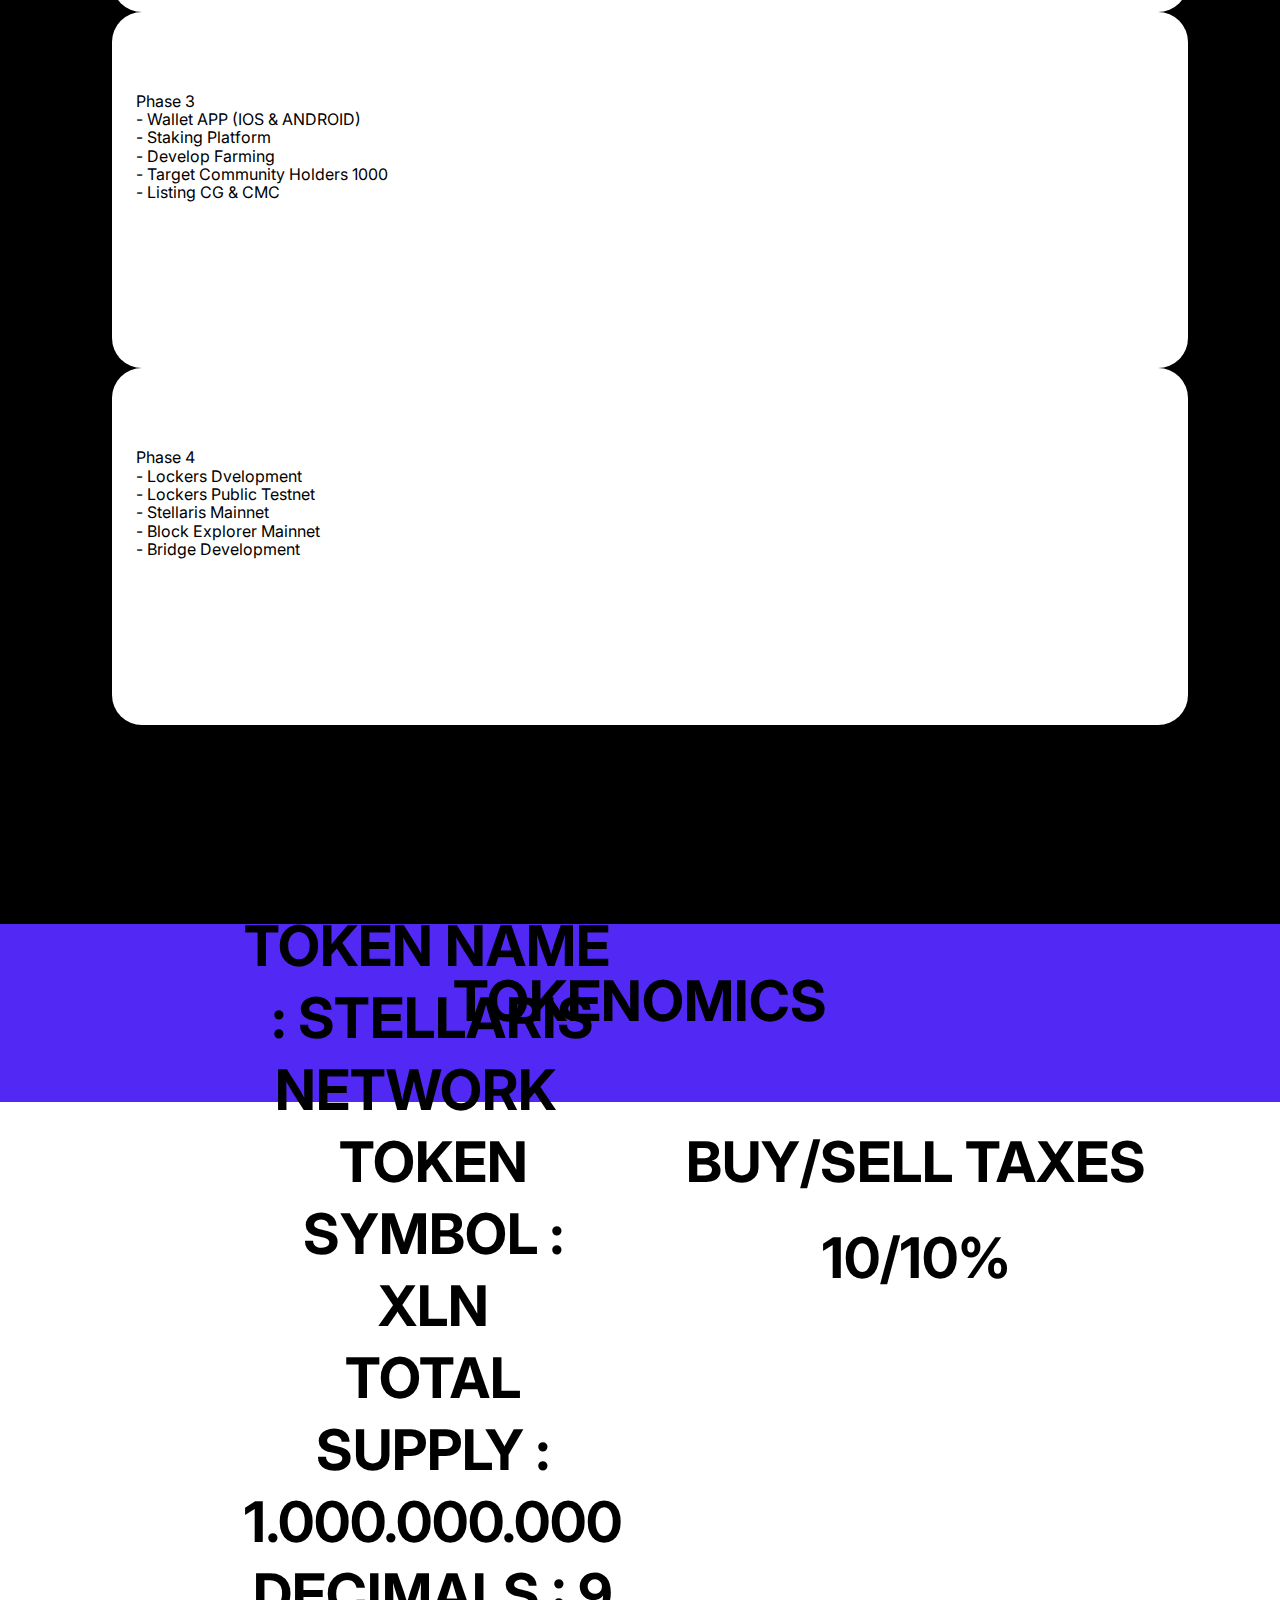
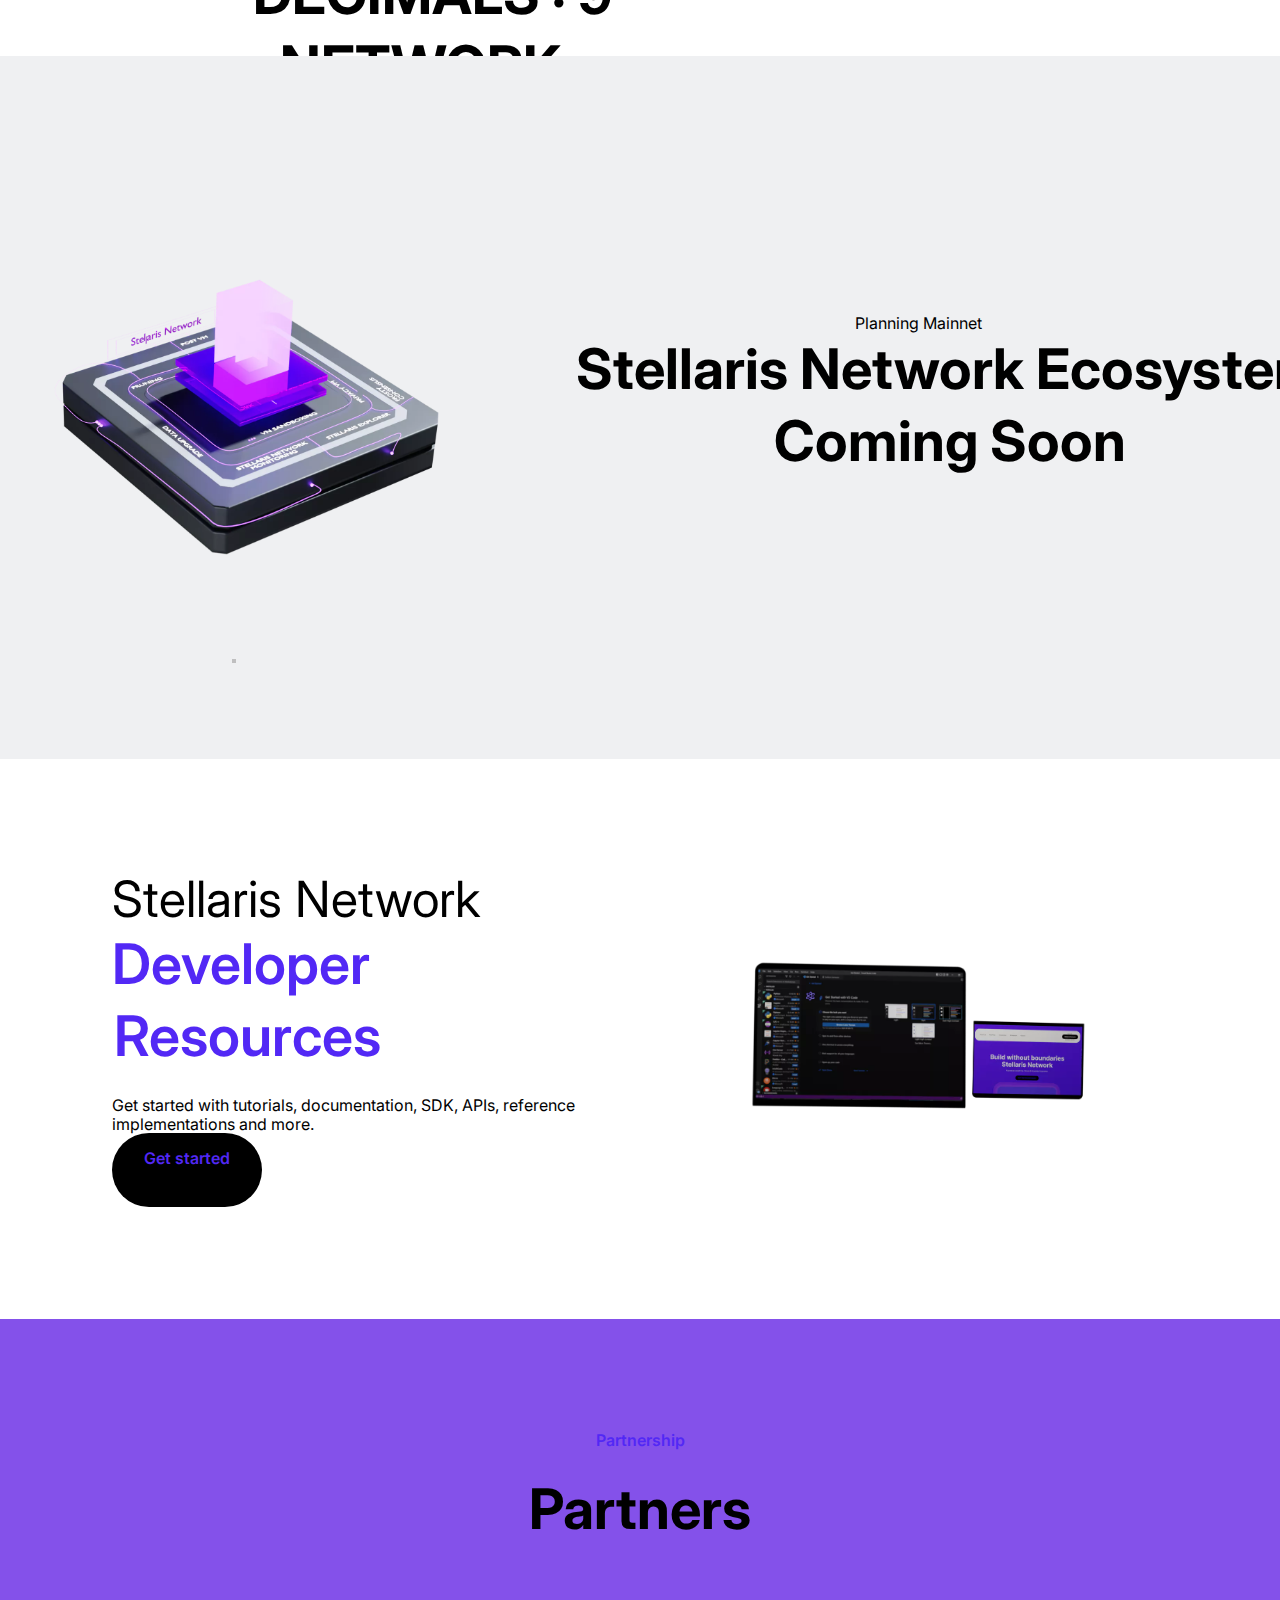
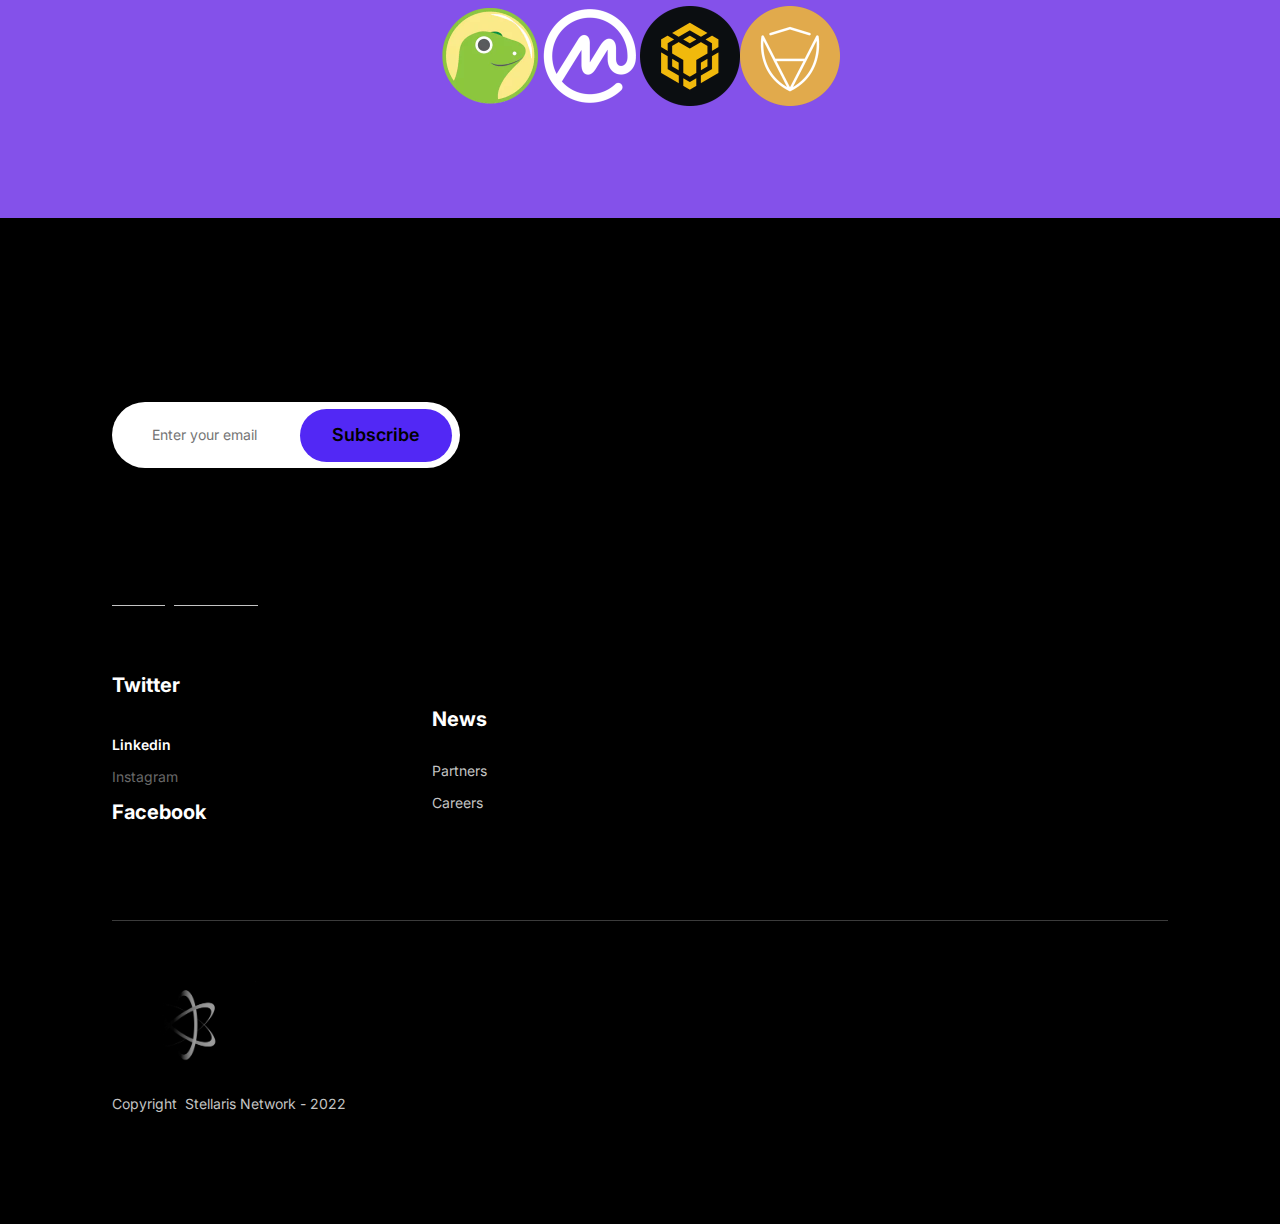
==== commit 0882cc1a: "Update index.html" ====
--- a/index.html
+++ b/index.html
@@ -64,7 +64,7 @@
             <span class="Link">How it works</span>
             <span class="Link">Prices</span>
             
-            <span class="link"> <strong>Testnet </br>COMING SOON</strong></span>
+            <span class="link">Testnet</hr></br><strong>COMING SOON</strong></span>
                   
           </div>
           <div id="close-mobile-menu" class="home-close-mobile-menu">
@@ -85,7 +85,7 @@
               </div>
               <span class="Link">Whitepaper</span>
               <span class="Link">Partners</span>
-              <span class="link"> <strong>Testnet </br>COMING SOON</strong></span>
+              <span class="link">Testnet</hr></br><strong>COMING SOON</strong></span>
             </div>
             <div class="home-right">
               <div class="home-container01">
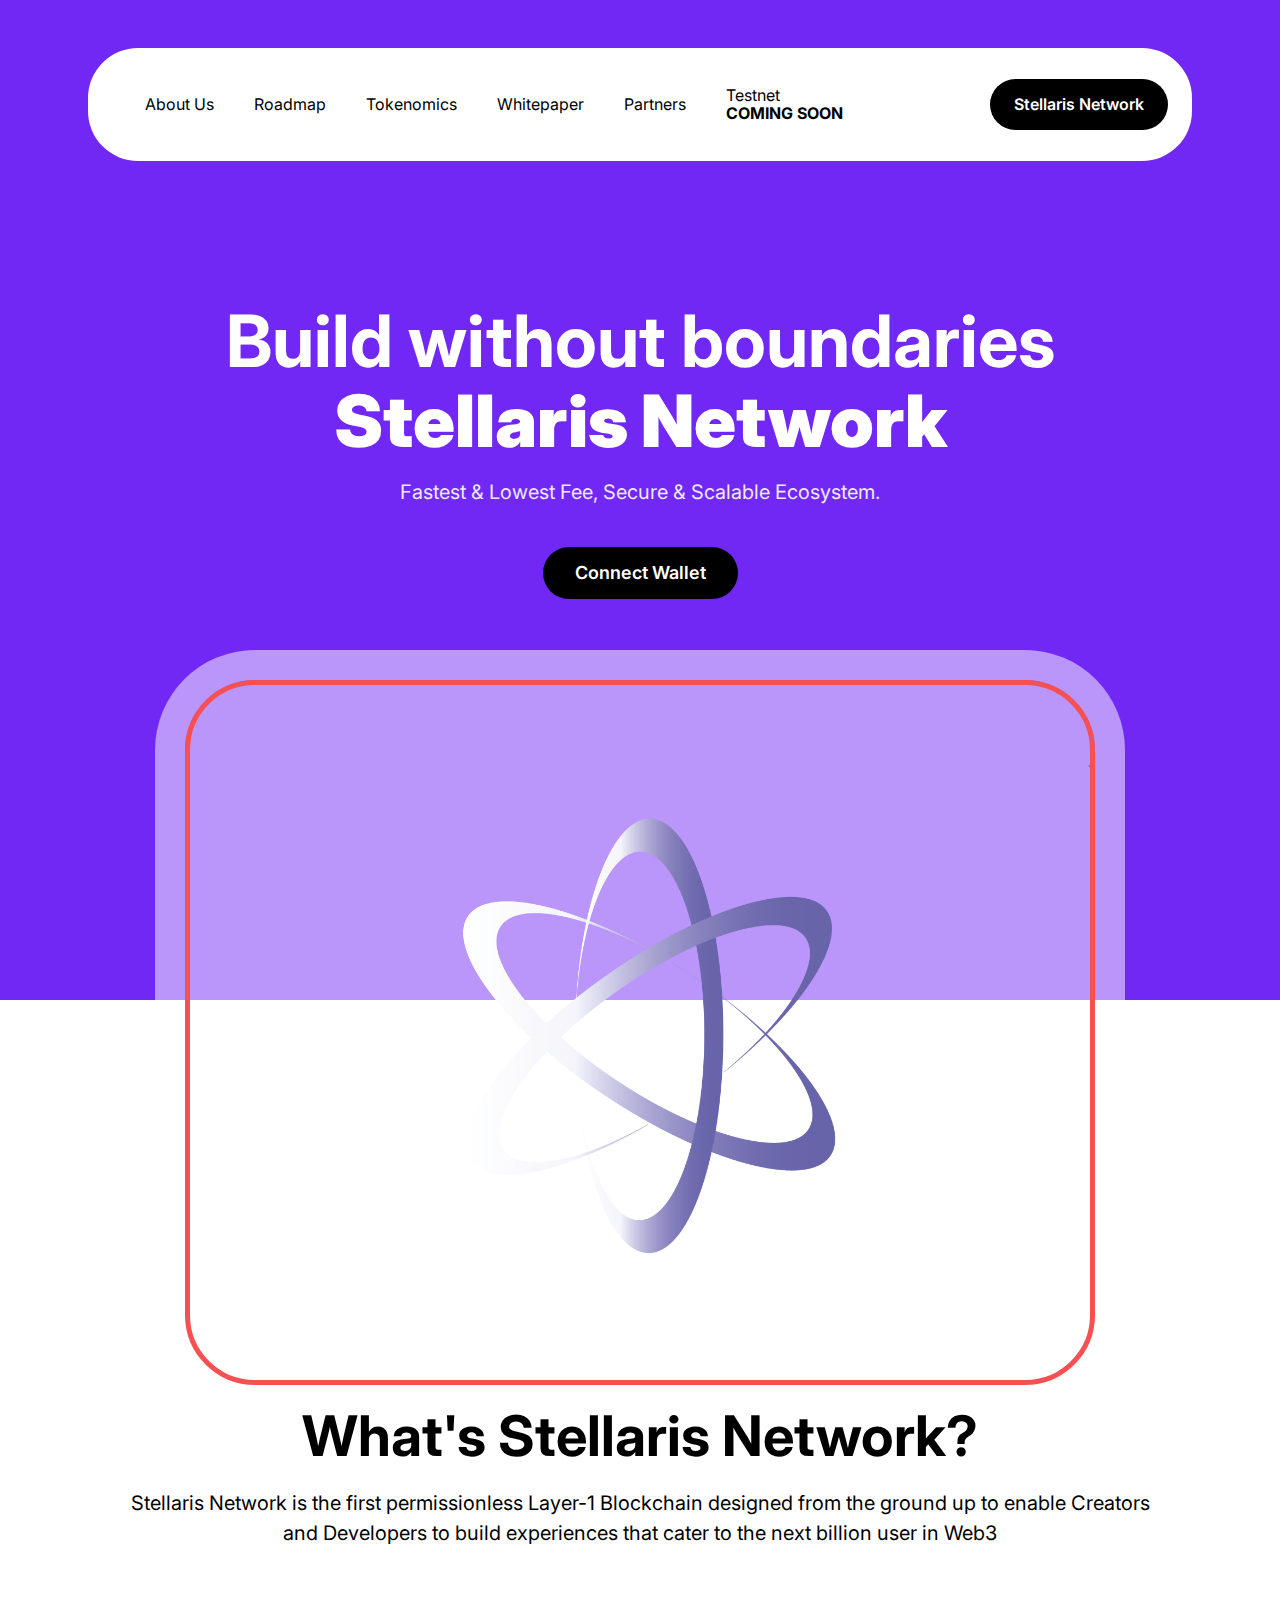
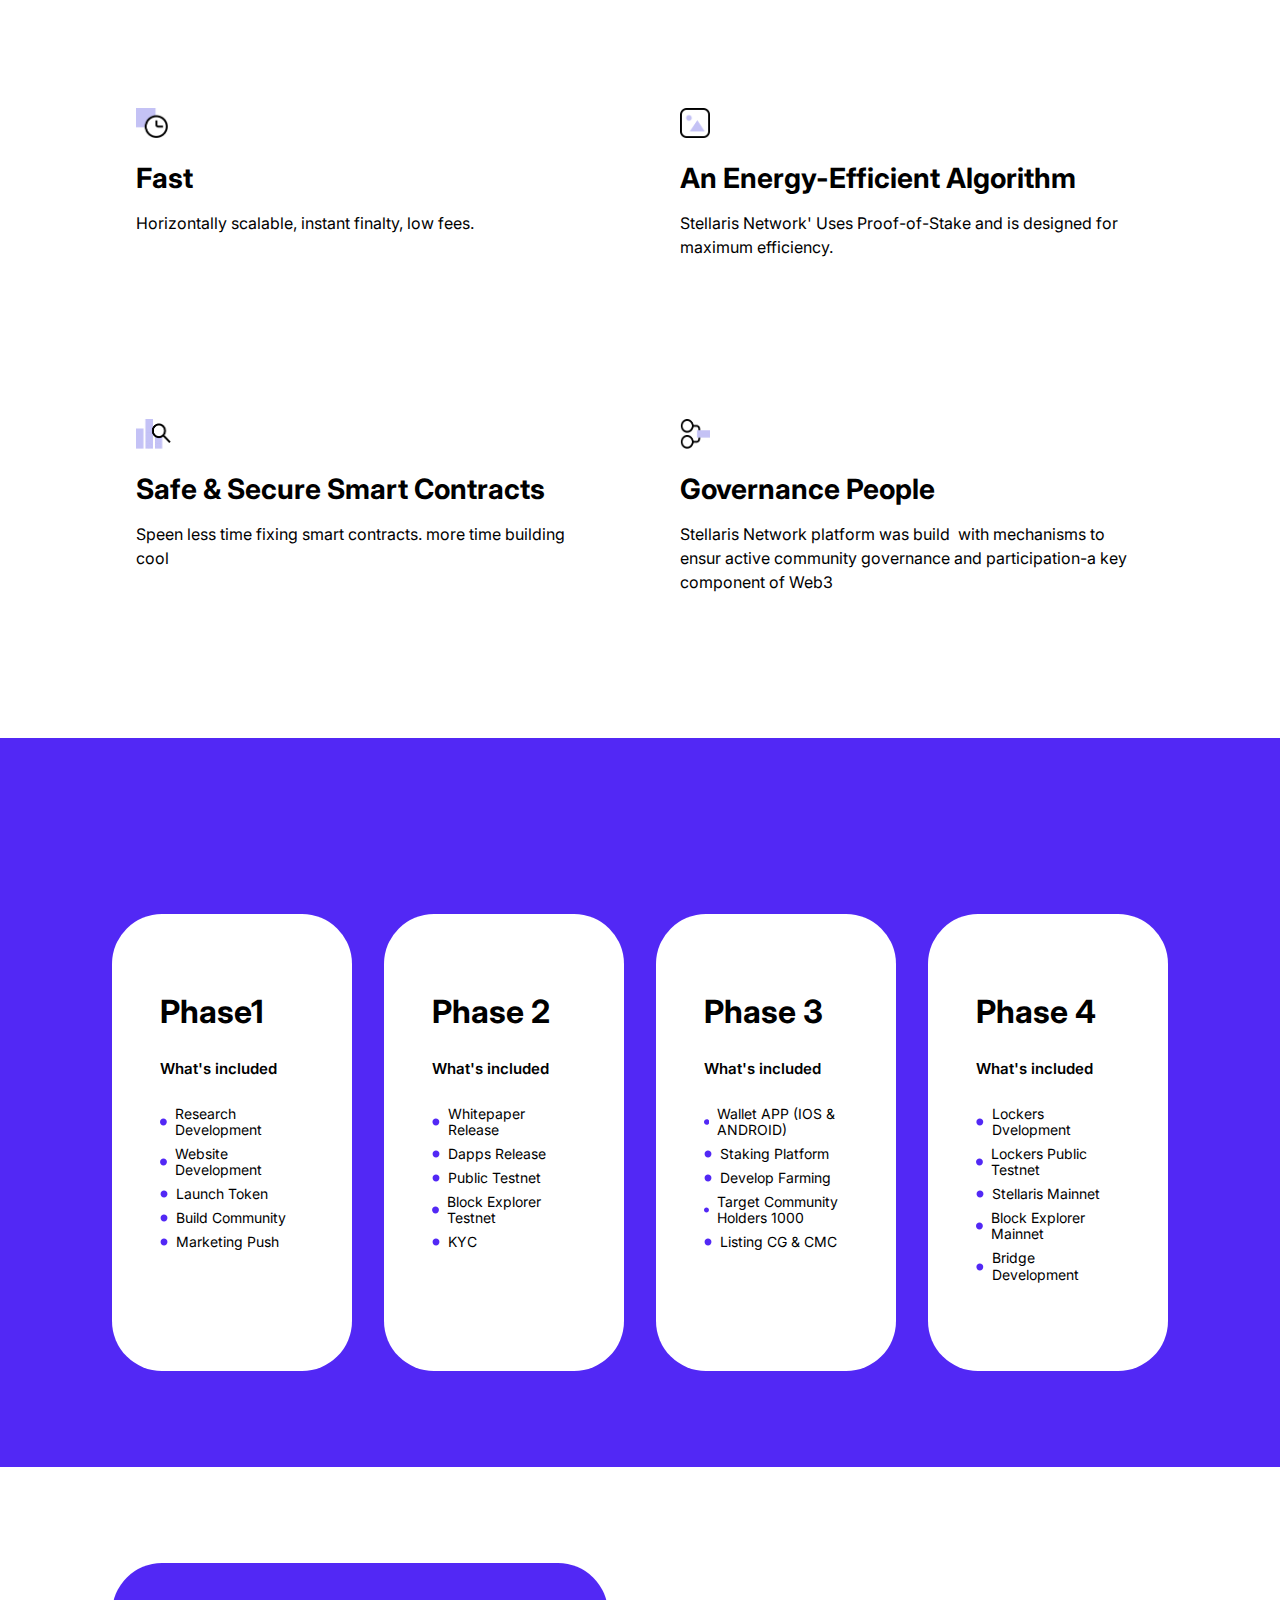
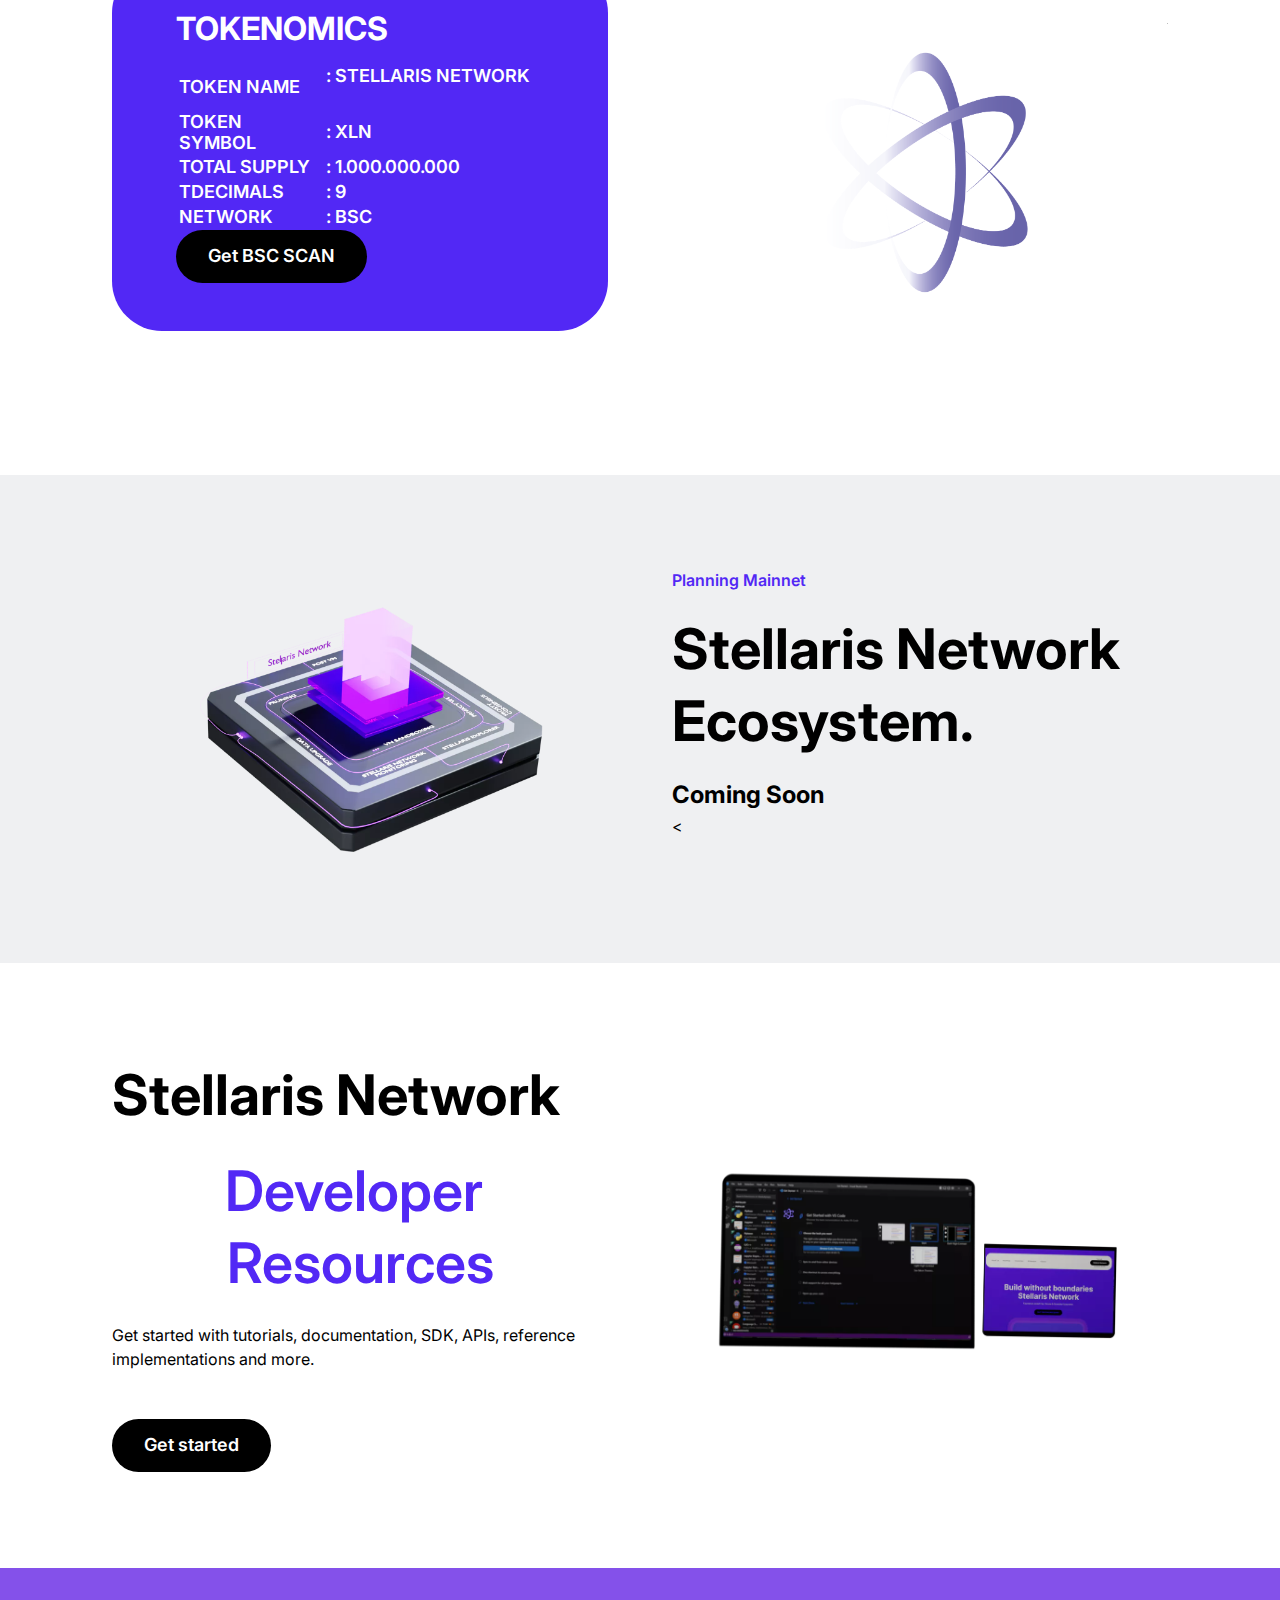
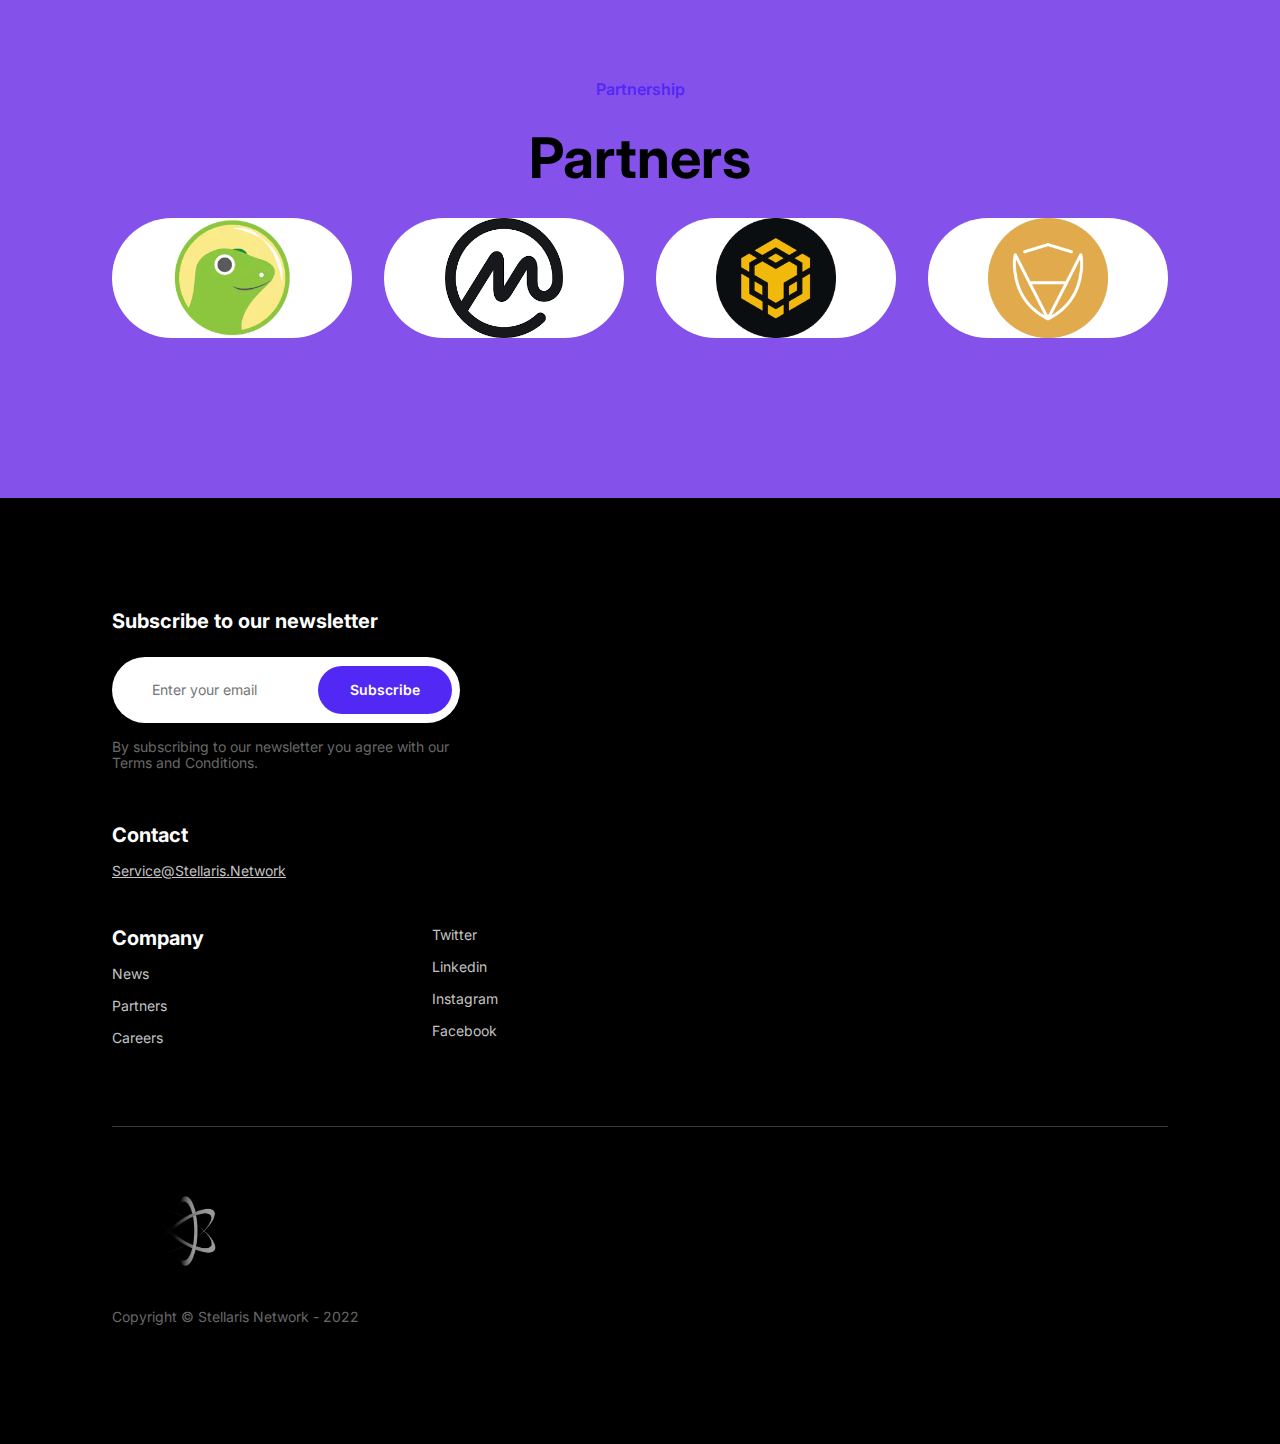
==== commit 11115dcb: "modified:   css/home.css 	modified:   index.html 	new file:   public/playground_assets/cmc.png 	new " ====
--- a/index.html
+++ b/index.html
@@ -6,7 +6,26 @@
     <link rel="shortcut icon" href="public/playground_assets/logo.png" type="image/x-icon" />
 
     <style data-tag="reset-style-sheet">
-      html {  line-height: 1.15;}body {  margin: 0;}* {  box-sizing: border-box;  border-width: 0;  border-style: solid;}p,li,ul,pre,div,h1,h2,h3,h4,h5,h6,figure,blockquote,figcaption {  margin: 0;  padding: 0;}button {  background-color: transparent;}button,input,optgroup,select,textarea {  font-family: inherit;  font-size: 100%;  line-height: 1.15;  margin: 0;}button,select {  text-transform: none;}button,[type="button"],[type="reset"],[type="submit"] {  -webkit-appearance: button;}button::-moz-focus-inner,[type="button"]::-moz-focus-inner,[type="reset"]::-moz-focus-inner,[type="submit"]::-moz-focus-inner {  border-style: none;  padding: 0;}button:-moz-focus,[type="button"]:-moz-focus,[type="reset"]:-moz-focus,[type="submit"]:-moz-focus {  outline: 1px dotted ButtonText;}a {  color: inherit;  text-decoration: inherit;}input {  padding: 2px 4px;}img {  display: block;}html { scroll-behavior: smooth  }
+      html {  line-height: 1.15;
+      }body {  margin: 0;
+      }* {  box-sizing: border-box;  
+        border-width: 0;  
+        border-style: solid;
+      }p,li,ul,pre,div,h1,h2,h3,h4,h5,h6,figure,blockquote,figcaption {  margin: 0;  padding: 0;
+      }button {  background-color: transparent;
+      }button,input,optgroup,select,textarea {  
+        font-family: inherit;  
+        font-size: 100%;  
+        line-height: 1.15;  
+        margin: 0;
+      }button,select {  text-transform: none;
+      }button,[type="button"],[type="reset"],[type="submit"] {  -webkit-appearance: button;
+      }button::-moz-focus-inner,[type="button"]::-moz-focus-inner,[type="reset"]::-moz-focus-inner,[type="submit"]::-moz-focus-inner {  border-style: none;  padding: 0;
+      }button:-moz-focus,[type="button"]:-moz-focus,[type="reset"]:-moz-focus,[type="submit"]:-moz-focus {  outline: 1px dotted ButtonText;}a {  color: inherit;  text-decoration: inherit;
+      }input {  padding: 2px 4px;
+      }img {  display: block;
+      }html { scroll-behavior: smooth  
+      }
     </style>
     <style data-tag="default-style-sheet">
       html {
@@ -41,8 +60,7 @@
 
       body::-webkit-scrollbar-thumb {
          background-color:white;
-         box-shadow:0 -100vh 0 100vh #5128f5;
-        
+         box-shadow:0 -100vh 0 100vh #5128f5;//magic
        }
     </style>
     <link rel="stylesheet" href="css/style.css" />
@@ -50,426 +68,709 @@
   <body>
     <div>
       <link href="css/home.css" rel="stylesheet" />
-  <div class="home-container">
-    <section class="home-hero">
-      <div class="home-menu">
-        <div id="mobile-menu" class="home-mobile-navigation">
-          <img
-            alt="pastedImage"
-            src="public/playground_assets/pastedimage-no9b-1500h.png"
-            class="home-logo"
-          />
-          <div class="home-links">
-            <span class="Link">Solutions</span>
-            <span class="Link">How it works</span>
-            <span class="Link">Prices</span>
-            
-            <span class="link">Testnet</hr></br><strong>COMING SOON</strong></span>
-                  
-          </div>
-          <div id="close-mobile-menu" class="home-close-mobile-menu">
-            <svg viewBox="0 0 804.5714285714286 1024" class="home-icon">
-              <path
-                d="M741.714 755.429c0 14.286-5.714 28.571-16 38.857l-77.714 77.714c-10.286 10.286-24.571 16-38.857 16s-28.571-5.714-38.857-16l-168-168-168 168c-10.286 10.286-24.571 16-38.857 16s-28.571-5.714-38.857-16l-77.714-77.714c-10.286-10.286-16-24.571-16-38.857s5.714-28.571 16-38.857l168-168-168-168c-10.286-10.286-16-24.571-16-38.857s5.714-28.571 16-38.857l77.714-77.714c10.286-10.286 24.571-16 38.857-16s28.571 5.714 38.857 16l168 168 168-168c10.286-10.286 24.571-16 38.857-16s28.571 5.714 38.857 16l77.714 77.714c10.286 10.286 16 24.571 16 38.857s-5.714 28.571-16 38.857l-168 168 168 168c10.286 10.286 16 24.571 16 38.857z"
-              ></path>
-            </svg>
-          </div>
-        </div>
-        <div class="home-desktop-navigation">
-          <nav class="home-centered">
-            <div class="home-left">
-              <div class="home-links1">
+
+      <div class="home-container">
+        <section class="home-hero">
+          <div class="home-menu">
+            <div id="mobile-menu" class="home-mobile-navigation">
+              <img
+                alt="Logo"
+                src="public/playground_assets/logo.png"
+                class="home-logo"
+              />
+              <div class="home-links">
                 <span class="Link">About Us</span>
                 <span class="Link">Roadmap</span>
                 <span class="Link">Tokenomics</span>
-              </div>
-              <span class="Link">Whitepaper</span>
+                <span class="Link">Whitepaper</span>
               <span class="Link">Partners</span>
               <span class="link">Testnet</hr></br><strong>COMING SOON</strong></span>
-            </div>
-            <div class="home-right">
-              <div class="home-container01">
-                <div class="home-container02">
-                  
-                  <div class="home-container03">
-                    <div class="home-get-started">
-                      <span class="home-text009">Stellaris Network</span>
-                      
-                    </div>
-                  </div>
-                </div>
-                
-              </div>
-              <div id="open-mobile-menu" class="home-burger-menu">
+              </div>
+              <div id="close-mobile-menu" class="home-close-mobile-menu">
+                <svg viewBox="0 0 804.5714285714286 1024" class="home-icon">
+                  <path
+                    d="M741.714 755.429c0 14.286-5.714 28.571-16 38.857l-77.714 77.714c-10.286 10.286-24.571 16-38.857 16s-28.571-5.714-38.857-16l-168-168-168 168c-10.286 10.286-24.571 16-38.857 16s-28.571-5.714-38.857-16l-77.714-77.714c-10.286-10.286-16-24.571-16-38.857s5.714-28.571 16-38.857l168-168-168-168c-10.286-10.286-16-24.571-16-38.857s5.714-28.571 16-38.857l77.714-77.714c10.286-10.286 24.571-16 38.857-16s28.571 5.714 38.857 16l168 168 168-168c10.286-10.286 24.571-16 38.857-16s28.571 5.714 38.857 16l77.714 77.714c10.286 10.286 16 24.571 16 38.857s-5.714 28.571-16 38.857l-168 168 168 168c10.286 10.286 16 24.571 16 38.857z"
+                  ></path>
+                </svg>
+              </div>
+            </div>
+            <div class="home-desktop-navigation">
+              <nav class="home-centered">
+                <div class="home-left">
+                  <div class="home-links1">
+                    <span class="Link">About Us</span>
+                <span class="Link">Roadmap</span>
+                <span class="Link">Tokenomics</span>
+                <span class="Link">Whitepaper</span>
+              <span class="Link">Partners</span>
+              
+                  </div>
+                  <span class="link">Testnet</hr></br><strong>COMING SOON</strong></span>
+                </div>
+                <div class="home-right">
+                  <div class="home-get-started">
+                    <span class="home-text007">Stellaris Network</span>
+                  </div>
+                  <div id="open-mobile-menu" class="home-burger-menu">
+                    <img
+                      alt="pastedImage"
+                      src="public/playground_assets/pastedimage-yxbd.svg"
+                      class="home-mobile-menu-button"
+                    />
+                  </div>
+                </div>
+              </nav>
+            </div>
+            <div>
+              <script>
+                /*
+                Mobile menu - Code Embed
+                */
+
+                // Mobile menu
+                const mobileMenu = document.querySelector("#mobile-menu")
+
+                // Buttons
+                const closeButton = document.querySelector("#close-mobile-menu")
+                const openButton = document.querySelector("#open-mobile-menu")
+
+                // On openButton click, set the mobileMenu position left to -100vw
+                openButton.addEventListener("click", function() {
+                    mobileMenu.style.transform = "translateX(0%)"
+                })
+
+                // On closeButton click, set the mobileMenu position to 0vw
+                closeButton.addEventListener("click", function() {
+                    mobileMenu.style.transform = "translateX(100%)"
+                })
+              </script>
+            </div>
+          </div>
+          <header class="home-header">
+            <h1 class="home-text008">
+              Build without boundaries
+              <br />
+          <span><strong>Stellaris Network</strong></span>
+            </h1>
+
+            <p class="home-text009">
+              Fastest &amp; Lowest Fee, Secure &amp; Scalable Ecosystem.
+            </p>
+            <div class="home-get-started1">
+              <span class="home-text010">Connect Wallet</span>
+            </div>
+          </header>
+          <div class="home-dashboard-preview">
+            <div class="home-outline">
+              <img
+                alt="LOGO"
+                src="public/playground_assets/logo.png"
+                loading="lazy"
+                class="home-image"
+              />
+            </div>
+          </div>
+        </section>
+        <section class="home-features">
+          <div class="home-title">
+            <span class="home-text011">What's Stellaris Network?</span>
+            <span class="home-text012">
+              Stellaris Network is the first permissionless Layer-1 Blockchain
+          designed from the ground up to enable Creators and Developers to build
+          experiences that cater to the next billion user in Web3
+            </span>
+          </div>
+          <div class="home-cards">
+            <div class="home-container1">
+              <div class="card">
                 <img
                   alt="pastedImage"
-                  src="public/playground_assets/pastedimage-yxbd.svg"
-                  class="home-mobile-menu-button"
+                  src="public/playground_assets/pastedimage-fii6m-200h.png"
+                  class="home-icon02"
                 />
-              </div>
-            </div>
-          </nav>
-        </div>
-        <div>
-          <script>
-            /*
-            Mobile menu - Code Embed
-            */
-
-            // Mobile menu
-            const mobileMenu = document.querySelector("#mobile-menu")
-
-            // Buttons
-            const closeButton = document.querySelector("#close-mobile-menu")
-            const openButton = document.querySelector("#open-mobile-menu")
-
-            // On openButton click, set the mobileMenu position left to -100vw
-            openButton.addEventListener("click", function() {
-                mobileMenu.style.transform = "translateX(0%)"
-            })
-
-            // On closeButton click, set the mobileMenu position to 0vw
-            closeButton.addEventListener("click", function() {
-                mobileMenu.style.transform = "translateX(100%)"
-            })
-          </script>
-        </div>
-      </div>
-      <header class="home-header">
-        <h1 class="home-text011">
-          <span class="home-text012">Build without boundaries</span>
-          <br />
-          <span>Stellaris Network</span>
-          <br />
-        </h1>
-        <p class="home-text016">
-          Fastest &amp; Lowest Fee, Secure &amp; Scalable Ecosystem.
-        </p>
-        <div class="home-get-started1">
-          <span class="home-text017">BUY ON PANCAKESWAP</span>
-        </div>
-      </header>
-      <div class="home-dashboard-preview">
-        <div class="home-outline">
-          <img
-            alt="pastedImage"
-            src="public/playground_assets/p-01-1400w.png"
-            loading="lazy"
-            class="home-image"
-          />
-        </div>
-      </div>
-    </section>
-    <section class="home-features">
-      <div class="home-title">
-        <span class="home-text018">What&apos;s Stellaris Network?</span>
-        <span class="home-text019">
-          Stellaris Network is the first permissionless Layer-1 Blockchain
-          designed from the ground up to enable Creators and Developers to build
-          experiences that cater to the next billion user in Web3
-        </span>
-      </div>
-      <div class="home-cards">
-        <div class="home-container04">
-          <div class="card">
+                <span class="home-text013">Fast </span>
+                <span class="home-text014">
+                  Horizontally scalable, instant finalty, low fees.
+                </span>
+              </div>
+              <div class="home-publish card">
+                <img
+                  alt="pastedImage"
+                  src="public/playground_assets/pastedimage-mimg-200h.png"
+                  class="home-icon03"
+                />
+                <span class="home-text015">An Energy-Efficient Algorithm</span>
+                <span class="home-text016">
+                  Stellaris Network&apos; Uses Proof-of-Stake and is designed for
+              maximum efficiency.
+                </span>
+              </div>
+            </div>
+            <div class="home-container2">
+              <div class="card home-analyze">
+                <img
+                  alt="pastedImage"
+                  src="public/playground_assets/pastedimage-l6p-200h.png"
+                  class="home-icon04"
+                />
+                <span class="home-text017">Safe &amp; Secure Smart Contracts</span>
+                <span class="home-text018">
+                  Speen less time fixing smart contracts. more time building cool 
+                </span>
+              </div>
+              <div class="card">
+                <img
+                  alt="pastedImage"
+                  src="public/playground_assets/pastedimage-vyi5-200h.png"
+                  class="home-icon05"
+                />
+                <span class="home-text019">Governance People</span>
+                <span class="home-text020">
+                  Stellaris Network platform was build  with mechanisms to ensur
+              active community governance and participation-a key component of
+              Web3
+                </span>
+              </div>
+            </div>
+          </div>
+        </section>
+        <section class="home-pricing">
+          <div class="home-centered-container3">
+            
+            <div class="home-cards1">
+              <div class="card home-card">
+                <span class="home-text055">Phase1</span>
+                
+                <span class="home-text058">What's included</span>
+                <div class="home-bullet-points">
+                  <div class="home-point">
+                    <svg
+                      viewBox="0 0 877.7142857142857 1024"
+                      class="home-icon06"
+                    >
+                      <path
+                        d="M877.714 512c0 242.286-196.571 438.857-438.857 438.857s-438.857-196.571-438.857-438.857 196.571-438.857 438.857-438.857 438.857 196.571 438.857 438.857z"
+                      ></path>
+                    </svg>
+                    <span class="home-text059">
+                      Research Development
+                    </span>
+                  </div>
+                  <div class="home-point01">
+                    <svg
+                      viewBox="0 0 877.7142857142857 1024"
+                      class="home-icon08"
+                    >
+                      <path
+                        d="M877.714 512c0 242.286-196.571 438.857-438.857 438.857s-438.857-196.571-438.857-438.857 196.571-438.857 438.857-438.857 438.857 196.571 438.857 438.857z"
+                      ></path>
+                    </svg>
+                    <span class="home-text060">
+                      Website Development 
+                    </span>
+                  </div>
+                  <div class="home-point01">
+                    <svg
+                      viewBox="0 0 877.7142857142857 1024"
+                      class="home-icon08"
+                    >
+                      <path
+                        d="M877.714 512c0 242.286-196.571 438.857-438.857 438.857s-438.857-196.571-438.857-438.857 196.571-438.857 438.857-438.857 438.857 196.571 438.857 438.857z"
+                      ></path>
+                    </svg>
+                    <span class="home-text060">
+                      Launch Token
+                    </span>
+                  </div>
+                  <div class="home-point01">
+                    <svg
+                      viewBox="0 0 877.7142857142857 1024"
+                      class="home-icon08"
+                    >
+                      <path
+                        d="M877.714 512c0 242.286-196.571 438.857-438.857 438.857s-438.857-196.571-438.857-438.857 196.571-438.857 438.857-438.857 438.857 196.571 438.857 438.857z"
+                      ></path>
+                    </svg>
+                    <span class="home-text060">
+                      Build Community
+                    </span>
+                  </div>
+                  <div class="home-point01">
+                    <svg
+                      viewBox="0 0 877.7142857142857 1024"
+                      class="home-icon08"
+                    >
+                      <path
+                        d="M877.714 512c0 242.286-196.571 438.857-438.857 438.857s-438.857-196.571-438.857-438.857 196.571-438.857 438.857-438.857 438.857 196.571 438.857 438.857z"
+                      ></path>
+                    </svg>
+                    <span class="home-text060">
+                      Marketing Push
+                    </span>
+                  </div>
+                </div>
+              </div>
+              <div class="card home-card">
+                <span class="home-text061">Phase 2</span>
+                
+                <span class="home-text069">What's included</span>
+                <div class="home-bullet-points1">
+                  <div class="home-point02">
+                    <svg
+                      viewBox="0 0 877.7142857142857 1024"
+                      class="home-icon10"
+                    >
+                      <path
+                        d="M877.714 512c0 242.286-196.571 438.857-438.857 438.857s-438.857-196.571-438.857-438.857 196.571-438.857 438.857-438.857 438.857 196.571 438.857 438.857z"
+                      ></path>
+                    </svg>
+                    <span class="home-text070">
+                      Whitepaper Release
+                    </span>
+                  </div>
+                  <div class="home-point03">
+                    <svg
+                      viewBox="0 0 877.7142857142857 1024"
+                      class="home-icon12"
+                    >
+                      <path
+                        d="M877.714 512c0 242.286-196.571 438.857-438.857 438.857s-438.857-196.571-438.857-438.857 196.571-438.857 438.857-438.857 438.857 196.571 438.857 438.857z"
+                      ></path>
+                    </svg>
+                    <span class="home-text071">
+                      Dapps Release
+                    </span>
+                  </div>
+                  <div class="home-point04">
+                    <svg
+                      viewBox="0 0 877.7142857142857 1024"
+                      class="home-icon14"
+                    >
+                      <path
+                        d="M877.714 512c0 242.286-196.571 438.857-438.857 438.857s-438.857-196.571-438.857-438.857 196.571-438.857 438.857-438.857 438.857 196.571 438.857 438.857z"
+                      ></path>
+                    </svg>
+                    <span class="home-text072">
+                      Public Testnet
+                    </span>
+                  </div>
+                  <div class="home-point05">
+                    <svg
+                      viewBox="0 0 877.7142857142857 1024"
+                      class="home-icon16">
+                      <path
+                        d="M877.714 512c0 242.286-196.571 438.857-438.857 438.857s-438.857-196.571-438.857-438.857 196.571-438.857 438.857-438.857 438.857 196.571 438.857 438.857z"
+                      ></path>
+                    </svg>
+                    <span class="home-text073">
+                      Block Explorer Testnet
+                    </span>
+                  </div>
+                  <div class="home-point05">
+                    <svg
+                      viewBox="0 0 877.7142857142857 1024"
+                      class="home-icon16">
+                      <path
+                        d="M877.714 512c0 242.286-196.571 438.857-438.857 438.857s-438.857-196.571-438.857-438.857 196.571-438.857 438.857-438.857 438.857 196.571 438.857 438.857z"
+                      ></path>
+                    </svg>
+                    <span class="home-text073">
+                      KYC
+                    </span>
+                  </div>
+                </div>
+              </div>
+              <div class="card home-card">
+                <span class="home-text061">Phase 3</span>
+                
+                <span class="home-text069">What's included</span>
+                <div class="home-bullet-points1">
+                  <div class="home-point02">
+                    <svg
+                      viewBox="0 0 877.7142857142857 1024"
+                      class="home-icon10"
+                    >
+                      <path
+                        d="M877.714 512c0 242.286-196.571 438.857-438.857 438.857s-438.857-196.571-438.857-438.857 196.571-438.857 438.857-438.857 438.857 196.571 438.857 438.857z"
+                      ></path>
+                    </svg>
+                    <span class="home-text070">
+                      Wallet APP (IOS &amp; ANDROID)
+                    </span>
+                  </div>
+                  <div class="home-point03">
+                    <svg
+                      viewBox="0 0 877.7142857142857 1024"
+                      class="home-icon12"
+                    >
+                      <path
+                        d="M877.714 512c0 242.286-196.571 438.857-438.857 438.857s-438.857-196.571-438.857-438.857 196.571-438.857 438.857-438.857 438.857 196.571 438.857 438.857z"
+                      ></path>
+                    </svg>
+                    <span class="home-text071">
+                      Staking Platform
+                    </span>
+                  </div>
+                  <div class="home-point04">
+                    <svg
+                      viewBox="0 0 877.7142857142857 1024"
+                      class="home-icon14"
+                    >
+                      <path
+                        d="M877.714 512c0 242.286-196.571 438.857-438.857 438.857s-438.857-196.571-438.857-438.857 196.571-438.857 438.857-438.857 438.857 196.571 438.857 438.857z"
+                      ></path>
+                    </svg>
+                    <span class="home-text072">
+                      Develop Farming
+                    </span>
+                  </div>
+                  <div class="home-point05">
+                    <svg
+                      viewBox="0 0 877.7142857142857 1024"
+                      class="home-icon16">
+                      <path
+                        d="M877.714 512c0 242.286-196.571 438.857-438.857 438.857s-438.857-196.571-438.857-438.857 196.571-438.857 438.857-438.857 438.857 196.571 438.857 438.857z"
+                      ></path>
+                    </svg>
+                    <span class="home-text073">
+                      Target Community Holders 1000
+                    </span>
+                  </div>
+                  <div class="home-point05">
+                    <svg
+                      viewBox="0 0 877.7142857142857 1024"
+                      class="home-icon16">
+                      <path
+                        d="M877.714 512c0 242.286-196.571 438.857-438.857 438.857s-438.857-196.571-438.857-438.857 196.571-438.857 438.857-438.857 438.857 196.571 438.857 438.857z"
+                      ></path>
+                    </svg>
+                    <span class="home-text073">
+                      Listing CG &amp; CMC
+                    </span>
+                  </div>
+                </div>
+              </div>
+              <div class="card home-card">
+                <span class="home-text061">Phase 4</span>
+                
+                <span class="home-text069">What's included</span>
+                <div class="home-bullet-points1">
+                  <div class="home-point02">
+                    <svg
+                      viewBox="0 0 877.7142857142857 1024"
+                      class="home-icon10"
+                    >
+                      <path
+                        d="M877.714 512c0 242.286-196.571 438.857-438.857 438.857s-438.857-196.571-438.857-438.857 196.571-438.857 438.857-438.857 438.857 196.571 438.857 438.857z"
+                      ></path>
+                    </svg>
+                    <span class="home-text070">
+                      Lockers Dvelopment
+                    </span>
+                  </div>
+                  <div class="home-point03">
+                    <svg
+                      viewBox="0 0 877.7142857142857 1024"
+                      class="home-icon12"
+                    >
+                      <path
+                        d="M877.714 512c0 242.286-196.571 438.857-438.857 438.857s-438.857-196.571-438.857-438.857 196.571-438.857 438.857-438.857 438.857 196.571 438.857 438.857z"
+                      ></path>
+                    </svg>
+                    <span class="home-text071">
+                      Lockers Public Testnet
+                    </span>
+                  </div>
+                  <div class="home-point04">
+                    <svg
+                      viewBox="0 0 877.7142857142857 1024"
+                      class="home-icon14"
+                    >
+                      <path
+                        d="M877.714 512c0 242.286-196.571 438.857-438.857 438.857s-438.857-196.571-438.857-438.857 196.571-438.857 438.857-438.857 438.857 196.571 438.857 438.857z"
+                      ></path>
+                    </svg>
+                    <span class="home-text072">
+                      Stellaris Mainnet
+                    </span>
+                  </div>
+                  <div class="home-point05">
+                    <svg
+                      viewBox="0 0 877.7142857142857 1024"
+                      class="home-icon16">
+                      <path
+                        d="M877.714 512c0 242.286-196.571 438.857-438.857 438.857s-438.857-196.571-438.857-438.857 196.571-438.857 438.857-438.857 438.857 196.571 438.857 438.857z"
+                      ></path>
+                    </svg>
+                    <span class="home-text073">
+                      Block Explorer Mainnet
+                    </span>
+                  </div>
+                  <div class="home-point05">
+                    <svg
+                      viewBox="0 0 877.7142857142857 1024"
+                      class="home-icon16">
+                      <path
+                        d="M877.714 512c0 242.286-196.571 438.857-438.857 438.857s-438.857-196.571-438.857-438.857 196.571-438.857 438.857-438.857 438.857 196.571 438.857 438.857z"
+                      ></path>
+                    </svg>
+                    <span class="home-text073">
+                      Bridge Development
+                    </span>
+                  </div>
+                </div>
+              </div>
+              
+            </div>
+          </div>
+        </section>
+        
+        <section class="home-banners">
+          <div class="home-banner-manage">
+            <div class="home-container4">
+              <div class="home-left1">
+                <div class="home-category2">
+                  <div class="home-headng">
+                    <span class="home-text044">TOKENOMICS</span>
+                    <span class="home-text046">
+                      <table >
+                        <tr>
+                          <td>TOKEN NAME </td><td>: STELLARIS NETWORK   </td>
+                        </tr>
+                        <tr>
+                          <td>TOKEN SYMBOL</td><td>: XLN</td>
+                        </tr>
+                        <tr>
+                          <td>TOTAL SUPPLY</td><td>: 1.000.000.000</td>
+                        </tr>
+                        <tr>
+                          <td>TDECIMALS</td><td>: 9</td>
+                        </tr>
+                        <tr>
+                          <td>NETWORK</td><td>: BSC</td>
+                        </tr>
+                      </table>
+                    </span>
+                    <div class="home-get-started4 template-button">
+                      <span class="home-text046">Get BSC SCAN</span>
+                    </div>
+                  </div>
+                </div> 
+              </div>
+              <div class="home-image-container">
+                <img
+                  alt="Stellaris Network"
+                  src="public/playground_assets/logo.png"
+                  class="home-cards-image"
+                />
+              </div>
+            </div>
+          </div>
+          <div class="home-banner-advanced-analytics">
+            <div class="home-centered-container">
+              <div class="home-image-container1">
+                <img
+                  alt="Planning"
+                  src="public/playground_assets/0019-900h.png"
+                  class="home-cards-image"
+                />
+              </div>
+              <div class="home-right1">
+                <span class="sub-title">Planning Mainnet </span>
+                <h2 class="home-text028 title">
+                  Stellaris Network Ecosystem.
+                </h2>
+                <div class="home-category">
+                  <span class="home-text029">Coming Soon</span>
+                  <
+                </div>
+                
+              </div>
+            </div>
+          </div>
+          <div class="home-banner">
+            <div class="home-container5">
+              <div class="home-left2">
+                <h2 class="home-text036 title">Stellaris Network</h2>
+                <h4 class="home-text035 title">
+                  Developer  Resources
+                </h4>
+                <span class="home-text037">
+                  Get started with tutorials, documentation, SDK, APIs, reference
+              implementations and more.
+                </span>
+                <div class="home-get-started3 template-button">
+                  <span class="home-text038">Get started</span>
+                </div>
+              </div>
+              <div class="home-image-container2">
+                <img
+                  alt="pastedImage"
+                  src="public/playground_assets/0044-600h.png"
+                  class="home-cards-image"
+                />
+              </div>
+            </div>
+          </div>
+        </section>
+        <section class="home-integrations">
+          <div class="home-centered-container1">
+            <div class="home-heading">
+              <span class="sub-title">Partnership</span>
+              <span class="title">
+                Partners
+              </span>
+              
+            </div>
+            <div class="home-pills-container">
+              <div class="home-pills">
+                <div class="home-container6">
+                  <div class="you-tube-you-tube">
+                    <img
+                      alt="pastedImage"
+                      src="public/playground_assets/thumbnail-d5a7c1de76b4bc1332e48227dc1d1582c2c92721b5552aae76664eecb68345c9-200h.webp"
+                      class=" home-cards-image"
+                    />
+                  </div>
+                  <div class="you-tube-you-tube">
+                    <img
+                      alt="pastedImage"
+                      src="public/playground_assets/cmc.png"
+                      class=" home-cards-image"
+                    />
+                  </div>
+                  <div class="you-tube-you-tube">
+                    <img
+                      alt="pastedImage"
+                      src="public/playground_assets/lala-200h.png"
+                      class=" home-cards-image"
+                    />
+                  </div>
+                  <div class="you-tube-you-tube">
+                    <img
+                      alt="pastedImage"
+                      src="public/playground_assets/luli-200h.png"
+                      class=" home-cards-image"
+                    />
+                  </div>
+                </div>
+                
+              </div>
+            </div>
+          </div>
+        </section>
+        <footer class="home-footer">
+          <div class="home-top">
+            <div class="home-left4">
+              <span class="home-text111">Subscribe to our newsletter</span>
+              <div class="home-subscription">
+                <input
+                  type="email"
+                  placeholder="Enter your email"
+                  class="home-textinput input"
+                />
+                <div class="home-subscribe">
+                  <span class="home-text112">Subscribe</span>
+                </div>
+              </div>
+              <span class="home-text113">
+                By subscribing to our newsletter you agree with our Terms and
+                Conditions.
+              </span>
+              <div class="home-contact">
+                <span class="home-text114">Contact</span>
+                <a
+                  href="mailto:Service@Stellaris.Network?subject=Support"
+                  class="home-link"
+                >
+                Service@Stellaris.Network
+                </a>
+              </div>
+            </div>
+            <div class="home-right3">
+              
+              <div class="home-category6">
+                <span class="home-text121">Company</span>
+                <div class="home-links3">
+                  
+                  <span class="home-text124">News</span>
+                  <span class="home-text125">Partners</span>
+                  <span class="home-text126">Careers</span>
+                </div>
+              </div>
+              <div class="home-category7">
+                
+                <div class="home-links4">
+                  <span class="home-text129">Twitter</span>
+                  <span class="home-text130">Linkedin</span>
+                  <span class="home-text132">Instagram</span>
+                  <span class="home-text133">Facebook</span>
+                </div>
+              </div>
+            </div>
+          </div>
+          <div class="home-bottom">
             <img
               alt="pastedImage"
-              src="public/playground_assets/pastedimage-fii6m-200h.png"
-              class="home-icon2"
+              src="public/playground_assets/logo.png"
+              class="home-branding"
             />
-            <span class="home-text020">Fast </span>
-            <span class="home-text021">
-              Horizontally scalable, instant finalty, low fees.
-            </span>
-          </div>
-          <div class="home-publish card">
-            <img
-              alt="pastedImage"
-              src="public/playground_assets/pastedimage-mimg-200h.png"
-              class="home-icon3"
-            />
-            <span class="home-text022">An Energy-Efficient Algorithm</span>
-            <span class="home-text023">
-              Stellaris Network&apos; Uses Proof-of-Stake and is designed for
-              maximum efficiency
-            </span>
-          </div>
-        </div>
-        <div class="home-container05">
-          <div class="card home-analyze">
-            <img
-              alt="pastedImage"
-              src="public/playground_assets/pastedimage-l6p-200h.png"
-              class="home-icon4"
-            />
-            <span class="home-text024">Safe &amp; Secure Smart Contracts</span>
-            <span class="home-text025">
-              Speen less time fixing smart contracts. more time building cool 
-            </span>
-          </div>
-          <div class="card">
-            <img
-              alt="pastedImage"
-              src="public/playground_assets/pastedimage-vyi5-200h.png"
-              class="home-icon5"
-            />
-            <span class="home-text026">Governance People</span>
-            <span class="home-text027">
-              Stellaris Network platform was build  with mechanisms to ensur
-              active community governance and participation-a key component of
-              Web3
-            </span>
-          </div>
-        </div>
+            <span class="home-text134">Copyright © Stellaris Network - 2022</span>
+          </div>
+        </footer>
       </div>
-    </section>
-    <section class="home-quote-container">
-      <div class="home-quote"><div class="home-author"></div></div>
-      <div class="card home-analyze1">
-        <span class="home-text028">Phase1</span>
-        <span class="home-text029">
-          <span class="home-text030">- Research Development</span>
-          <br />
-          <span>- Website Development </span>
-          <br />
-          <span>- Launch Token</span>
-          <br />
-          <span>- Build Community</span>
-          <br />
-          <span>- Marketing Push</span>
-          <br />
-        </span>
-      </div>
-      <div class="card">
-        <span class="home-text040">Phase 2</span>
-        <span class="home-text041">
-          <span class="home-text042">- Whitepaper Release</span>
-          <br />
-          <span>- Dapps Release</span>
-          <br />
-          <span>- Public Testnet</span>
-          <br />
-          <span>- Block Explorer Testnet</span>
-          <br />
-          <span>- KYC</span>
-          <br />
-        </span>
-      </div>
-      <div class="card">
-        <span class="home-text052">Phase 3</span>
-        <span class="home-text053">
-          <span class="home-text054">- Wallet APP (IOS &amp; ANDROID)</span>
-          <br />
-          <span>- Staking Platform</span>
-          <br />
-          <span>- Develop Farming</span>
-          <br />
-          <span>- Target Community Holders 1000</span>
-          <br />
-          <span>- Listing CG &amp; CMC</span>
-          <br />
-        </span>
-      </div>
-      <div class="card home-schedule3">
-        <span class="home-text064">Phase 4</span>
-        <span class="home-text065">
-          <span class="home-text066">- Lockers Dvelopment</span>
-          <br />
-          <span>- Lockers Public Testnet</span>
-          <br />
-          <span>- Stellaris Mainnet</span>
-          <br />
-          <span>- Block Explorer Mainnet</span>
-          <br />
-          <span>- Bridge Development</span>
-          <br />
-        </span>
-      </div>
-    </section>
-    <section class="home-statistics">
-      <span class="home-text076 title">TOKENOMICS</span>
-    </section>
-    <section class="home-banners">
-      <div class="home-banner-manage">
-        <div class="home-container06">
-          <div class="home-left1">
-            <span class="home-text077 title">
-              <span>TOKEN NAME  : STELLARIS NETWORK   </span>
-              <br />
-              <span>TOKEN SYMBOL : XLN</span>
-              <br />
-              <span>TOTAL SUPPLY : 1.000.000.000</span>
-              <br />
-              <span>DECIMALS : 9</span>
-              <br />
-              <span>NETWORK : BSC</span>
-            </span>
-            <div class="home-get-started2 template-button">
-              <span class="home-text087">GET BSCSCAN</span>
-            </div>
-          </div>
-          <div class="home-container07">
-            <span class="home-text088 title">BUY/SELL TAXES</span>
-            <span class="home-text089 title">10/10%</span>
-            <div class="home-container08"></div>
-          </div>
-          <div class="home-image-container"></div>
-        </div>
-      </div>
-      <div class="home-banner-advanced-analytics">
-        <div class="home-centered-container">
-          <div class="home-container09">
-            <img
-              alt="pastedImage"
-              src="public/playground_assets/0019-900h.png"
-              class="home-cards-image"
-            />
-            <div class="home-image-container1"></div>
-          </div>
-          <div class="home-container10">
-            <span class="home-text090">Planning Mainnet</span>
-            <div class="home-container11">
-              <div class="home-right1">
-                <div class="home-category"></div>
-                <h2 class="home-text091 title">
-                  <span class="home-text092">Stellaris Network Ecosystem</span>
-                  <br />
-                  <span>Coming Soon</span>
-                  <br />
-                </h2>
-              </div>
-            </div>
-          </div>
-        </div>
-      </div>
-      <div class="home-banner">
-        <div class="home-container12">
-          <div class="home-left2">
-            <span class="home-text096">Stellaris Network</span>
-            <h2 class="home-text097 title">
-              <span>Developer </span>
-              <br />
-              <span>Resources</span>
-              <br />
-            </h2>
-            <span class="home-text102">
-              Get started with tutorials, documentation, SDK, APIs, reference
-              implementations and more.
-            </span>
-            <div class="home-get-started3 template-button">
-              <span class="home-text103">Get started</span>
-            </div>
-          </div>
-          <div class="home-image-container2">
-            <img
-              alt="pastedImage"
-              src="public/playground_assets/0044-600h.png"
-              class="home-cards-image1"
-            />
-          </div>
-        </div>
-      </div>
-    </section>
-    <section class="home-integrations">
-      <div class="home-centered-container1">
-        <div class="home-heading">
-          <span class="sub-title">Partnership</span>
-          <span class="title">Partners</span>
-          <span class="home-text106">
-            <br />
-            <br />
-          </span>
-        </div>
-      </div>
-      <div class="home-container13">
-        <div class="home-container14">
-          <div class="home-container15">
-            <img
-              alt="image"
-              src="public/playground_assets/thumbnail-d5a7c1de76b4bc1332e48227dc1d1582c2c92721b5552aae76664eecb68345c9-200h.webp"
-              class="home-image1"
-            />
-            <img
-              alt="image"
-              src="public/playground_assets/aaaaa-200h.png"
-              class="home-image2"
-            />
-          </div>
-          <img
-            alt="image"
-            src="public/playground_assets/lala-200h.png"
-            class="home-image3"
-          />
-        </div>
-        <img
-          alt="image"
-          src="public/playground_assets/luli-200h.png"
-          class="home-image4"
-        />
-      </div>
-    </section>
-    <footer class="home-footer">
-      <div class="home-top">
-        <div class="home-left3">
-          <span class="home-text109">Subscribe to our newsletter</span>
-          <div class="home-subscription">
-            <input
-              type="email"
-              placeholder="Enter your email"
-              class="home-textinput input"
-            />
-            <div class="home-subscribe">
-              <span class="home-text110">Subscribe</span>
-            </div>
-          </div>
-          <span class="home-text111">
-            By subscribing to our newsletter you agree with our Terms and
-            Conditions.
-          </span>
-          <div class="home-contact">
-            <span class="home-text112">Contact</span>
-            <a
-              href="mailto:use@active-app.com?subject=Support"
-              class="home-link"
-            >
-              <span class="home-text113">Stellaris@Network.net</span>
-              <br />
-            </a>
-          </div>
-        </div>
-        <div class="home-right2">
-          <div class="home-category1">
-            <span class="home-text115">Solutions</span>
-            <div class="home-links2">
-              <span class="home-text116">Twitter</span>
-              <span class="home-text117">Linkedin</span>
-              <span class="home-text118">Instagram</span>
-              <span class="home-text119">Facebook</span>
-            </div>
-          </div>
-          <div class="home-category2">
-            <span class="home-text120">Company</span>
-            <div class="home-links3">
-              <span class="home-text121">About</span>
-              <span class="home-text122">News</span>
-              <span class="home-text123">Partners</span>
-              <span class="home-text124">Careers</span>
-            </div>
-          </div>
-        </div>
-      </div>
-      <div class="home-bottom">
-        <img
-          alt="pastedImage"
-          src="public/playground_assets/p-01-1400w.png"
-          class="home-branding"
-        />
-        <span class="home-text125">Copyright  Stellaris Network - 2022</span>
-      </div>
-    </footer>
-  </div>
-</div>
-
     </div>
+    <script>
+      // Accordion - Code Embed
+
+      const accordionContainers = document.querySelectorAll(".accordionContainer"); // All accordion containers
+      const accordionContents = document.querySelectorAll(".accordionContent"); // All accordion content
+      const accordionIcons = document.querySelectorAll(".accordionIcon"); // All accordion icons
+
+      accordionContents.forEach((accordionContent) => {
+          accordionContent.style.display = "none"; //Hides all accordion contents
+      });
+
+      accordionContainers.forEach((accordionContainer, index) => {
+          accordionContainer.addEventListener("click", () => {
+              accordionContents.forEach((accordionContent) => {
+                  accordionContent.style.display = "none"; //Hides all accordion contents
+              });
+
+              accordionIcons.forEach((accordionIcon) => {
+                  accordionIcon.style.transform = "rotate(0deg)"; // Resets all icon transforms to 0deg (default)
+              });
+
+              if (accordionContainer.classList.contains("accordion-open")) { // Checks if this container has class "accordion-open"
+                  accordionContainer.classList.remove("accordion-open"); // Removes class "accordion-open"
+              } else {
+                  accordionContainers.forEach((accordionContainer) => {
+                      accordionContainer.classList.remove("accordion-open"); // Removes class "accordion-open" from all containers
+                  });
+
+                  accordionContainer.classList.add("accordion-open"); // Adds class "accordion-open" to this container
+                  accordionContents[index].style.display = "flex"; // Shows accordion content
+                  accordionIcons[index].style.transform = "rotate(180deg)"; // Rotates accordion icon 180deg
+              }
+          });
+      });
+
+      /*
+      Here's what the above is doing:
+          1. Selects all accordion containers, contents, and icons
+          2. Hides all accordion contents
+          3. Adds an event listener to each accordion container
+          4. When an accordion container is clicked, it:
+              - Hides all accordion contents
+              - Resets all icon transforms to 0deg (default)
+              - Checks if this container has class "accordion-open"
+                  - If it does, it removes class "accordion-open"
+                  - If it doesn't, it:
+                      - Removes class "accordion-open" from all containers
+                      - Adds class "accordion-open" to this container
+                      - Shows accordion content
+                      - Rotates accordion icon 180deg
+      */
+    </script>
   </body>
 </html>
--- a/css/home.css
+++ b/css/home.css
@@ -1,3 +1,117 @@
+.active-users-active-users {
+  position: relative;
+}
+.active-users-text {
+  color: rgb(255, 255, 255);
+  font-size: 56px;
+  font-style: normal;
+  font-weight: 700;
+}
+.active-users-text1 {
+  color: rgb(255, 255, 255);
+  font-size: 20px;
+  margin-top: 13px;
+}
+@media(max-width: 767px) {
+  .active-users-text {
+    font-size: 28px;
+  }
+  .active-users-text1 {
+    font-size: 14px;
+  }
+}
+@media(max-width: 479px) {
+  .active-users-text {
+    font-size: 28px;
+  }
+  .active-users-text1 {
+    color: rgb(255, 255, 255);
+    font-size: 14px;
+  }
+}
+
+.you-tube-you-tube {
+  width: 240px;
+  height: 120px;
+  display: flex;
+  align-items: center;
+  border-radius: 200px;
+  justify-content: center;
+  background-color: var(--dl-color-gray-white);
+}
+.you-tube-pasted-image {
+  width: 120px;
+}
+@media(max-width: 479px) {
+  .you-tube-you-tube {
+    width: 120px;
+    height: 60px;
+    align-items: center;
+  }
+  .you-tube-pasted-image {
+    width: 80px;
+  }
+}
+
+.testimonal-testimonal {
+  position: relative;
+}
+.testimonal-text {
+  line-height: 24px;
+}
+.testimonal-author {
+  gap: var(--dl-space-space-unit);
+  display: flex;
+  margin-top: var(--dl-space-space-unit);
+  align-items: center;
+  flex-direction: row;
+}
+.testimonal-avatar {
+  display: flex;
+  align-items: center;
+  flex-direction: row;
+}
+.testimonal-image {
+  width: 40px;
+  height: 40px;
+  display: flex;
+  object-fit: cover;
+  border-radius: 50%;
+}
+.testimonal-user {
+  display: flex;
+  align-items: center;
+  flex-direction: row;
+}
+.testimonal-name {
+  color: rgb(0, 0, 0);
+  font-style: normal;
+  font-weight: 600;
+}
+.testimonal-divider {
+  margin-left: var(--dl-space-space-halfunit);
+  margin-right: var(--dl-space-space-halfunit);
+}
+.testimonal-from {
+  color: rgb(0, 0, 0);
+}
+@media(max-width: 767px) {
+  .testimonal-text {
+    font-size: 14px;
+    line-height: 21px;
+  }
+  .testimonal-image {
+    width: 28px;
+    height: 28px;
+  }
+  .testimonal-name {
+    font-size: 14px;
+  }
+  .testimonal-from {
+    font-size: 14px;
+  }
+}
+
 .home-container {
   width: 100%;
   display: flex;
@@ -79,7 +193,6 @@
   display: flex;
   max-width: 1200px;
   box-sizing: initial;
-  transition: 0.3s;
   align-items: center;
   padding-left: var(--dl-space-space-oneandhalfunits);
   border-radius: 50px;
@@ -88,10 +201,6 @@
   justify-content: space-between;
   background-color: #ffffff;
 }
-.home-centered:hover {
-  width: 1086px;
-  height: 229px;
-}
 .home-left {
   height: 100%;
   display: flex;
@@ -114,35 +223,10 @@
   flex-direction: row;
   padding-bottom: var(--dl-space-space-oneandhalfunits);
 }
-.home-container01 {
-  flex: 0 0 auto;
-  width: auto;
-  height: auto;
-  display: flex;
-  flex-direction: column;
-}
-.home-container02 {
-  flex: 0 0 auto;
-  width: auto;
-  height: auto;
-  display: flex;
-  flex-direction: column;
-}
-.home-container03 {
-  flex: 0 0 auto;
-  width: auto;
-  height: auto;
-  display: flex;
-  transition: 0.3s;
-  flex-direction: column;
-}
-.home-container03:hover {
-  width: 227px;
-  height: 34px;
-}
 .home-get-started {
   cursor: pointer;
   display: flex;
+  transition: 0.3s;
   align-items: center;
   padding-top: var(--dl-space-space-unit);
   padding-left: var(--dl-space-space-oneandhalfunits);
@@ -150,10 +234,16 @@
   padding-right: var(--dl-space-space-oneandhalfunits);
   flex-direction: column;
   padding-bottom: var(--dl-space-space-unit);
-  justify-content: center;
   background-color: #000000;
 }
-.home-text009 {
+.home-image:hover {
+  width: 1144px;
+  height: 805px;
+}
+.home-get-started:hover {
+  background-color: #5228F5;
+}
+.home-text007 {
   color: rgb(255, 255, 255);
   font-style: normal;
   font-weight: 600;
@@ -174,16 +264,15 @@
   align-items: center;
   flex-direction: column;
 }
-.home-text011 {
-  color: #ffffff;
+.home-text008 {
+  color: rgb(255, 255, 255);
   font-size: 72px;
   font-style: normal;
   text-align: center;
   font-weight: 700;
   line-height: 80px;
-  border-radius: var(--dl-radius-radius-radius4);
-}
-.home-text016 {
+}
+.home-text009 {
   color: rgb(238, 233, 254);
   font-size: 20px;
   max-width: 600px;
@@ -210,8 +299,7 @@
   color: black;
   background-color: #ffffff;
 }
-.home-text017 {
-  color: var(--dl-color-template-blue-bg);
+.home-text010 {
   font-size: 18px;
   font-style: normal;
   font-weight: 600;
@@ -221,34 +309,25 @@
   display: flex;
   position: absolute;
   align-items: center;
-  border-color: #943df6;
+  border-color: rgb(255 255 255 / 30%);
   border-width: 30px;
   border-radius: 100px;
   flex-direction: column;
-  background-color: #873df6;
+  background-color: rgb(255 255 255 / 30%);
 }
 .home-outline {
   display: flex;
   align-items: center;
-  border-color: #9950f7;
-  border-width: 20px;
+  border-color: #f75053;
+  border-width: 5px;
   border-radius: 70px;
   flex-direction: column;
-  justify-content: center;
-  background-color: #7350f7;
+  background-color: rgb(255 255 255 / 30%);
 }
 .home-image {
-  width: 696px;
-  height: 481px;
+  width: 900px;
   z-index: 10;
-  transition: 0.3s;
   user-select: none;
-  border-color: rgba(0, 0, 0, 0);
-  border-width: 1px;
-}
-.home-image:hover {
-  width: 1144px;
-  height: 805px;
 }
 .home-features {
   width: 100%;
@@ -266,14 +345,14 @@
   align-items: center;
   flex-direction: column;
 }
-.home-text018 {
+.home-text011 {
   font-size: 56px;
   font-style: normal;
   text-align: center;
   font-weight: 700;
   line-height: 72px;
 }
-.home-text019 {
+.home-text012 {
   font-size: 20px;
   margin-top: 16px;
   text-align: center;
@@ -287,7 +366,7 @@
   align-items: center;
   flex-direction: column;
 }
-.home-container04 {
+.home-container1 {
   gap: var(--dl-space-space-twounits);
   width: 100%;
   display: flex;
@@ -295,42 +374,40 @@
   margin-bottom: var(--dl-space-space-twounits);
   flex-direction: row;
 }
-.home-icon2 {
+.home-icon02 {
   width: 32px;
   height: 30px;
   margin-bottom: var(--dl-space-space-oneandhalfunits);
 }
-.home-text020 {
+.home-text013 {
   font-size: 28px;
   font-style: normal;
   font-weight: 700;
   line-height: 33px;
   margin-bottom: var(--dl-space-space-unit);
 }
-.home-text021 {
-  font-size: 20px;
+.home-text014 {
   line-height: 24px;
 }
 .home-publish {
   height: initial;
 }
-.home-icon3 {
+.home-icon03 {
   width: 30px;
   height: 30px;
   margin-bottom: var(--dl-space-space-oneandhalfunits);
 }
-.home-text022 {
+.home-text015 {
   font-size: 28px;
   font-style: normal;
   font-weight: 700;
   line-height: 33px;
   margin-bottom: var(--dl-space-space-unit);
 }
-.home-text023 {
-  font-size: 20px;
+.home-text016 {
   line-height: 24px;
 }
-.home-container05 {
+.home-container2 {
   gap: var(--dl-space-space-twounits);
   width: 100%;
   display: flex;
@@ -338,49 +415,55 @@
   margin-bottom: var(--dl-space-space-sixunits);
   flex-direction: row;
 }
-.home-icon4 {
+.home-icon04 {
   width: 35px;
   height: 30px;
   margin-bottom: var(--dl-space-space-oneandhalfunits);
 }
-.home-text024 {
+.home-text017 {
   font-size: 28px;
   font-style: normal;
   font-weight: 700;
   line-height: 33px;
   margin-bottom: 16px;
 }
-.home-text025 {
+.home-text018 {
   line-height: 24px;
 }
-.home-icon5 {
+.home-icon05 {
   width: 30px;
   height: 30px;
   margin-bottom: var(--dl-space-space-oneandhalfunits);
 }
-.home-text026 {
+.home-text019 {
   font-size: 28px;
   font-style: normal;
   font-weight: 700;
   line-height: 33px;
   margin-bottom: var(--dl-space-space-unit);
 }
-.home-text027 {
-  font-size: 20px;
+.home-text020 {
   line-height: 24px;
 }
 .home-quote-container {
   width: 100%;
-  height: 1762px;
-  display: flex;
-  align-items: center;
-  padding-top: 136px;
+  height : 30px;
+  display: flex;
+  align-items: center;
+  padding-top: 160px;
   padding-left: var(--dl-space-space-sevenunits);
-  padding-right: 92px;
-  flex-direction: column;
-  padding-bottom: 199px;
+  padding-right: var(--dl-space-space-sevenunits);
+  flex-direction: column;
+  padding-bottom: 160px;
   justify-content: center;
   background-color: #000000;
+}
+.home-quote {
+  width: 100%;
+  display: flex;
+  max-width: 1200px;
+  flex-direction: column;
+  justify-content: center;
 }
 .home-message {
   color: rgb(255, 255, 255);
@@ -388,34 +471,47 @@
   max-width: 800px;
   line-height: 52px;
 }
-.home-quote {
-  width: 498px;
-  display: none;
-  max-width: 1200px;
-  flex-direction: column;
-  justify-content: center;
-}
 .home-author {
   width: 800px;
-  border: 2px dashed rgba(120, 120, 120, 0.4);
   display: flex;
   margin-top: var(--dl-space-space-oneandhalfunits);
   align-items: center;
   flex-direction: row;
 }
+.home-avatar {
+  width: 64px;
+  height: 64px;
+  object-fit: cover;
+  border-radius: 50%;
+}
+.home-quote1 {
+  color: rgb(151, 126, 249);
+  width: 100%;
+  max-width: 800px;
+  margin-left: var(--dl-space-space-unit);
+}
+.home-text021 {
+  font-style: normal;
+  font-weight: 600;
+}
 .home-statistics {
   width: 100%;
-  height: 178px;
+  height: 264px;
   display: flex;
   align-items: center;
   padding-left: var(--dl-space-space-sevenunits);
   padding-right: var(--dl-space-space-sevenunits);
-  flex-direction: column;
+  flex-direction: row;
   justify-content: center;
   background-color: #5228F5;
 }
-.home-text083 {
-  text-align: left;
+.home-container3 {
+  width: 100%;
+  display: flex;
+  max-width: 1200px;
+  align-items: center;
+  flex-direction: row;
+  justify-content: space-between;
 }
 .home-banners {
   width: 100%;
@@ -434,30 +530,29 @@
   padding-bottom: var(--dl-space-space-sixunits);
   justify-content: center;
 }
-.home-container06 {
-  width: 792px;
-  height: 362px;
+.home-container4 {
+  width: 100%;
   display: flex;
   max-width: 1200px;
-  transition: 0.3s;
   align-items: center;
   flex-direction: row;
   justify-content: space-between;
 }
-.home-container06:active {
-  width: 836px;
-  height: 626px;
-}
 .home-left1 {
-  width: 801px;
+  flex: 1;
+  width: 100%;
   display: flex;
   align-items: flex-start;
   margin-right: var(--dl-space-space-fourunits);
   flex-direction: column;
 }
-.home-text084 {
-  font-size: 20px;
+.home-text024 {
   text-align: left;
+}
+.home-text025 {
+  color: rgb(0, 0, 0);
+  line-height: 24px;
+  margin-bottom: var(--dl-space-space-threeunits);
 }
 .home-get-started2 {
   transition: 0.3s;
@@ -467,46 +562,29 @@
   color: var(--dl-color-gray-white);
   background-color: var(--dl-color-template-blue-bg);
 }
-.home-text094 {
+.home-text026 {
   font-size: 18px;
   font-style: normal;
   font-weight: 600;
-}
-.home-container07 {
-  flex: 0 0 auto;
-  width: auto;
-  height: 506px;
-  display: flex;
-  align-items: space-between;
-  flex-direction: column;
-}
-.home-text095 {
-  font-size: 40px;
-  text-align: left;
-  line-height: 1;
-}
-.home-text096 {
-  font-size: 50px;
-  text-align: left;
-}
-.home-container08 {
-  flex: 0 0 auto;
-  width: auto;
-  border: 2px dashed rgba(120, 120, 120, 0.4);
-  height: auto;
-  display: none;
-  align-items: space-between;
-  flex-direction: column;
 }
 .home-image-container {
   flex: 1;
   width: 100%;
-  border: 2px dashed rgba(120, 120, 120, 0.4);
   height: 100%;
-  display: none;
+  display: flex;
   align-items: center;
   flex-direction: row;
   justify-content: space-between;
+}
+.home-cards-image:hover {
+  width: 669px;
+  height: 837px;
+}
+.home-cards-image {
+  width: 100%;
+  height: 100%;
+  object-fit: contain;
+  user-select: none;
 }
 .home-banner-advanced-analytics {
   width: 100%;
@@ -527,52 +605,14 @@
   align-items: center;
   justify-content: center;
 }
-.home-container09 {
-  flex: 0 0 auto;
-  width: auto;
-  height: auto;
-  display: flex;
-  align-items: center;
-  flex-direction: column;
-}
-.home-cards-image {
-  width: 556px;
-  height: 507px;
-  object-fit: contain;
-  transition: 0.3s;
-}
-.home-cards-image:hover {
-  width: 669px;
-  height: 837px;
-}
 .home-image-container1 {
   flex: 1;
-  border: 2px dashed rgba(120, 120, 120, 0.4);
-  display: flex;
-  align-items: center;
-  justify-content: center;
-}
-.home-container10 {
-  flex: 0 0 auto;
-  width: auto;
-  height: auto;
-  display: flex;
-  align-items: center;
-  flex-direction: column;
-}
-.home-text097 {
-  color: rgb(82, 40, 245);
-  font-style: normal;
-  font-weight: 600;
-  margin-bottom: 24px;
-}
-.home-container11 {
-  flex: 0 0 auto;
-  width: auto;
-  height: auto;
-  display: flex;
-  align-items: center;
-  flex-direction: column;
+  display: flex;
+}
+.home-cards-image1 {
+  width: 100%;
+  height: 100%;
+  object-fit: contain;
 }
 .home-right1 {
   flex: 1;
@@ -580,15 +620,63 @@
   margin-left: var(--dl-space-space-fourunits);
   flex-direction: column;
 }
+.home-text028 {
+  text-align: left;
+}
 .home-category {
-  border: 2px dashed rgba(120, 120, 120, 0.4);
-  display: none;
+  display: flex;
   align-items: flex-start;
-  flex-direction: column;
-}
-.home-text098 {
-  width: 502px;
-  text-align: left;
+  margin-bottom: var(--dl-space-space-twounits);
+  flex-direction: column;
+}
+.home-text029 {
+  color: rgb(0, 0, 0);
+  font-size: 24px;
+  font-style: normal;
+  font-weight: 700;
+  margin-bottom: var(--dl-space-space-halfunit);
+}
+.home-text030 {
+  color: rgb(0, 0, 0);
+  line-height: 24px;
+  margin-bottom: var(--dl-space-space-oneandhalfunits);
+}
+.home-text031 {
+  color: #5228F5;
+  cursor: pointer;
+  font-style: normal;
+  transition: 0.3s;
+  font-weight: 600;
+}
+.home-text031:hover {
+  color: #000000;
+}
+.home-category1 {
+  display: flex;
+  align-items: flex-start;
+  flex-direction: column;
+}
+.home-text032 {
+  color: rgb(0, 0, 0);
+  font-size: 24px;
+  font-style: normal;
+  font-weight: 700;
+  margin-bottom: var(--dl-space-space-halfunit);
+}
+.home-text033 {
+  color: rgb(0, 0, 0);
+  line-height: 24px;
+  margin-bottom: var(--dl-space-space-oneandhalfunits);
+}
+.home-text034 {
+  color: #5228F5;
+  cursor: pointer;
+  font-style: normal;
+  transition: 0.3s;
+  font-weight: 600;
+}
+.home-text034:hover {
+  color: #000000;
 }
 .home-banner {
   width: 100%;
@@ -601,7 +689,7 @@
   padding-bottom: var(--dl-space-space-sixunits);
   justify-content: center;
 }
-.home-container12 {
+.home-container5 {
   width: 100%;
   display: flex;
   max-width: 1200px;
@@ -616,16 +704,16 @@
   margin-right: var(--dl-space-space-fourunits);
   flex-direction: column;
 }
-.home-text103 {
+.home-text035 {
   color: rgb(82, 40, 245);
   font-style: normal;
   font-weight: 600;
   margin-bottom: 24px;
 }
-.home-text104 {
+.home-text036 {
   text-align: left;
 }
-.home-text109 {
+.home-text037 {
   color: rgb(0, 0, 0);
   line-height: 24px;
   margin-bottom: var(--dl-space-space-threeunits);
@@ -638,7 +726,7 @@
   color: var(--dl-color-gray-white);
   background-color: var(--dl-color-template-blue-bg);
 }
-.home-text110 {
+.home-text038 {
   font-size: 18px;
   font-style: normal;
   font-weight: 600;
@@ -650,19 +738,10 @@
   flex-direction: row;
   justify-content: center;
 }
-.home-cards-image1 {
-  width: 414px;
-  height: 368px;
+.home-cards-image2 {
+  width: 100%;
+  height: 100%;
   object-fit: contain;
-  transition: 0.3s;
-}
-.home-cards-image1:hover {
-  width: 579px;
-  height: 505px;
-}
-.home-cards-image1:active {
-  width: 551px;
-  height: 527px;
 }
 .home-integrations {
   width: 100%;
@@ -686,70 +765,837 @@
   align-items: center;
   flex-direction: column;
 }
-.home-text113 {
+.home-text041 {
   color: rgb(0, 0, 0);
   text-align: center;
   margin-bottom: var(--dl-space-space-fiveunits);
 }
-.home-container13 {
+.home-pills-container {
+  width: 100%;
+  display: flex;
+  align-items: center;
+  flex-direction: column;
+  justify-content: center;
+}
+.home-pills {
+  width: 100%;
+  display: flex;
+  grid-gap: var(--dl-space-space-twounits);
+  flex-wrap: wrap;
+  margin-bottom: var(--dl-space-space-threeunits);
+  flex-direction: row;
+  justify-content: center;
+}
+.home-container6 {
+  gap: var(--dl-space-space-twounits);
+  display: flex;
+  flex-wrap: wrap;
+  flex-direction: row;
+  justify-content: center;
+}
+.home-container7 {
+  gap: var(--dl-space-space-twounits);
+  display: flex;
+  flex-wrap: wrap;
+  margin-left: var(--dl-space-space-fiveunits);
+  flex-direction: row;
+  justify-content: center;
+}
+.home-how-it-works {
+  width: 100%;
+  display: flex;
+  align-items: center;
+  padding-top: var(--dl-space-space-sixunits);
+  padding-left: var(--dl-space-space-sevenunits);
+  padding-right: var(--dl-space-space-sevenunits);
+  flex-direction: column;
+  padding-bottom: var(--dl-space-space-sixunits);
+  background-color: #211062;
+}
+.home-centered-container2 {
+  width: 100%;
+  height: 100%;
+  display: flex;
+  max-width: 1200px;
+  align-items: flex-end;
+  flex-direction: column;
+  justify-content: space-between;
+}
+.home-heading1 {
+  display: flex;
+  align-items: center;
+  margin-bottom: var(--dl-space-space-fiveunits);
+  flex-direction: column;
+}
+.home-text042 {
+  color: rgb(220, 212, 253);
+  font-style: normal;
+  font-weight: 600;
+  margin-bottom: 24px;
+}
+.home-text043 {
+  color: var(--dl-color-gray-white);
+}
+.home-category2 {
+  color: white;
+  width: 100%;
+  display: flex;
+  overflow: hidden;
+  padding-left: var(--dl-space-space-fourunits);
+  border-radius: 50px;
+  margin-bottom: var(--dl-space-space-threeunits);
+  flex-direction: row;
+  background-color: #5228F5;
+}
+.home-headng {
+  flex: 1;
+  display: flex;
+  align-items: flex-start;
+  padding-top: var(--dl-space-space-threeunits);
+  margin-right: var(--dl-space-space-fourunits);
+  flex-direction: column;
+  padding-bottom: var(--dl-space-space-threeunits);
+  justify-content: center;
+}
+.home-text044 {
+  font-size: 32px;
+  font-style: normal;
+  font-weight: 700;
+  margin-bottom: 16px;
+}
+.home-text045 {
+  color: #EEE9FE;
+  line-height: 24px;
+  margin-bottom: 40px;
+}
+.home-get-started4 {
+  margin-bottom: 0px;
+}
+.home-get-started4:hover {
+  color: black;
+  background-color: #ffffff;
+}
+.home-text046 {
+  font-size: 18px;
+  font-style: normal;
+  font-weight: 600;
+}
+.home-container8 {
+  flex: 1;
+  height: 100%;
+  display: flex;
+  align-self: flex-end;
+  flex-direction: row;
+}
+.home-pasted-image {
   flex: 0 0 auto;
-  width: auto;
-  height: auto;
+  width: 100%;
+  height: 100%;
+  object-fit: contain;
+}
+.home-row {
+  display: flex;
+  grid-gap: var(--dl-space-space-threeunits);
+  align-items: center;
+  flex-direction: row;
+}
+.home-category3 {
+  flex: 1;
+  color: white;
+  height: 555px;
+  display: flex;
+  overflow: hidden;
+  align-items: flex-end;
+  border-radius: 50px;
+  flex-direction: column;
+  justify-content: space-between;
+  background-color: #ffffff;
+}
+.home-headng1 {
+  width: 100%;
   display: flex;
   align-items: flex-start;
+  padding-top: var(--dl-space-space-fourunits);
+  padding-left: var(--dl-space-space-fourunits);
+  padding-right: var(--dl-space-space-fourunits);
+  flex-direction: column;
+  padding-bottom: 0px;
+}
+.home-text047 {
+  color: rgb(0, 0, 0);
+  font-size: 32px;
+  font-style: normal;
+  font-weight: 700;
+  margin-bottom: 16px;
+}
+.home-text048 {
+  color: #1E1E1E;
+  line-height: 24px;
+}
+.home-pasted-image1 {
+  width: 100%;
+}
+.home-category4 {
+  flex: 1;
+  color: white;
+  height: 555px;
+  display: flex;
+  overflow: hidden;
+  align-items: flex-end;
+  border-radius: 50px;
+  flex-direction: column;
+  justify-content: space-between;
+  background-color: #000000;
+}
+.home-headng2 {
+  width: 100%;
+  display: flex;
+  align-items: flex-start;
+  padding-top: var(--dl-space-space-fourunits);
+  padding-left: var(--dl-space-space-fourunits);
+  padding-right: var(--dl-space-space-fourunits);
+  flex-direction: column;
+  padding-bottom: 0px;
+}
+.home-text049 {
+  color: #ffffff;
+  font-size: 32px;
+  font-style: normal;
+  font-weight: 700;
+  margin-bottom: 16px;
+}
+.home-text050 {
+  color: rgb(238, 233, 254);
+  line-height: 24px;
+}
+.home-pasted-image2 {
+  width: 100%;
+  object-fit: contain;
+}
+.home-pricing {
+  width: 100%;
+  display: flex;
+  align-items: center;
+  padding-top: var(--dl-space-space-sixunits);
+  padding-left: var(--dl-space-space-sevenunits);
+  padding-right: var(--dl-space-space-sevenunits);
+  flex-direction: column;
+  padding-bottom: var(--dl-space-space-sixunits);
   justify-content: center;
-}
-.home-container14 {
-  flex: 0 0 auto;
-  width: auto;
-  height: auto;
-  display: flex;
+  background-color: #5228F5;
+}
+.home-centered-container3 {
+  width: 100%;
+  display: flex;
+  max-width: 1200px;
+  align-items: center;
+  flex-direction: column;
+  justify-content: center;
+}
+.home-heading2 {
+  width: 100%;
+  display: flex;
+  align-items: center;
+  flex-direction: column;
+}
+.home-text051 {
+  color: var(--dl-color-gray-white);
+  text-align: center;
+}
+.home-text052 {
+  color: #EEE9FE;
+  width: 600px;
+  text-align: center;
+  margin-bottom: var(--dl-space-space-twounits);
+}
+.home-selection {
+  width: 100%;
+  display: flex;
+  align-items: center;
+  flex-direction: row;
+  justify-content: center;
+}
+.home-text053 {
+  color: #EEE9FE;
+  width: 128px;
+  font-style: normal;
+  text-align: center;
+  font-weight: 600;
+  padding-top: var(--dl-space-space-oneandhalfunits);
+  border-color: rgba(255, 255, 255, 0.3);
+  padding-bottom: var(--dl-space-space-oneandhalfunits);
+  border-bottom-width: 2px;
+}
+.home-text054 {
+  color: #ffffff;
+  width: 128px;
+  font-style: normal;
+  text-align: center;
+  font-weight: 600;
+  padding-top: var(--dl-space-space-oneandhalfunits);
+  border-color: #ffffff;
+  padding-bottom: var(--dl-space-space-oneandhalfunits);
+  border-bottom-width: 2px;
+}
+.home-cards1 {
+  width: 100%;
+  display: grid;
+  grid-gap: var(--dl-space-space-twounits);
+  margin-top: var(--dl-space-space-fiveunits);
   align-items: flex-start;
+  flex-direction: row;
   justify-content: center;
-}
-.home-container15 {
-  flex: 0 0 auto;
-  width: auto;
-  height: auto;
+  grid-template-columns: 1fr 1fr 1fr 1fr;
+}
+.home-card {
+  flex: 1;
+  height: 100%;
   display: flex;
   align-items: flex-start;
+  padding-top: var(--dl-space-space-fiveunits);
+  padding-left: var(--dl-space-space-threeunits);
+  border-radius: 50px;
+  padding-right: var(--dl-space-space-threeunits);
+  flex-direction: column;
+  padding-bottom: var(--dl-space-space-fiveunits);
+  justify-content: flex-start;
+  background-color: #ffffff;
+}
+.home-text055 {
+  font-size: 32px;
+  font-style: normal;
+  font-weight: 700;
+  margin-bottom: var(--dl-space-space-oneandhalfunits);
+}
+.home-text056 {
+  color: rgb(0, 0, 0);
+  line-height: 24px;
+  margin-bottom: var(--dl-space-space-fourunits);
+}
+.home-get-started5 {
+  transition: 0.3s;
+}
+.home-get-started5:hover {
+  color: var(--dl-color-gray-white);
+  background-color: var(--dl-color-template-blue-bg);
+}
+.home-text057 {
+  font-size: 18px;
+  font-style: normal;
+  text-align: center;
+  font-weight: 600;
+}
+.home-text058 {
+  font-size: 15px;
+  font-style: normal;
+  font-weight: 600;
+  line-height: 27px;
+  margin-bottom: var(--dl-space-space-oneandhalfunits);
+}
+.home-bullet-points {
+  display: flex;
+  align-items: flex-start;
+  flex-direction: column;
+}
+.home-point {
+  display: flex;
+  align-items: center;
+  margin-bottom: var(--dl-space-space-halfunit);
+  flex-direction: row;
+}
+.home-icon06 {
+  fill: #5228F5;
+  width: 8px;
+  height: 8px;
+}
+.home-text059 {
+  font-size: 14px;
+  font-style: normal;
+  font-weight: 400;
+  margin-left: var(--dl-space-space-halfunit);
+}
+.home-point01 {
+  display: flex;
+  align-items: center;
+  margin-bottom: var(--dl-space-space-halfunit);
+  flex-direction: row;
+}
+.home-icon08 {
+  fill: #5228F5;
+  width: 8px;
+  height: 8px;
+}
+.home-text060 {
+  font-size: 14px;
+  font-style: normal;
+  font-weight: 400;
+  margin-left: var(--dl-space-space-halfunit);
+}
+.home-card1 {
+  flex: 1;
+  height: 100%;
+  display: flex;
+  position: relative;
+  align-items: flex-start;
+  padding-top: var(--dl-space-space-fiveunits);
+  padding-left: 40px;
+  border-radius: 50px;
+  padding-right: 40px;
+  flex-direction: column;
+  padding-bottom: var(--dl-space-space-fiveunits);
+  justify-content: flex-start;
+  background-color: #ffffff;
+}
+.home-text061 {
+  font-size: 32px;
+  font-style: normal;
+  font-weight: 700;
+  margin-bottom: var(--dl-space-space-oneandhalfunits);
+}
+.home-text062 {
+  color: rgb(0, 0, 0);
+  line-height: 24px;
+  margin-bottom: var(--dl-space-space-fourunits);
+}
+.home-get-started6 {
+  transition: 0.3s;
+}
+.home-get-started6:hover {
+  color: var(--dl-color-gray-white);
+  background-color: var(--dl-color-template-blue-bg);
+}
+.home-text066 {
+  font-size: 18px;
+  font-style: normal;
+  text-align: center;
+  font-weight: 600;
+}
+.home-text069 {
+  font-size: 15px;
+  font-style: normal;
+  font-weight: 600;
+  line-height: 27px;
+  margin-bottom: var(--dl-space-space-oneandhalfunits);
+}
+.home-bullet-points1 {
+  display: flex;
+  align-items: flex-start;
+  flex-direction: column;
+}
+.home-point02 {
+  display: flex;
+  align-items: center;
+  margin-bottom: var(--dl-space-space-halfunit);
+  flex-direction: row;
+}
+.home-icon10 {
+  fill: #5228F5;
+  width: 8px;
+  height: 8px;
+}
+.home-text070 {
+  font-size: 14px;
+  font-style: normal;
+  font-weight: 400;
+  margin-left: var(--dl-space-space-halfunit);
+}
+.home-point03 {
+  display: flex;
+  align-items: center;
+  margin-bottom: var(--dl-space-space-halfunit);
+  flex-direction: row;
+}
+.home-icon12 {
+  fill: #5228F5;
+  width: 8px;
+  height: 8px;
+}
+.home-text071 {
+  font-size: 14px;
+  font-style: normal;
+  font-weight: 400;
+  margin-left: var(--dl-space-space-halfunit);
+}
+.home-point04 {
+  display: flex;
+  align-items: center;
+  margin-bottom: var(--dl-space-space-halfunit);
+  flex-direction: row;
+}
+.home-icon14 {
+  fill: #5228F5;
+  width: 8px;
+  height: 8px;
+}
+.home-text072 {
+  font-size: 14px;
+  font-style: normal;
+  font-weight: 400;
+  margin-left: var(--dl-space-space-halfunit);
+}
+.home-point05 {
+  display: flex;
+  align-items: center;
+  margin-bottom: var(--dl-space-space-halfunit);
+  flex-direction: row;
+}
+.home-icon16 {
+  fill: #5228F5;
+  width: 8px;
+  height: 8px;
+}
+.home-text073 {
+  font-size: 14px;
+  font-style: normal;
+  font-weight: 400;
+  margin-left: var(--dl-space-space-halfunit);
+}
+.home-card2 {
+  flex: 1;
+  height: 100%;
+  display: flex;
+  align-items: flex-start;
+  padding-top: var(--dl-space-space-fiveunits);
+  padding-left: 40px;
+  border-radius: 50px;
+  padding-right: 40px;
+  flex-direction: column;
+  padding-bottom: var(--dl-space-space-fiveunits);
+  justify-content: flex-start;
+  background-color: #000000;
+}
+.home-text074 {
+  color: rgb(255, 255, 255);
+  font-size: 32px;
+  font-style: normal;
+  font-weight: 700;
+  margin-bottom: var(--dl-space-space-oneandhalfunits);
+}
+.home-text075 {
+  color: rgb(255, 255, 255);
+  line-height: 24px;
+  margin-bottom: var(--dl-space-space-fourunits);
+}
+.home-get-started7 {
+  color: var(--dl-color-gray-black);
+  transition: 0.3s;
+  background-color: #ffffff;
+}
+.home-get-started7:hover {
+  color: var(--dl-color-gray-white);
+  background-color: var(--dl-color-template-blue-bg);
+}
+.home-text078 {
+  font-size: 18px;
+  font-style: normal;
+  font-weight: 600;
+}
+.home-text081 {
+  color: #ffffff;
+  font-size: 15px;
+  font-style: normal;
+  font-weight: 600;
+  line-height: 27px;
+  margin-bottom: var(--dl-space-space-oneandhalfunits);
+}
+.home-bullet-points2 {
+  display: flex;
+  align-items: flex-start;
+  flex-direction: column;
+}
+.home-point06 {
+  display: flex;
+  align-items: center;
+  margin-bottom: var(--dl-space-space-halfunit);
+  flex-direction: row;
+}
+.home-icon18 {
+  fill: #5228F5;
+  width: 8px;
+  height: 8px;
+}
+.home-text082 {
+  color: #ffffff;
+  font-size: 14px;
+  font-style: normal;
+  font-weight: 400;
+  margin-left: var(--dl-space-space-halfunit);
+}
+.home-point07 {
+  display: flex;
+  align-items: center;
+  margin-bottom: var(--dl-space-space-halfunit);
+  flex-direction: row;
+}
+.home-icon20 {
+  fill: #5228F5;
+  width: 8px;
+  height: 8px;
+}
+.home-text083 {
+  color: #ffffff;
+  font-size: 14px;
+  font-style: normal;
+  font-weight: 400;
+  margin-left: var(--dl-space-space-halfunit);
+}
+.home-point08 {
+  display: flex;
+  align-items: center;
+  margin-bottom: var(--dl-space-space-halfunit);
+  flex-direction: row;
+}
+.home-icon22 {
+  fill: #5228F5;
+  width: 8px;
+  height: 8px;
+}
+.home-text084 {
+  color: #ffffff;
+  font-size: 14px;
+  font-style: normal;
+  font-weight: 400;
+  margin-left: var(--dl-space-space-halfunit);
+}
+.home-point09 {
+  display: flex;
+  align-items: center;
+  margin-bottom: var(--dl-space-space-halfunit);
+  flex-direction: row;
+}
+.home-icon24 {
+  fill: #5228F5;
+  width: 8px;
+  height: 8px;
+}
+.home-text085 {
+  color: #ffffff;
+  font-size: 14px;
+  font-style: normal;
+  font-weight: 400;
+  margin-left: var(--dl-space-space-halfunit);
+}
+.home-testimonals {
+  width: 100%;
+  display: flex;
+  padding-top: var(--dl-space-space-sixunits);
+  padding-left: var(--dl-space-space-sevenunits);
+  padding-right: var(--dl-space-space-sevenunits);
+  flex-direction: row;
+  padding-bottom: var(--dl-space-space-sixunits);
   justify-content: center;
 }
+.home-left3 {
+  width: 375px;
+  display: flex;
+  margin-top: 375px;
+  align-items: flex-start;
+  margin-right: var(--dl-space-space-threeunits);
+  flex-direction: column;
+}
+.home-text086 {
+  color: rgb(82, 40, 245);
+  font-style: normal;
+  font-weight: 600;
+  margin-bottom: 24px;
+}
+.home-text087 {
+  text-align: left;
+}
+.home-right2 {
+  gap: 40px;
+  display: flex;
+  flex-direction: row;
+}
+.home-column {
+  gap: 40px;
+  display: flex;
+  flex-direction: column;
+}
+.home-column1 {
+  gap: 40px;
+  display: flex;
+  flex-direction: column;
+}
+.home-text088 {
+  cursor: pointer;
+  display: none;
+}
+.home-action-bar {
+  width: 100%;
+  display: flex;
+  padding: 120px;
+  align-items: center;
+  flex-direction: column;
+  justify-content: center;
+}
+.home-action {
+  width: 100%;
+  display: flex;
+  max-width: 1200px;
+  align-items: flex-end;
+  border-radius: 50px;
+  flex-direction: row;
+  justify-content: space-between;
+  background-color: #5228F5;
+}
+.home-heading3 {
+  width: 100%;
+  display: flex;
+  align-items: flex-start;
+  padding-top: var(--dl-space-space-sevenunits);
+  padding-left: var(--dl-space-space-sevenunits);
+  flex-direction: column;
+  padding-bottom: var(--dl-space-space-sevenunits);
+}
+.home-text091 {
+  color: var(--dl-color-gray-white);
+  text-align: left;
+}
+.home-text095 {
+  color: #EEE9FE;
+  line-height: 24px;
+  margin-bottom: var(--dl-space-space-threeunits);
+}
+.home-get-started8 {
+  margin-bottom: 0px;
+}
+.home-text096 {
+  font-size: 18px;
+  font-style: normal;
+  font-weight: 600;
+}
+.home-images {
+  display: flex;
+  align-items: flex-end;
+  flex-direction: row;
+  justify-content: space-between;
+}
 .home-image1 {
-  width: 100px;
+  width: 100%;
   object-fit: cover;
-  transition: 0.3s;
-}
-.home-image1:hover {
-  width: 148px;
-  height: 128px;
-}
-.home-image2 {
-  width: 100px;
-  object-fit: cover;
-  transition: 0.3s;
-}
-.home-image2:hover {
-  width: 140px;
-  height: 122px;
-}
-.home-image3 {
-  width: 100px;
-  object-fit: cover;
-  transition: 0.3s;
-}
-.home-image3:hover {
-  width: 140px;
-  height: 124px;
-}
-.home-image4 {
-  width: 100px;
-  object-fit: cover;
-  transition: 0.3s;
-}
-.home-image4:hover {
-  width: 132px;
-  height: 130px;
+  user-select: none;
+}
+.home-f-a-q {
+  width: 100%;
+  display: flex;
+  padding: 120px;
+  align-items: center;
+  flex-direction: column;
+  padding-bottom: 120px;
+  justify-content: center;
+  background-color: #EFF0F2;
+}
+.home-heading4 {
+  width: 100%;
+  display: flex;
+  align-items: center;
+  user-select: none;
+  flex-direction: column;
+}
+.home-text099 {
+  text-align: center;
+}
+.home-text100 {
+  color: rgb(0, 0, 0);
+  width: 100%;
+  max-width: 600px;
+  text-align: center;
+  margin-bottom: var(--dl-space-space-fiveunits);
+}
+.home-accordion {
+  gap: var(--dl-space-space-oneandhalfunits);
+  width: 100%;
+  display: flex;
+  max-width: 1200px;
+  align-items: center;
+  flex-direction: column;
+  justify-content: center;
+}
+.home-header1 {
+  width: 100%;
+  display: flex;
+  justify-content: space-between;
+}
+.home-text101 {
+  width: 100%;
+  font-size: 20px;
+  max-width: 760px;
+  font-style: normal;
+  font-weight: 500;
+}
+.home-text102 {
+  width: 100%;
+  max-width: 760px;
+  line-height: 24px;
+}
+.home-header2 {
+  width: 100%;
+  display: flex;
+  justify-content: space-between;
+}
+.home-text103 {
+  width: 100%;
+  font-size: 20px;
+  max-width: 760px;
+  font-style: normal;
+  font-weight: 500;
+}
+.home-text104 {
+  width: 100%;
+  max-width: 760px;
+  line-height: 24px;
+}
+.home-header3 {
+  width: 100%;
+  display: flex;
+  justify-content: space-between;
+}
+.home-text105 {
+  width: 100%;
+  font-size: 20px;
+  max-width: 760px;
+  font-style: normal;
+  font-weight: 500;
+}
+.home-text106 {
+  width: 100%;
+  max-width: 760px;
+  line-height: 24px;
+}
+.home-header4 {
+  width: 100%;
+  display: flex;
+  justify-content: space-between;
+}
+.home-text107 {
+  width: 100%;
+  font-size: 20px;
+  max-width: 760px;
+  font-style: normal;
+  font-weight: 500;
+}
+.home-text108 {
+  width: 100%;
+  max-width: 760px;
+  line-height: 24px;
+}
+.home-header5 {
+  width: 100%;
+  display: flex;
+  justify-content: space-between;
+}
+.home-text109 {
+  width: 100%;
+  font-size: 20px;
+  max-width: 760px;
+  font-style: normal;
+  font-weight: 500;
+}
+.home-text110 {
+  width: 100%;
+  max-width: 760px;
+  line-height: 24px;
 }
 .home-footer {
   width: 100%;
@@ -772,14 +1618,14 @@
   justify-content: space-between;
   border-bottom-width: 1px;
 }
-.home-left3 {
+.home-left4 {
   width: 33%;
   display: flex;
   align-items: flex-start;
   margin-right: var(--dl-space-space-twounits);
   flex-direction: column;
 }
-.home-text116 {
+.home-text111 {
   color: rgb(255, 255, 255);
   font-size: 20px;
   font-style: normal;
@@ -824,13 +1670,13 @@
 .home-subscribe:hover {
   background-color: #000;
 }
-.home-text117 {
+.home-text112 {
   color: #ffffff;
   font-size: 14px;
   font-style: normal;
   font-weight: 600;
 }
-.home-text118 {
+.home-text113 {
   color: #686868;
   font-size: 14px;
 }
@@ -840,7 +1686,7 @@
   align-items: flex-start;
   flex-direction: column;
 }
-.home-text119 {
+.home-text114 {
   color: rgb(255, 255, 255);
   font-size: 20px;
   font-style: normal;
@@ -852,10 +1698,7 @@
   font-size: 14px;
   text-decoration: underline;
 }
-.home-text120 {
-  text-decoration: underline;
-}
-.home-right2 {
+.home-right3 {
   gap: var(--dl-space-space-fiveunits);
   display: flex;
   flex-wrap: wrap;
@@ -863,12 +1706,13 @@
   flex-direction: row;
   justify-content: flex-start;
 }
-.home-category1 {
+.home-category5 {
   width: 240px;
   display: flex;
-  flex-direction: column;
-}
-.home-text122 {
+  align-items: stretch;
+  flex-direction: column;
+}
+.home-text115 {
   color: rgb(255, 255, 255);
   font-size: 20px;
   font-style: normal;
@@ -881,6 +1725,50 @@
   align-items: flex-start;
   flex-direction: column;
 }
+.home-text116 {
+  color: rgb(196, 196, 196);
+  cursor: pointer;
+  font-size: 14px;
+}
+.home-text117 {
+  color: rgb(196, 196, 196);
+  font-size: 14px;
+}
+.home-text118 {
+  color: rgb(196, 196, 196);
+  font-size: 14px;
+}
+.home-text119 {
+  color: rgb(196, 196, 196);
+  font-size: 14px;
+}
+.home-text120 {
+  color: rgb(196, 196, 196);
+  font-size: 14px;
+}
+.home-category6 {
+  width: 240px;
+  display: flex;
+  align-items: flex-start;
+  flex-direction: column;
+}
+.home-text121 {
+  color: rgb(255, 255, 255);
+  font-size: 20px;
+  font-style: normal;
+  font-weight: 700;
+  margin-bottom: var(--dl-space-space-unit);
+}
+.home-links3 {
+  gap: var(--dl-space-space-unit);
+  display: flex;
+  align-items: flex-start;
+  flex-direction: column;
+}
+.home-text122 {
+  color: rgb(196, 196, 196);
+  font-size: 14px;
+}
 .home-text123 {
   color: rgb(196, 196, 196);
   font-size: 14px;
@@ -897,28 +1785,27 @@
   color: rgb(196, 196, 196);
   font-size: 14px;
 }
-.home-category2 {
+.home-text127 {
+  color: rgb(196, 196, 196);
+  font-size: 14px;
+}
+.home-category7 {
   width: 240px;
   display: flex;
-  align-items: flex-start;
-  flex-direction: column;
-}
-.home-text127 {
+  flex-direction: column;
+}
+.home-text128 {
   color: rgb(255, 255, 255);
   font-size: 20px;
   font-style: normal;
   font-weight: 700;
   margin-bottom: var(--dl-space-space-unit);
 }
-.home-links3 {
+.home-links4 {
   gap: var(--dl-space-space-unit);
   display: flex;
   align-items: flex-start;
   flex-direction: column;
-}
-.home-text128 {
-  color: rgb(196, 196, 196);
-  font-size: 14px;
 }
 .home-text129 {
   color: rgb(196, 196, 196);
@@ -929,6 +1816,14 @@
   font-size: 14px;
 }
 .home-text131 {
+  color: rgb(196, 196, 196);
+  font-size: 14px;
+}
+.home-text132 {
+  color: rgb(196, 196, 196);
+  font-size: 14px;
+}
+.home-text133 {
   color: rgb(196, 196, 196);
   font-size: 14px;
 }
@@ -946,7 +1841,7 @@
   filter: invert(100%) sepia(0%) saturate(0%) hue-rotate(93deg) brightness(103%) contrast(103%);;
   margin-bottom: var(--dl-space-space-unit);
 }
-.home-text132 {
+.home-text134 {
   color: #686868;
   font-size: 14px;
   line-height: 30px;
@@ -995,11 +1890,11 @@
     width: 100%;
     max-width: 1200px;
   }
-  .home-text018 {
+  .home-text011 {
     font-size: 36px;
     line-height: 40px;
   }
-  .home-text019 {
+  .home-text012 {
     font-size: 20px;
     margin-top: var(--dl-space-space-unit);
     line-height: 30px;
@@ -1007,25 +1902,24 @@
   .home-cards {
     margin-top: var(--dl-space-space-fiveunits);
   }
-  .home-text021 {
+  .home-text014 {
     line-height: 21px;
   }
-  .home-text023 {
+  .home-text016 {
     line-height: 21px;
   }
-  .home-text025 {
+  .home-text018 {
     line-height: 21px;
   }
-  .home-text026 {
+  .home-text019 {
     font-size: 24px;
   }
-  .home-text027 {
+  .home-text020 {
     line-height: 21px;
   }
   .home-quote-container {
     padding-top: var(--dl-space-space-sevenunits);
     padding-bottom: var(--dl-space-space-sevenunits);
-    background-color: #7543f3;
   }
   .home-message {
     width: 100%;
@@ -1036,12 +1930,16 @@
     max-width: 800px;
   }
   .home-statistics {
-    height: 224px;
-    padding-top: 21px;
+    height: 800px;
+    padding-top: var(--dl-space-space-threeunits);
     padding-left: var(--dl-space-space-oneandhalfunits);
     padding-right: var(--dl-space-space-oneandhalfunits);
     flex-direction: column;
     padding-bottom: var(--dl-space-space-threeunits);
+  }
+  .home-container3 {
+    height: 100%;
+    flex-direction: column;
   }
   .home-banner-manage {
     padding-top: var(--dl-space-space-threeunits);
@@ -1050,49 +1948,139 @@
     padding-bottom: var(--dl-space-space-threeunits);
   }
   .home-left1 {
-    height: 451px;
     margin-right: var(--dl-space-space-threeunits);
-    padding-bottom: 44px;
-  }
-  .home-container07 {
-    height: 421px;
+  }
+  .home-cards-image {
+    width: 360px;
   }
   .home-banner-advanced-analytics {
-    height: 505px;
     padding-top: var(--dl-space-space-fourunits);
     padding-left: var(--dl-space-space-oneandhalfunits);
     padding-right: var(--dl-space-space-oneandhalfunits);
     padding-bottom: var(--dl-space-space-fourunits);
   }
-  .home-cards-image {
-    width: 459px;
-    height: 398px;
+  .home-container7 {
+    margin-left: 0px;
+  }
+  .home-category2 {
+    padding-left: 0px;
+    margin-bottom: var(--dl-space-space-threeunits);
+    flex-direction: column;
+  }
+  .home-headng {
+    margin-left: var(--dl-space-space-fourunits);
+  }
+  .home-container8 {
+    width: 100%;
+  }
+  .home-pasted-image {
+    height: auto;
+  }
+  .home-headng1 {
+    padding-top: var(--dl-space-space-threeunits);
+    padding-left: var(--dl-space-space-fourunits);
+    padding-right: var(--dl-space-space-fourunits);
+  }
+  .home-headng2 {
+    padding-top: var(--dl-space-space-threeunits);
+    padding-left: var(--dl-space-space-fourunits);
+    padding-right: var(--dl-space-space-fourunits);
+  }
+  .home-text052 {
+    width: 100%;
+    max-width: 600px;
+  }
+  .home-cards1 {
+    display: flex;
+    flex-direction: column;
+  }
+  .home-card {
+    width: 100%;
+    align-items: flex-start;
+    padding-top: var(--dl-space-space-fourunits);
+    padding-left: var(--dl-space-space-oneandhalfunits);
+    padding-right: var(--dl-space-space-oneandhalfunits);
+    padding-bottom: var(--dl-space-space-fourunits);
+  }
+  .home-text056 {
+    font-size: 16px;
+    margin-bottom: var(--dl-space-space-twounits);
+  }
+  .home-text058 {
+    font-size: 16px;
+  }
+  .home-card1 {
+    width: 100%;
+    align-items: flex-start;
+  }
+  .home-card2 {
+    width: 100%;
+    align-items: flex-start;
+  }
+  .home-testimonals {
+    align-items: center;
+    flex-direction: column;
+  }
+  .home-left3 {
+    margin-top: 0px;
+    align-items: center;
+    margin-bottom: ThreeUnits;
+  }
+  .home-text087 {
+    font-size: 36px;
+    text-align: center;
+    line-height: 40px;
+    margin-bottom: var(--dl-space-space-threeunits);
+  }
+  .home-right2 {
+    gap: var(--dl-space-space-oneandhalfunits);
+    flex-direction: row;
+  }
+  .home-column {
+    gap: var(--dl-space-space-oneandhalfunits);
+  }
+  .home-column1 {
+    gap: var(--dl-space-space-oneandhalfunits);
+  }
+  .home-action {
+    flex-direction: column;
+  }
+  .home-heading3 {
+    padding-top: var(--dl-space-space-fourunits);
+    padding-left: var(--dl-space-space-threeunits);
+    padding-right: var(--dl-space-space-threeunits);
+    padding-bottom: var(--dl-space-space-oneandhalfunits);
+  }
+  .home-text091 {
+    font-size: 36px;
+    line-height: 36px;
+  }
+  .home-accordion {
+    width: 100%;
+    max-width: 1200px;
   }
   .home-footer {
     padding: var(--dl-space-space-sixunits);
   }
   .home-top {
-    height: 762px;
     flex-direction: column;
   }
-  .home-left3 {
+  .home-left4 {
     width: 100%;
     margin-right: 0px;
     margin-bottom: var(--dl-space-space-threeunits);
   }
-  .home-text118 {
+  .home-text113 {
     color: rgb(104, 104, 104);
     font-size: 14px;
   }
-  .home-text119 {
+  .home-text114 {
     margin-bottom: var(--dl-space-space-unit);
   }
   .home-link {
-    color: rgb(196, 196, 196);
-    font-size: 14px;
     text-decoration: underline none;
   }
-  .home-right2 {
+  .home-right3 {
     gap: var(--dl-space-space-twounits);
     flex-direction: column;
   }
@@ -1102,13 +2090,14 @@
   .home-links3 {
     gap: var(--dl-space-space-unit);
   }
+  .home-links4 {
+    gap: var(--dl-space-space-unit);
+  }
   .home-branding {
-    width: 106px;
-    height: 96px;
+    width: var(--dl-size-size-medium);
     margin-bottom: var(--dl-space-space-halfunit);
   }
-  .home-text132 {
-    color: rgb(104, 104, 104);
+  .home-text134 {
     font-size: 12px;
     line-height: 25px;
     margin-bottom: 0px;
@@ -1143,21 +2132,14 @@
     margin-top: var(--dl-space-space-fourunits);
     justify-content: center;
   }
-  .home-text011 {
+  .home-text008 {
     color: rgb(255, 255, 255);
     font-size: 32px;
     font-style: normal;
     font-weight: 700;
     line-height: 36px;
   }
-  .home-text012 {
-    color: rgb(255, 255, 255);
-    font-size: 32px;
-    font-style: normal;
-    font-weight: 700;
-    line-height: 36px;
-  }
-  .home-text016 {
+  .home-text009 {
     color: rgb(238, 233, 254);
     font-size: 16px;
     margin-top: var(--dl-space-space-unit);
@@ -1184,46 +2166,46 @@
     padding-left: var(--dl-space-space-oneandhalfunits);
     padding-right: var(--dl-space-space-oneandhalfunits);
   }
-  .home-text018 {
+  .home-text011 {
     font-size: 36px;
     font-style: normal;
     font-weight: 700;
     line-height: 40px;
   }
-  .home-container04 {
+  .home-container1 {
     gap: var(--dl-space-space-oneandhalfunits);
     margin-bottom: var(--dl-space-space-oneandhalfunits);
     flex-direction: column;
   }
-  .home-text020 {
+  .home-text013 {
     font-size: 24px;
   }
-  .home-text021 {
+  .home-text014 {
     font-size: 14px;
   }
   .home-publish {
     margin-left: 0px;
   }
-  .home-text022 {
+  .home-text015 {
     font-size: 24px;
   }
-  .home-text023 {
+  .home-text016 {
     font-size: 14px;
   }
-  .home-container05 {
+  .home-container2 {
     gap: var(--dl-space-space-oneandhalfunits);
     flex-direction: column;
   }
   .home-analyze {
     margin-right: 0px;
   }
-  .home-text024 {
+  .home-text017 {
     font-size: 24px;
   }
-  .home-text025 {
+  .home-text018 {
     font-size: 14px;
   }
-  .home-text027 {
+  .home-text020 {
     font-size: 14px;
   }
   .home-quote-container {
@@ -1239,37 +2221,47 @@
   .home-author {
     width: 100%;
   }
+  .home-avatar {
+    width: 40px;
+    height: 40px;
+  }
+  .home-quote1 {
+    font-size: 14px;
+    max-width: 800px;
+  }
   .home-statistics {
     height: 100%;
   }
-  .home-text083 {
-    margin-bottom: var(--dl-space-space-unit);
+  .home-container3 {
+    gap: var(--dl-space-space-fourunits);
+    justify-content: center;
   }
   .home-banner-manage {
     padding-top: var(--dl-space-space-fourunits);
     padding-bottom: var(--dl-space-space-fourunits);
   }
-  .home-container06 {
+  .home-container4 {
     flex-direction: column;
   }
   .home-left1 {
     margin-right: 0px;
   }
-  .home-text084 {
+  .home-text024 {
     margin-bottom: var(--dl-space-space-unit);
   }
-  .home-text094 {
+  .home-text025 {
+    line-height: 24px;
+    margin-bottom: var(--dl-space-space-twounits);
+  }
+  .home-text026 {
     font-size: 16px;
-  }
-  .home-text095 {
-    margin-bottom: var(--dl-space-space-unit);
-  }
-  .home-text096 {
-    margin-bottom: var(--dl-space-space-unit);
   }
   .home-image-container {
     justify-content: center;
   }
+  .home-cards-image {
+    margin-top: var(--dl-space-space-threeunits);
+  }
   .home-banner-advanced-analytics {
     padding-bottom: var(--dl-space-space-threeunits);
   }
@@ -1279,17 +2271,25 @@
   .home-right1 {
     margin-left: 0px;
   }
-  .home-text098 {
+  .home-text028 {
     font-size: 28px;
     text-align: left;
     line-height: 26px;
     margin-bottom: var(--dl-space-space-twounits);
   }
-  .home-text099 {
-    font-size: 28px;
-    text-align: left;
-    line-height: 26px;
-    margin-bottom: var(--dl-space-space-twounits);
+  .home-text029 {
+    font-size: 20px;
+  }
+  .home-text030 {
+    line-height: 24px;
+    margin-bottom: var(--dl-space-space-unit);
+  }
+  .home-text032 {
+    font-size: 20px;
+  }
+  .home-text033 {
+    line-height: 24px;
+    margin-bottom: var(--dl-space-space-unit);
   }
   .home-banner {
     padding-top: var(--dl-space-space-fourunits);
@@ -1297,7 +2297,7 @@
     padding-right: var(--dl-space-space-oneandhalfunits);
     padding-bottom: var(--dl-space-space-fourunits);
   }
-  .home-container12 {
+  .home-container5 {
     flex-direction: column;
   }
   .home-left2 {
@@ -1309,8 +2309,127 @@
     padding-right: var(--dl-space-space-oneandhalfunits);
     padding-bottom: var(--dl-space-space-fourunits);
   }
-  .home-text113 {
+  .home-text041 {
     line-height: 24px;
+  }
+  .home-pills {
+    margin-bottom: var(--dl-space-space-threeunits);
+  }
+  .home-how-it-works {
+    padding-top: var(--dl-space-space-fourunits);
+    padding-left: var(--dl-space-space-oneandhalfunits);
+    padding-right: var(--dl-space-space-oneandhalfunits);
+    padding-bottom: var(--dl-space-space-fourunits);
+  }
+  .home-heading1 {
+    margin-bottom: var(--dl-space-space-threeunits);
+  }
+  .home-text043 {
+    margin-bottom: 0px;
+  }
+  .home-headng {
+    padding-bottom: 0px;
+  }
+  .home-get-started4 {
+    display: none;
+  }
+  .home-container8 {
+    width: 100%;
+  }
+  .home-row {
+    height: auto;
+    flex-direction: column;
+  }
+  .home-pricing {
+    width: 100%;
+    padding-left: var(--dl-space-space-fourunits);
+    padding-right: var(--dl-space-space-fourunits);
+  }
+  .home-card {
+    padding-bottom: var(--dl-space-space-twounits);
+  }
+  .home-text055 {
+    font-size: 28px;
+  }
+  .home-card1 {
+    padding-top: var(--dl-space-space-fourunits);
+    padding-left: var(--dl-space-space-oneandhalfunits);
+    padding-right: var(--dl-space-space-oneandhalfunits);
+    padding-bottom: var(--dl-space-space-threeunits);
+  }
+  .home-text061 {
+    font-size: 28px;
+  }
+  .home-card2 {
+    padding-left: var(--dl-space-space-oneandhalfunits);
+    padding-right: var(--dl-space-space-oneandhalfunits);
+    padding-bottom: var(--dl-space-space-threeunits);
+  }
+  .home-text074 {
+    font-size: 28px;
+  }
+  .home-testimonals {
+    padding-left: var(--dl-space-space-fourunits);
+    padding-right: var(--dl-space-space-fourunits);
+    padding-bottom: 0px;
+  }
+  .home-right2 {
+    width: 100%;
+    flex-direction: column;
+  }
+  .home-column1 {
+    display: none;
+  }
+  .home-text088 {
+    display: flex;
+    font-style: normal;
+    margin-top: var(--dl-space-space-oneandhalfunits);
+    font-weight: 600;
+  }
+  .home-action-bar {
+    padding-top: var(--dl-space-space-fourunits);
+    padding-left: var(--dl-space-space-fourunits);
+    padding-right: var(--dl-space-space-fourunits);
+    padding-bottom: var(--dl-space-space-fourunits);
+  }
+  .home-action {
+    align-items: center;
+  }
+  .home-heading3 {
+    padding-top: var(--dl-space-space-threeunits);
+    padding-left: var(--dl-space-space-oneandhalfunits);
+    padding-right: var(--dl-space-space-oneandhalfunits);
+  }
+  .home-text091 {
+    font-size: 28px;
+    text-align: left;
+  }
+  .home-text096 {
+    color: var(--dl-color-gray-white);
+    font-size: 18px;
+    font-style: normal;
+    font-weight: 600;
+  }
+  .home-images {
+    justify-content: center;
+  }
+  .home-image1 {
+    width: 100%;
+  }
+  .home-f-a-q {
+    padding: var(--dl-space-space-fourunits);
+  }
+  .home-heading4 {
+    width: 100%;
+  }
+  .home-text099 {
+    font-size: 36px;
+    line-height: 36px;
+  }
+  .home-text100 {
+    width: 100%;
+    max-width: 600p;
+    margin-bottom: var(--dl-space-space-threeunits);
   }
   .home-footer {
     padding-top: var(--dl-space-space-fourunits);
@@ -1329,7 +2448,7 @@
     align-items: center;
     justify-content: center;
   }
-  .home-text016 {
+  .home-text009 {
     color: #EEE9FE;
   }
   .home-get-started1 {
@@ -1345,11 +2464,11 @@
     margin-top: var(--dl-space-space-threeunits);
     margin-bottom: var(--dl-space-space-threeunits);
   }
-  .home-container04 {
+  .home-container1 {
     gap: var(--dl-space-space-oneandhalfunits);
     margin-bottom: var(--dl-space-space-oneandhalfunits);
   }
-  .home-container05 {
+  .home-container2 {
     gap: var(--dl-space-space-oneandhalfunits);
     margin-bottom: 0px;
   }
@@ -1358,6 +2477,33 @@
   }
   .home-statistics {
     height: 500px;
+  }
+  .home-text025 {
+    line-height: 24px;
+  }
+  .home-cards-image {
+    width: 100%;
+    margin-top: var(--dl-space-space-twounits);
+  }
+  .home-category2 {
+    padding-left: var(--dl-space-space-twounits);
+    padding-right: var(--dl-space-space-twounits);
+    flex-direction: column;
+  }
+  .home-pricing {
+    padding-left: var(--dl-space-space-oneandhalfunits);
+    padding-right: var(--dl-space-space-oneandhalfunits);
+  }
+  .home-get-started7 {
+    background-color: var(--dl-color-gray-white);
+  }
+  .home-testimonals {
+    padding-left: var(--dl-space-space-oneandhalfunits);
+    padding-right: var(--dl-space-space-oneandhalfunits);
+  }
+  .home-action-bar {
+    padding-left: var(--dl-space-space-oneandhalfunits);
+    padding-right: var(--dl-space-space-oneandhalfunits);
   }
   .home-footer {
     padding-left: var(--dl-space-space-unit);
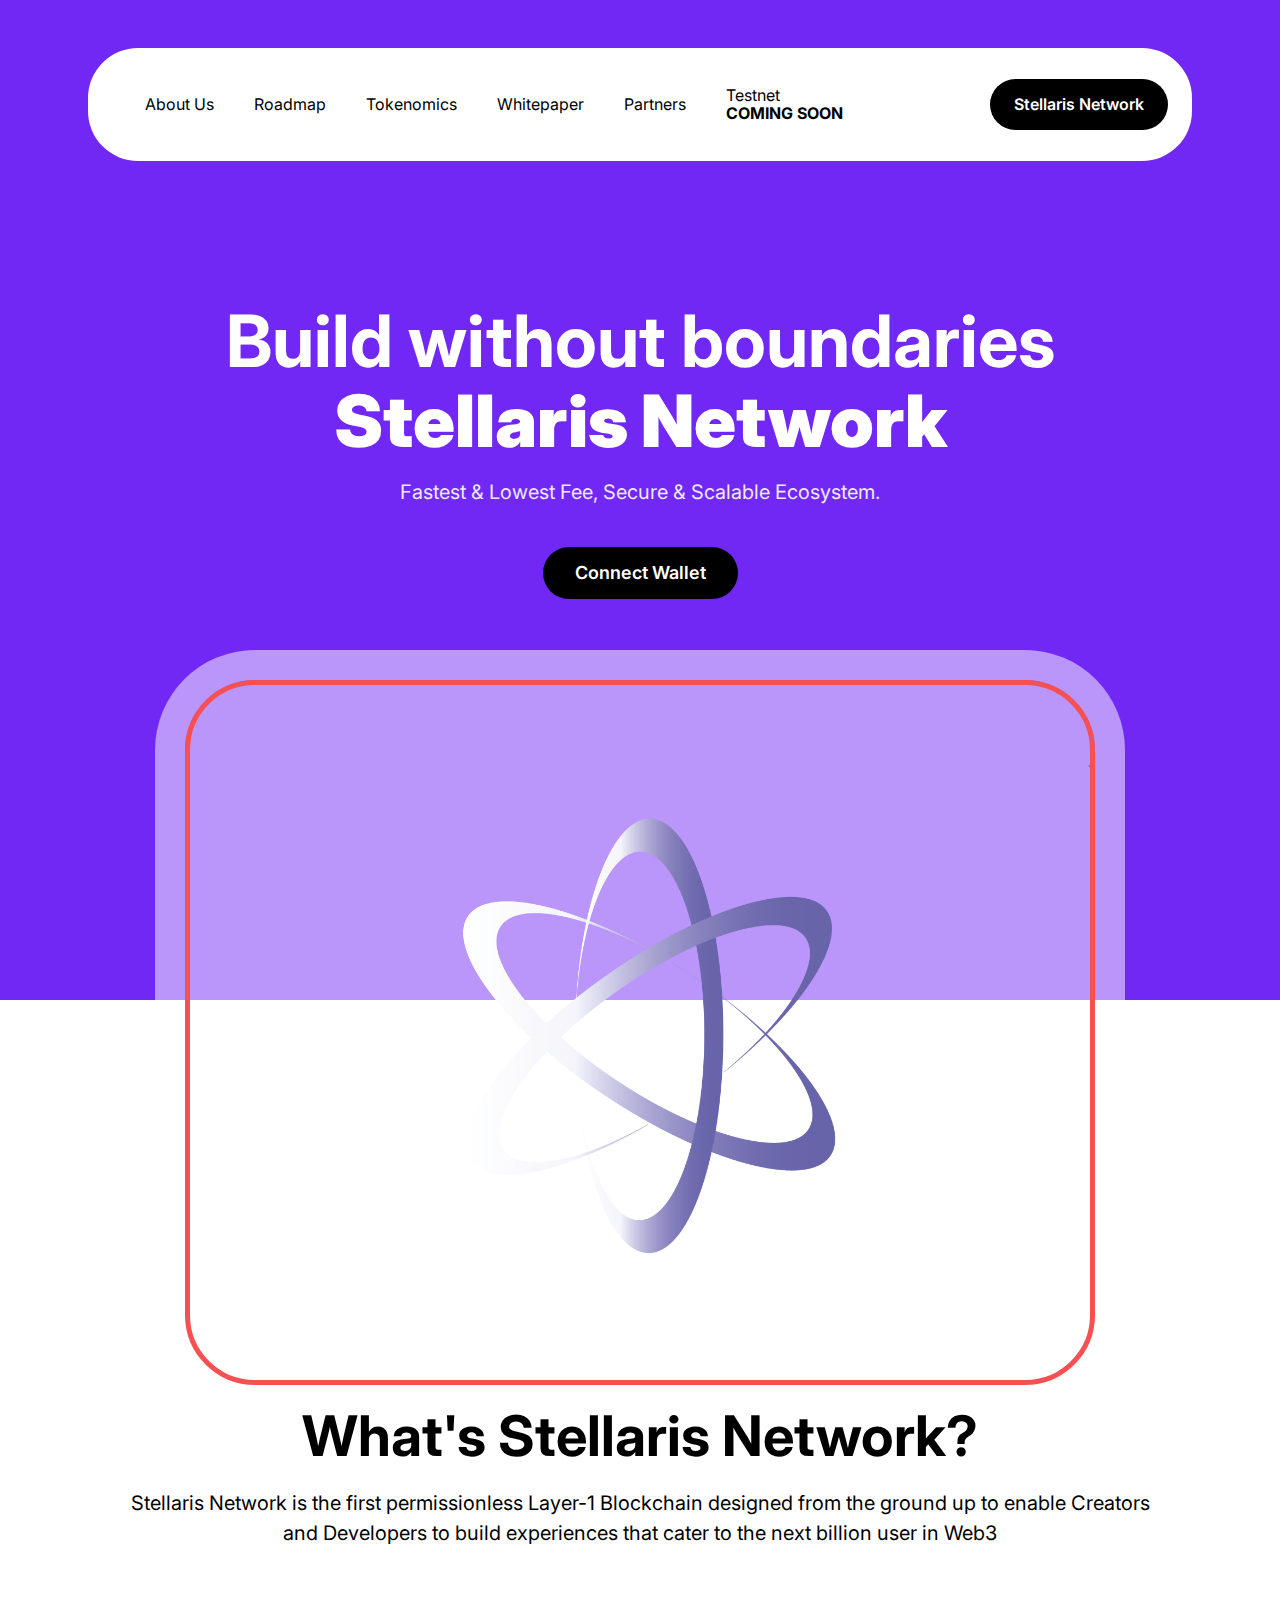
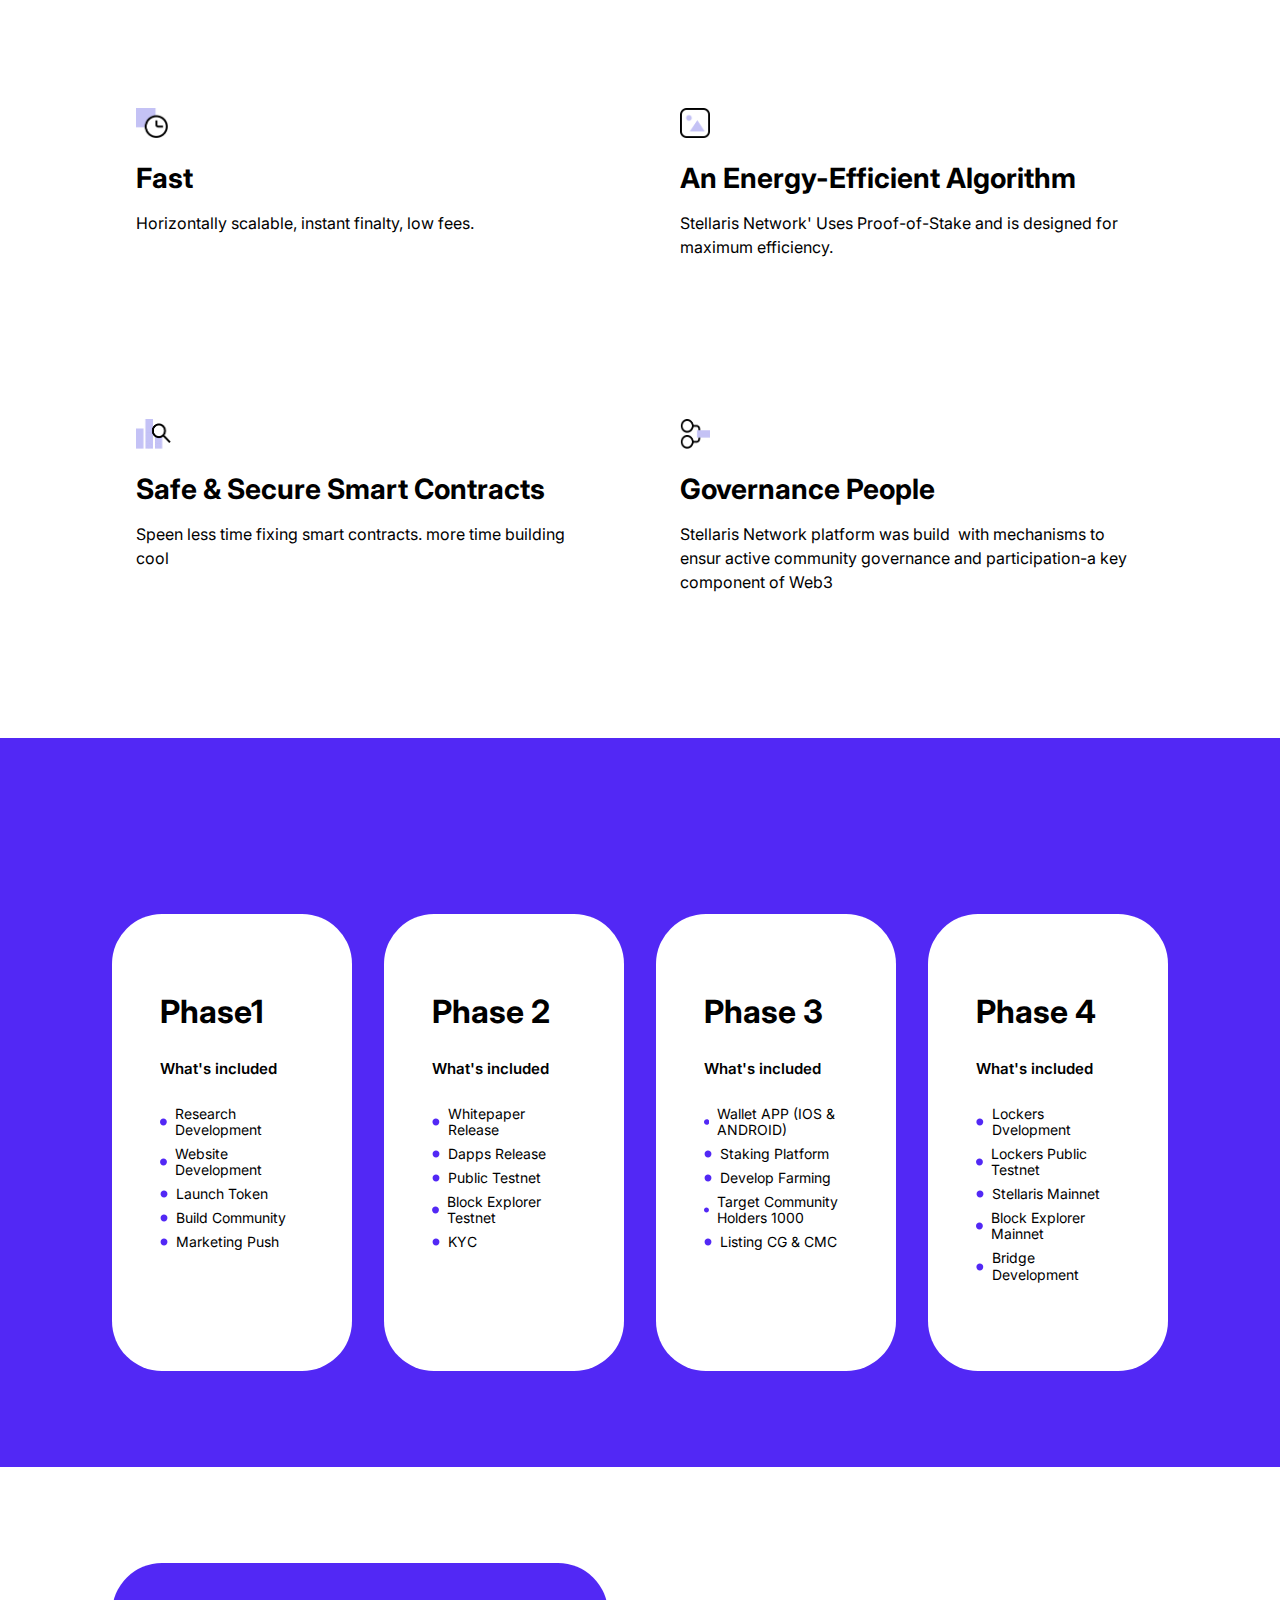
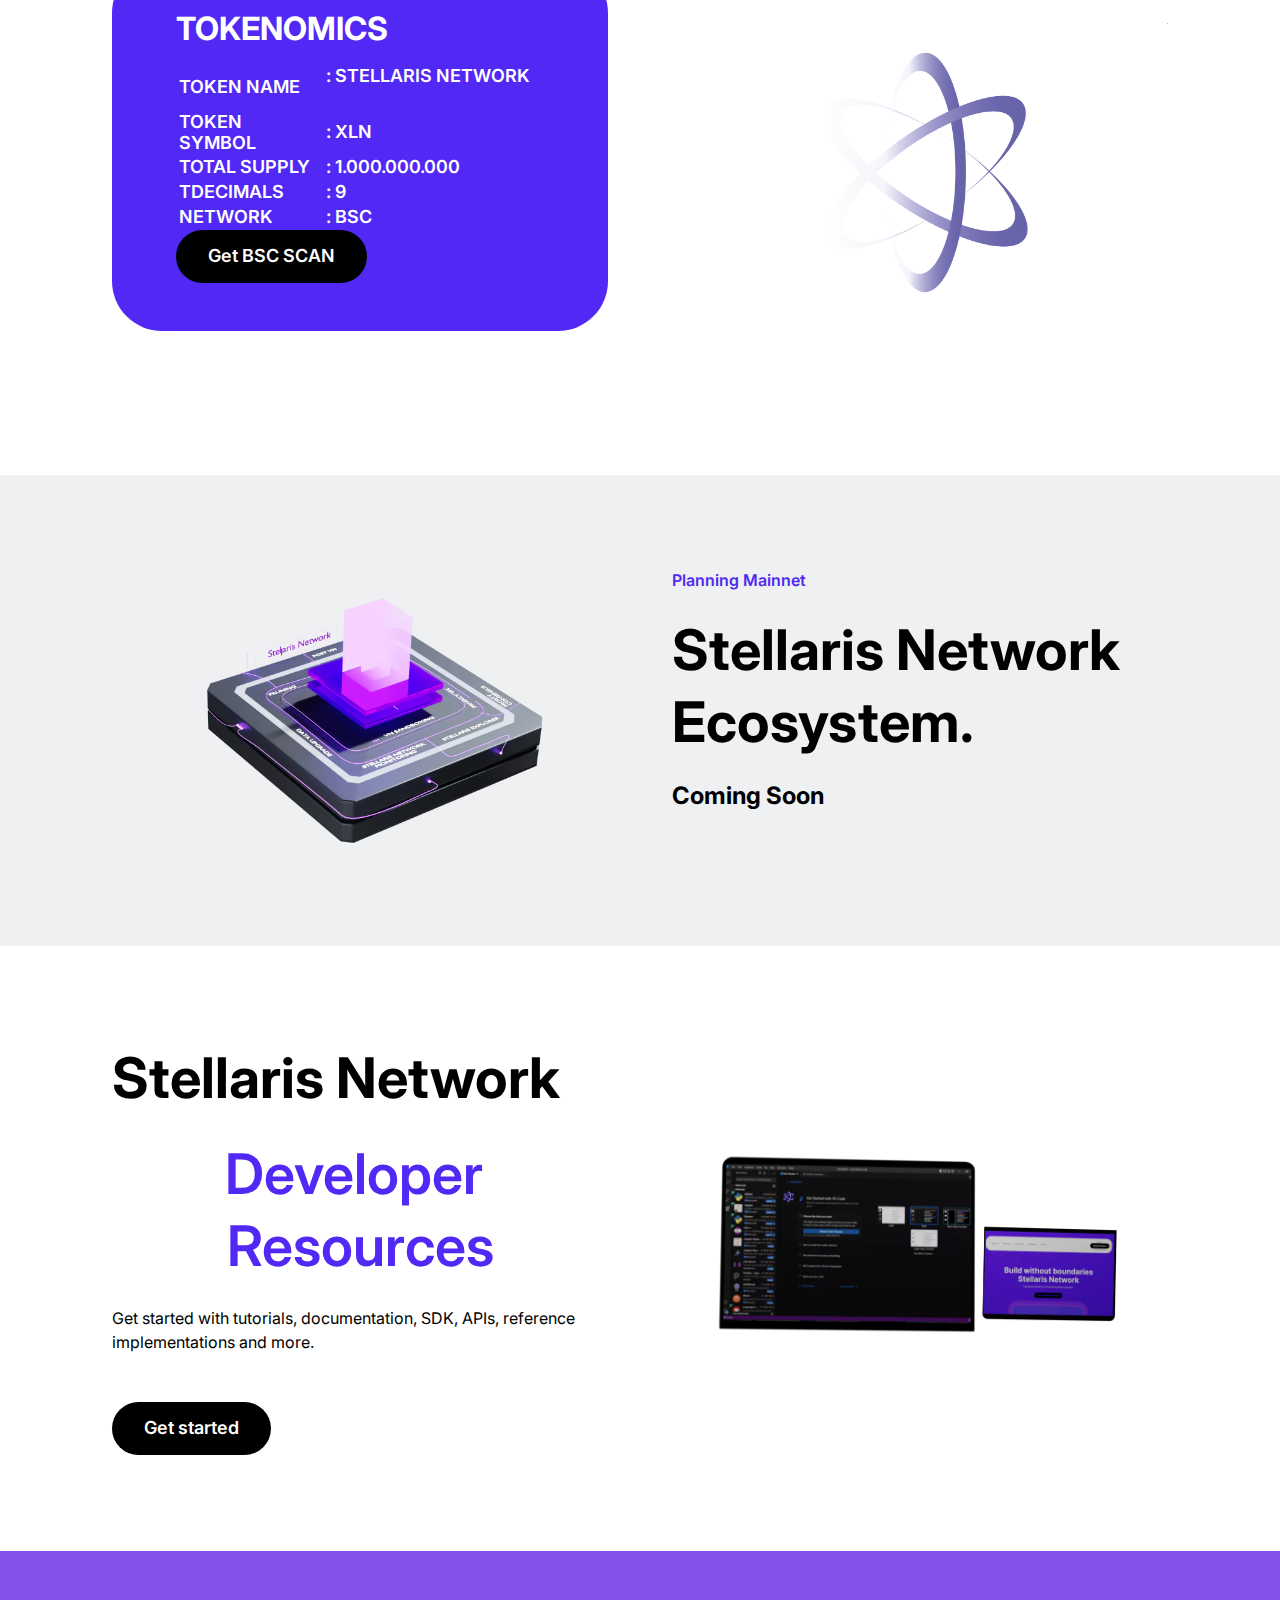
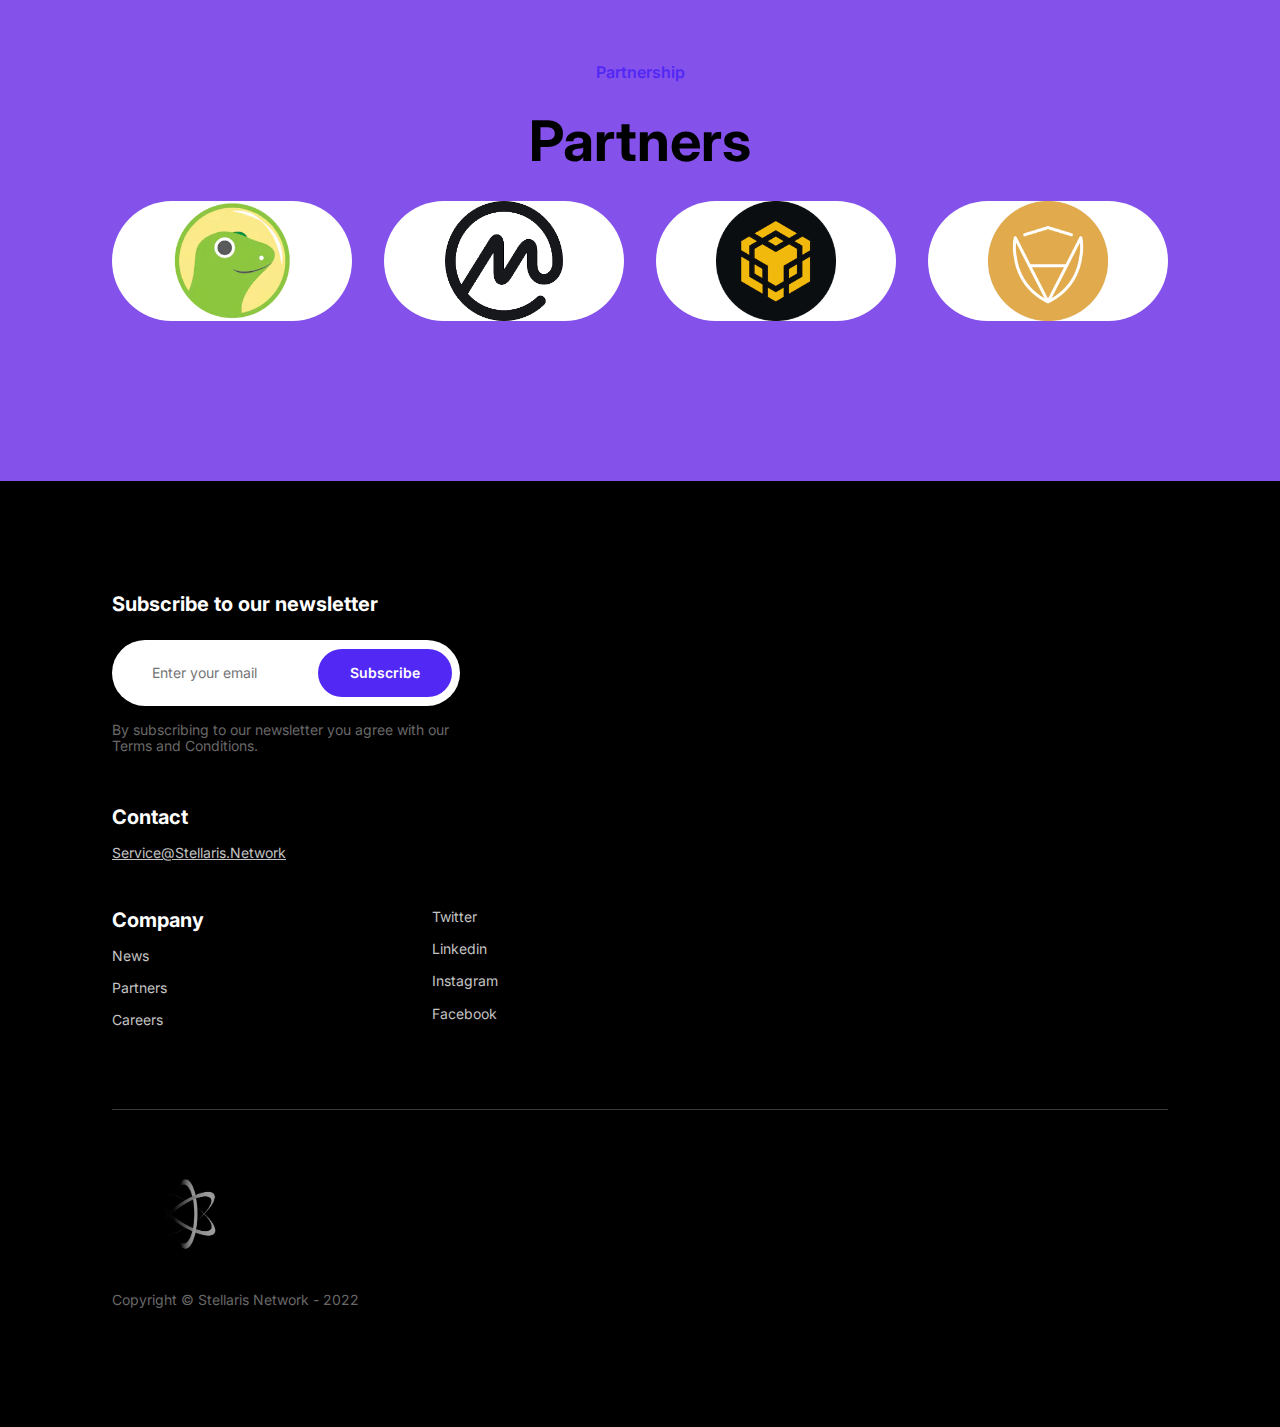
==== commit fe43aaaa: "modified:   index.html" ====
--- a/index.html
+++ b/index.html
@@ -552,7 +552,7 @@
                       </table>
                     </span>
                     <div class="home-get-started4 template-button">
-                      <span class="home-text046">Get BSC SCAN</span>
+                      <a href="https://bscscan.com/" target="_blank" class="home-text046">Get BSC SCAN</a>
                     </div>
                   </div>
                 </div> 
@@ -582,7 +582,7 @@
                 </h2>
                 <div class="home-category">
                   <span class="home-text029">Coming Soon</span>
-                  <
+                  
                 </div>
                 
               </div>
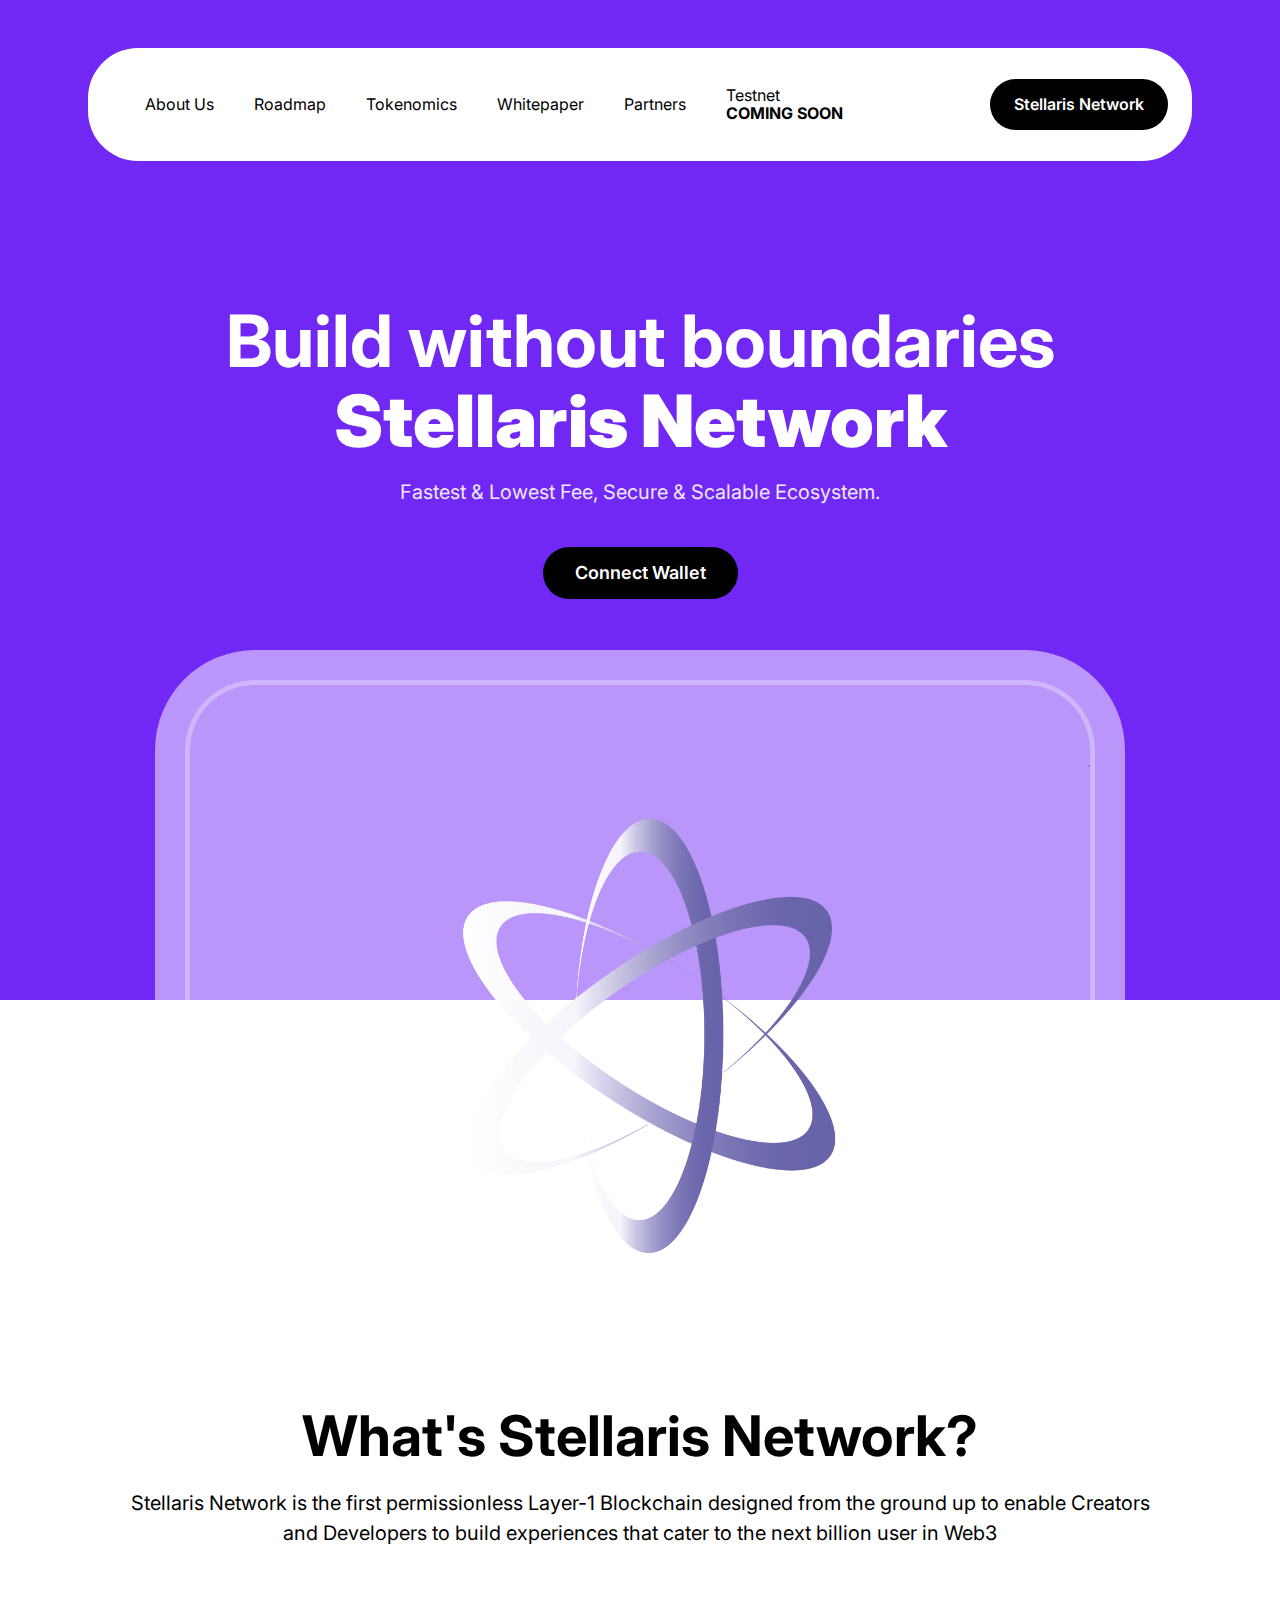
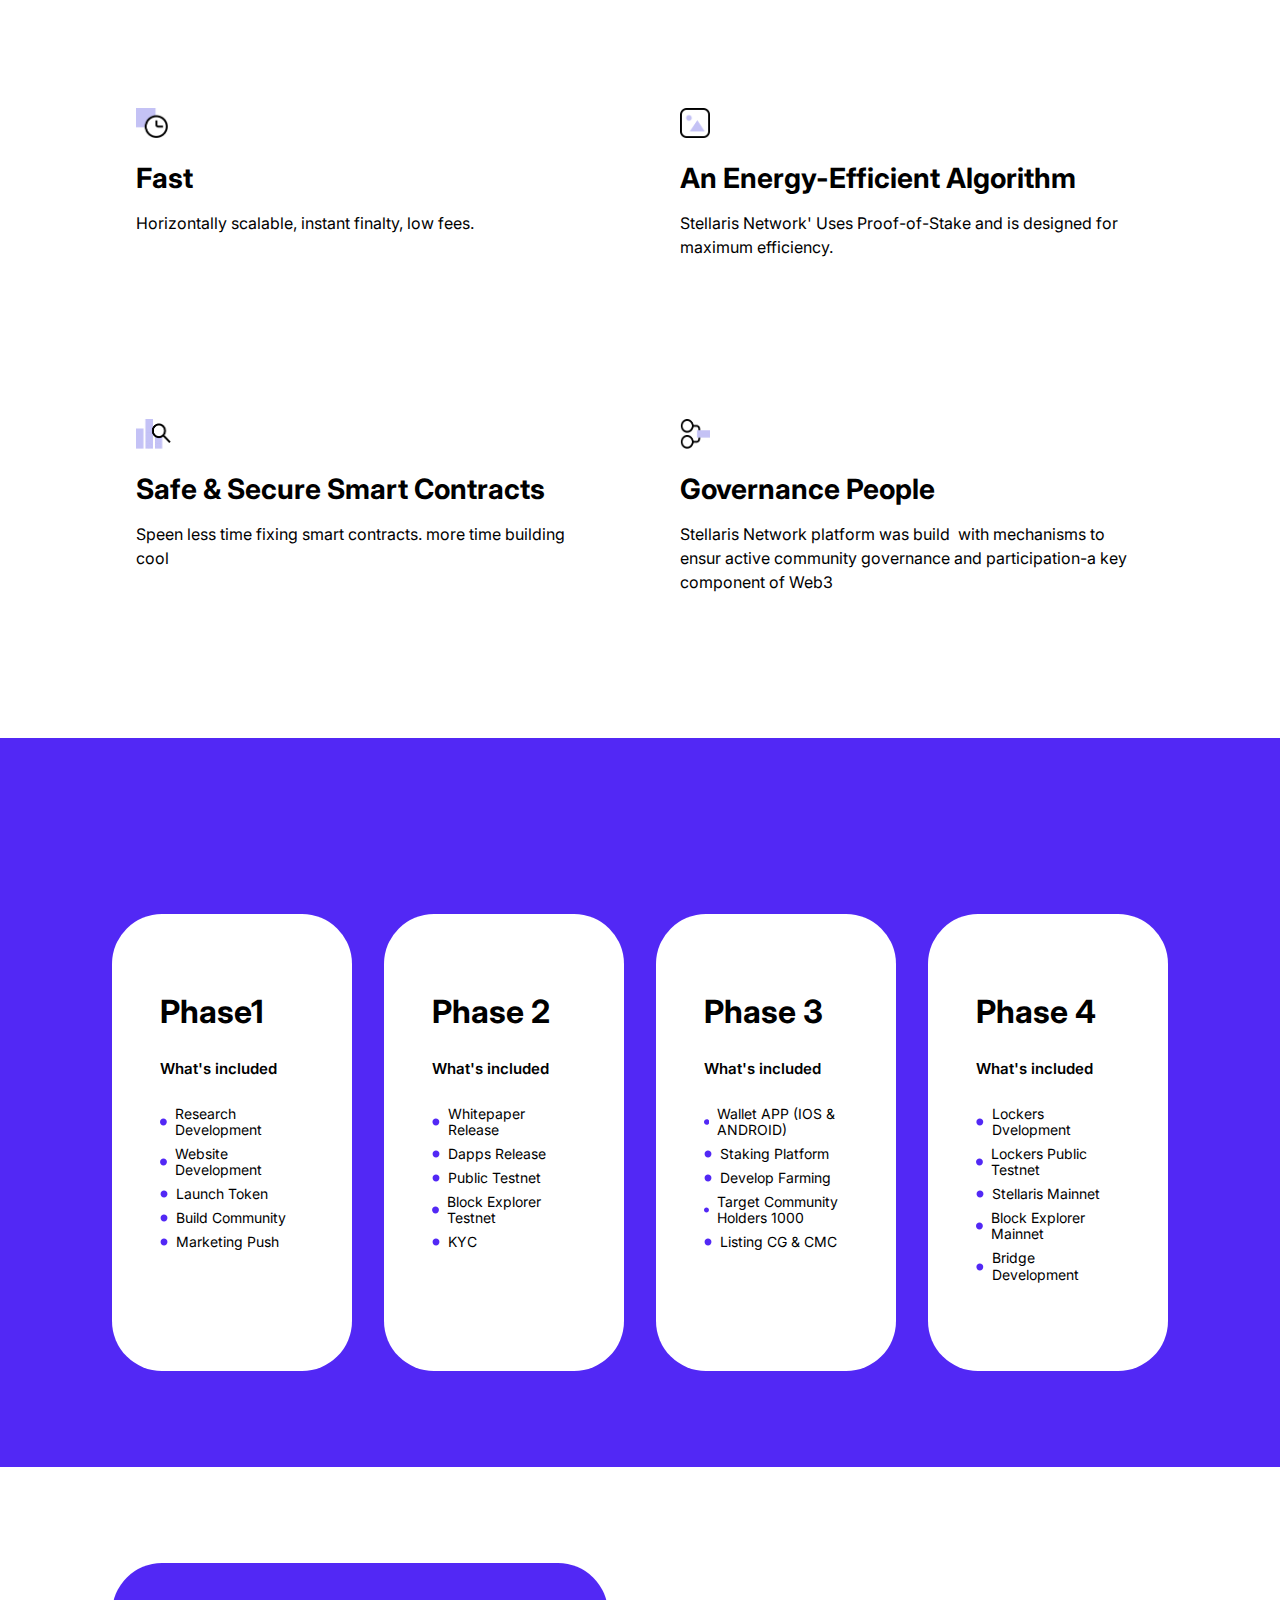
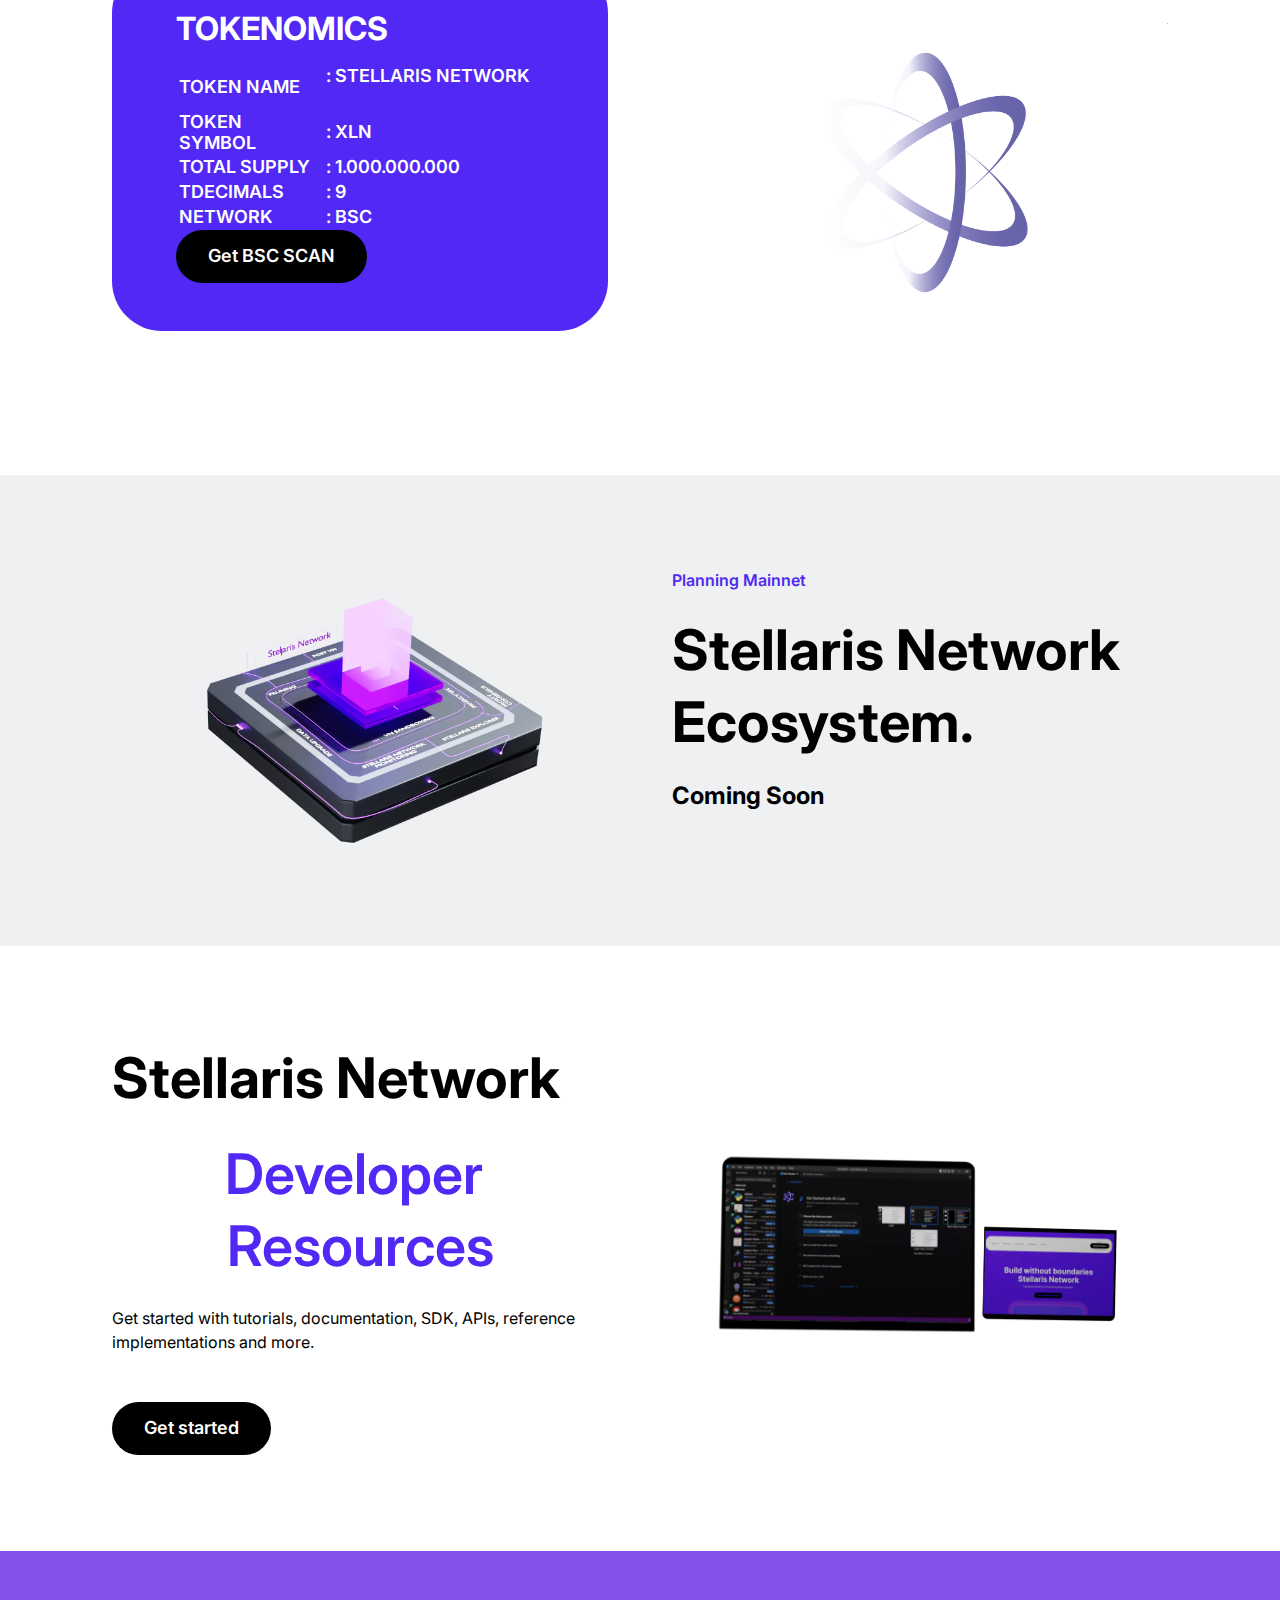
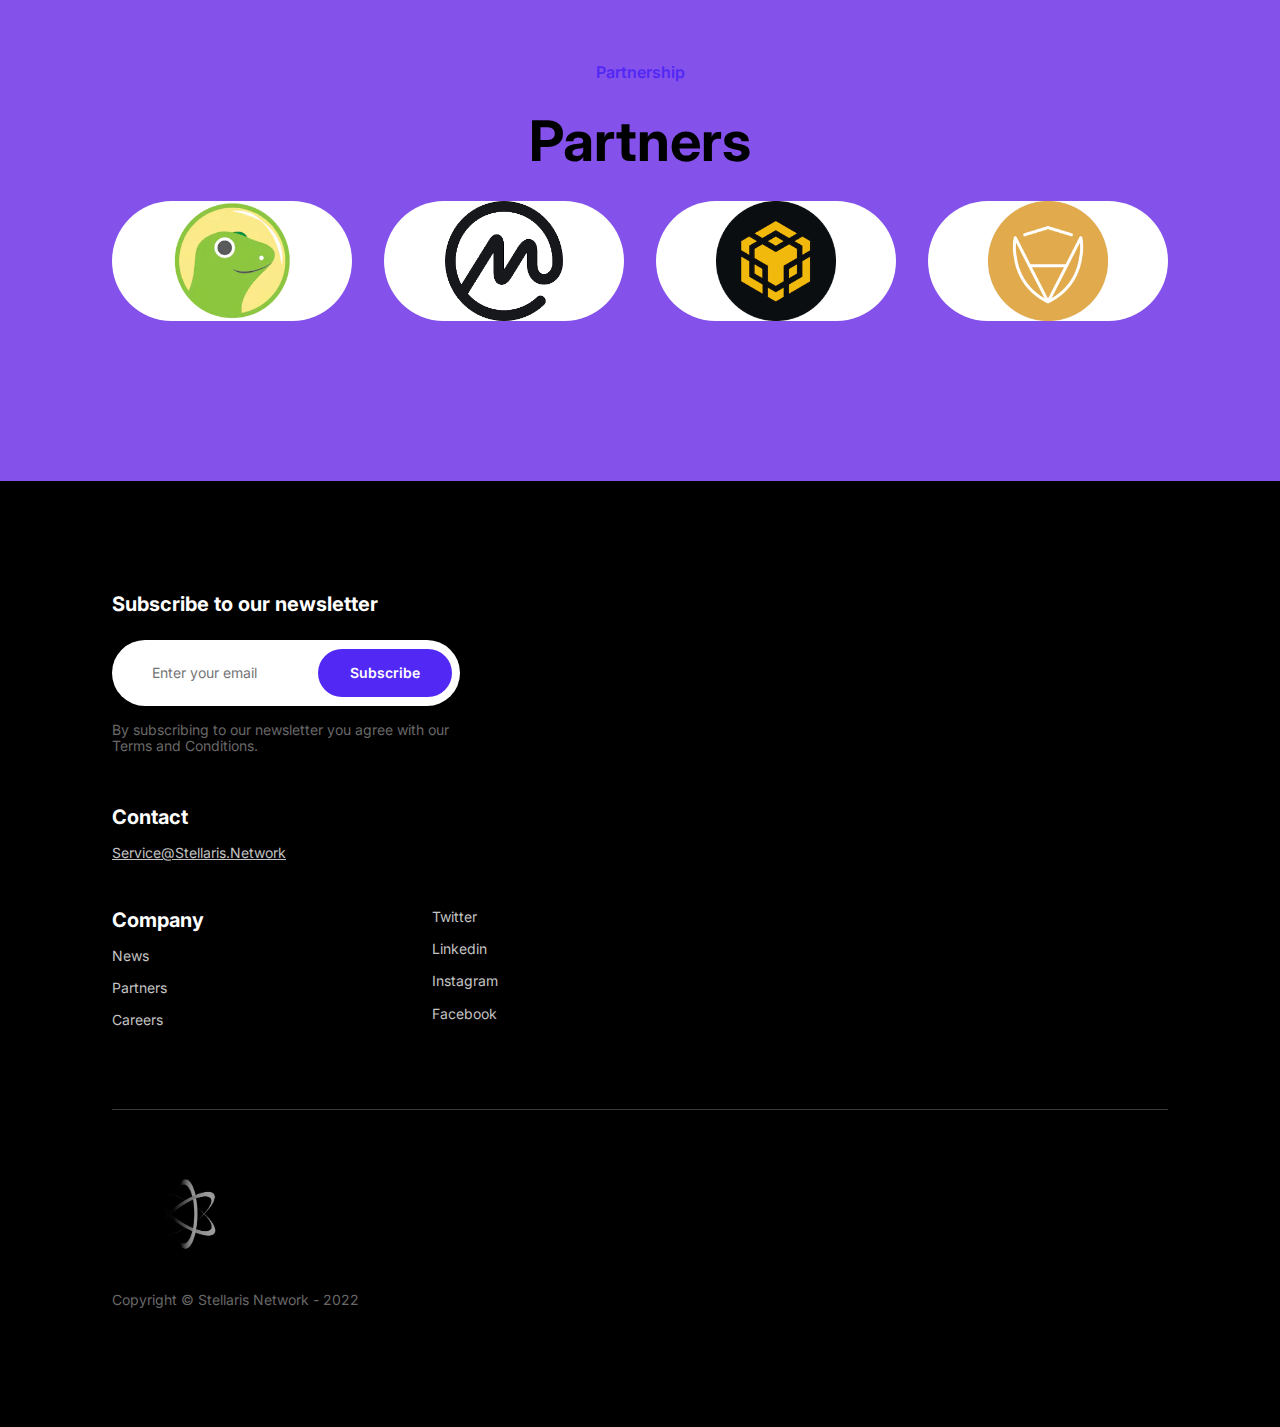
==== commit 7b63142b: "Update index.html" ====
--- a/index.html
+++ b/index.html
@@ -112,11 +112,8 @@
                     <span class="home-text007">Stellaris Network</span>
                   </div>
                   <div id="open-mobile-menu" class="home-burger-menu">
-                    <img
-                      alt="pastedImage"
-                      src="public/playground_assets/pastedimage-yxbd.svg"
-                      class="home-mobile-menu-button"
-                    />
+                    <img alt="pastedImage" src="public/playground_assets/pastedimage-yxbd.svg"
+                      class="home-mobile-menu-button"/>
                   </div>
                 </div>
               </nav>
--- a/css/home.css
+++ b/css/home.css
@@ -318,7 +318,7 @@
 .home-outline {
   display: flex;
   align-items: center;
-  border-color: #f75053;
+  border-color: rgb(255 255 255 / 30%);
   border-width: 5px;
   border-radius: 70px;
   flex-direction: column;
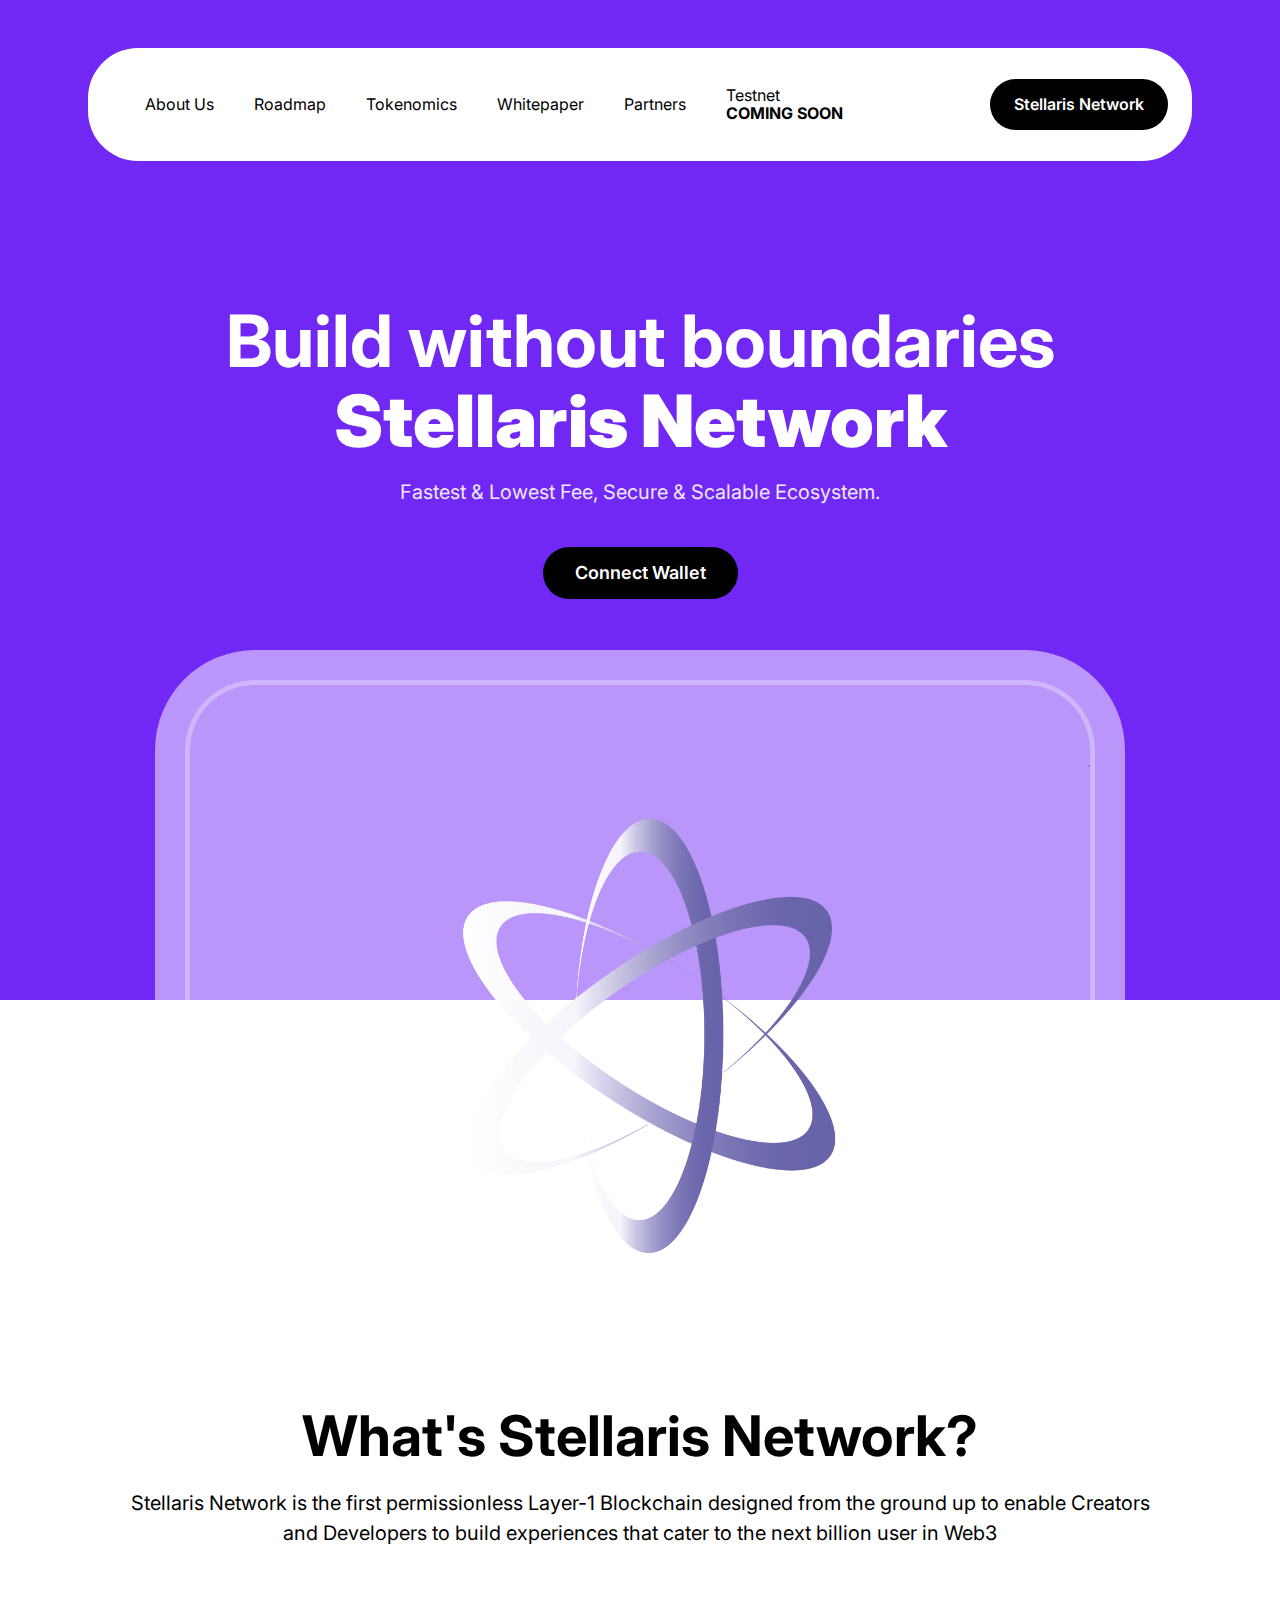
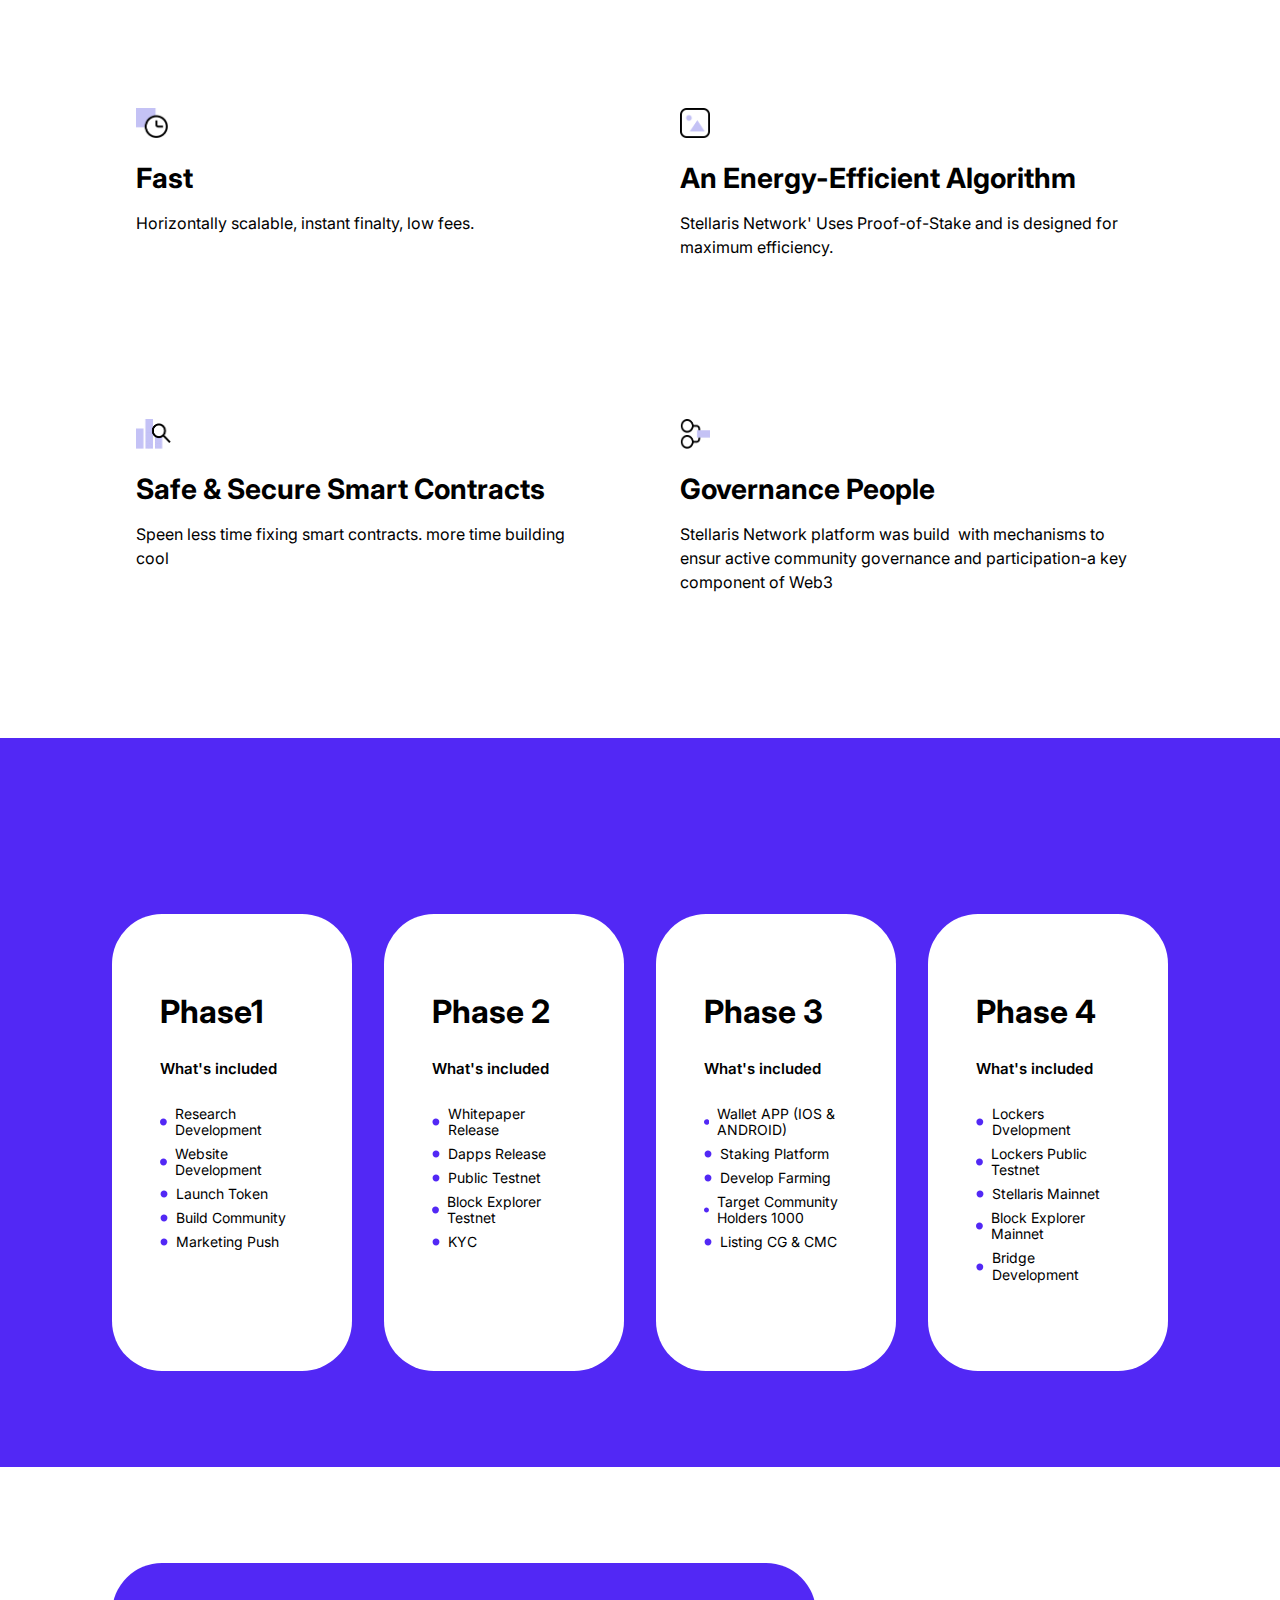
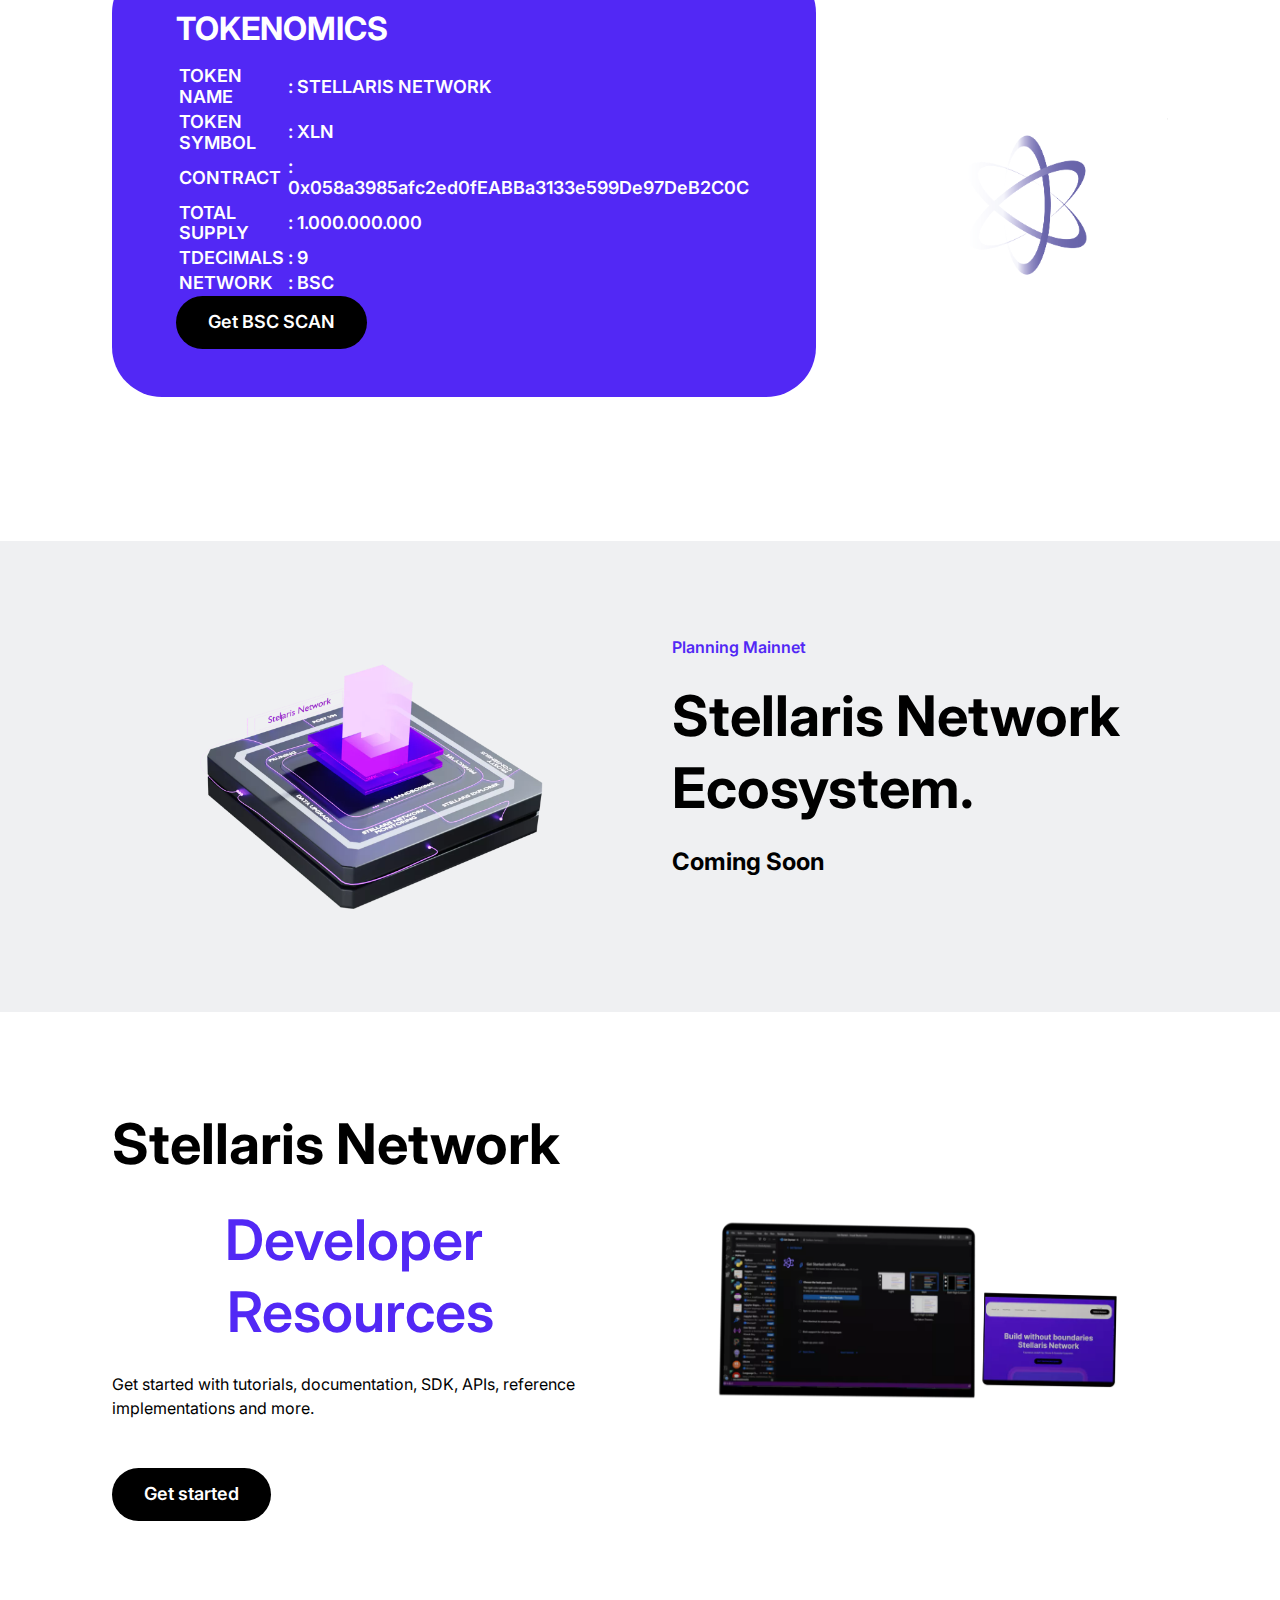
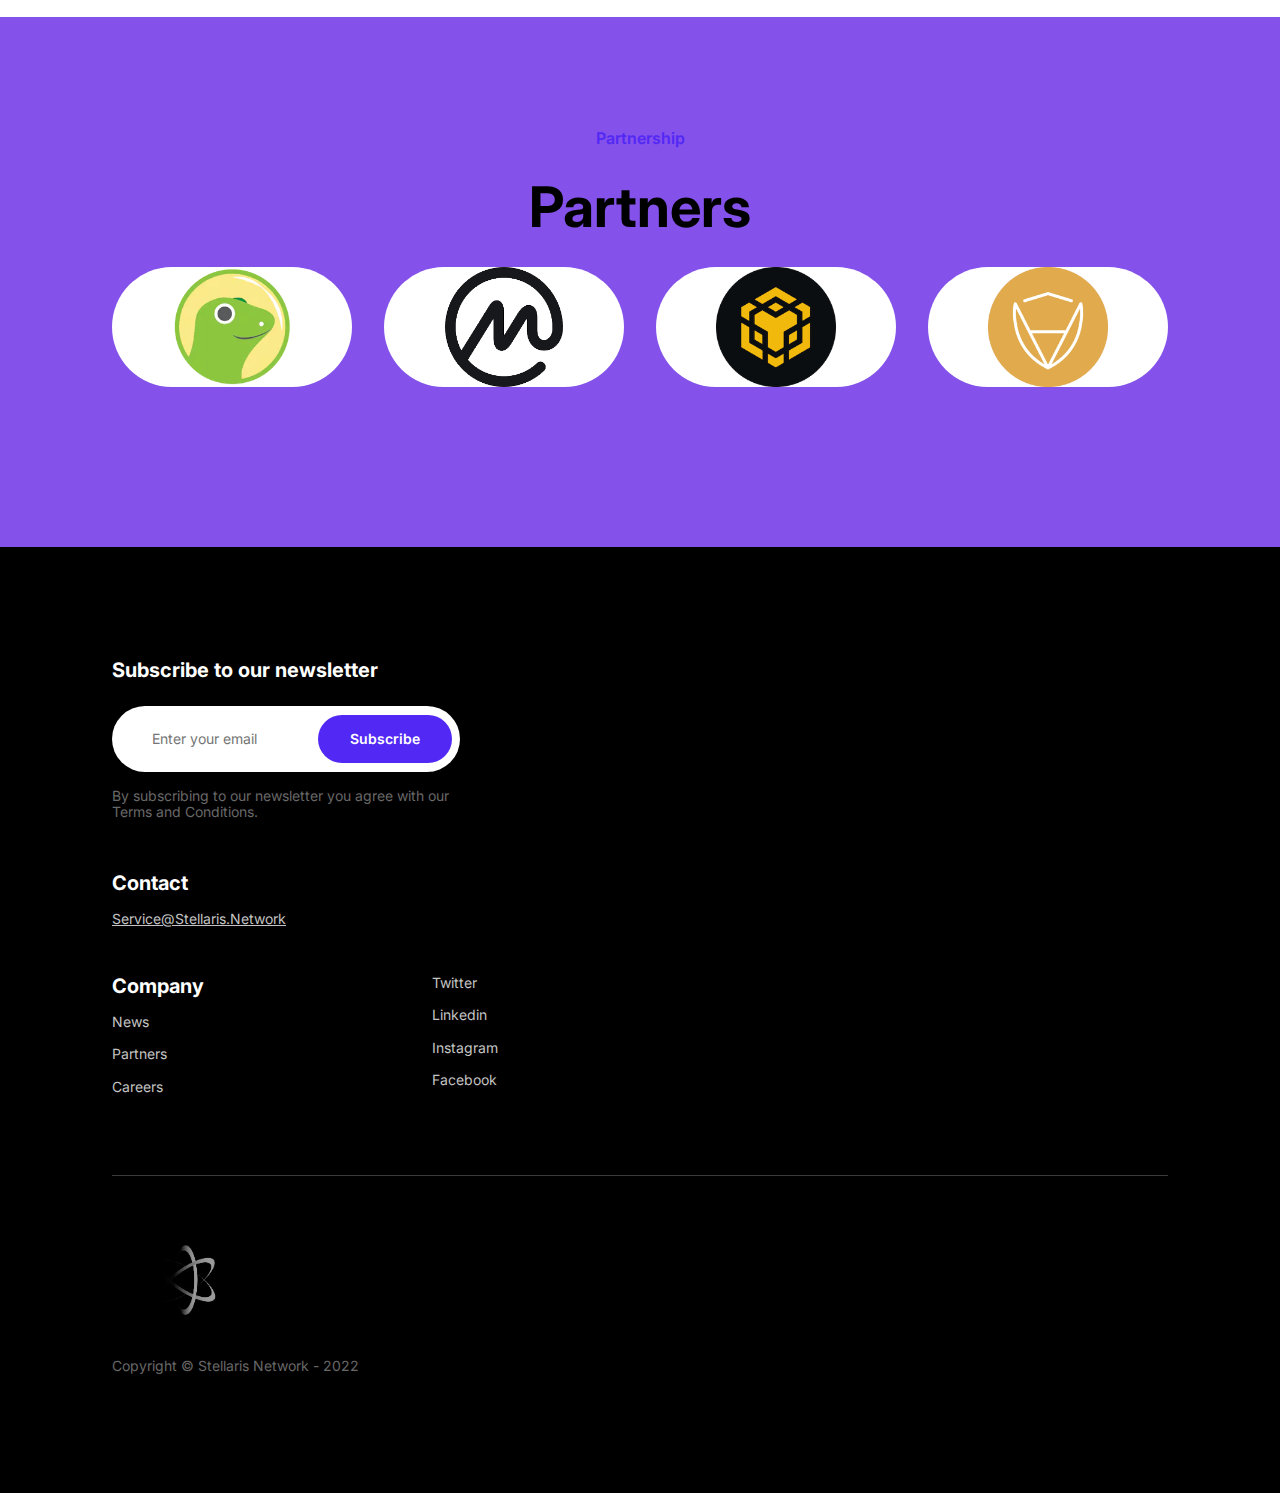
==== commit b1ca980b: "Update index.html" ====
--- a/index.html
+++ b/index.html
@@ -538,6 +538,9 @@
                           <td>TOKEN SYMBOL</td><td>: XLN</td>
                         </tr>
                         <tr>
+                          <td>CONTRACT</td><td>: 0x058a3985afc2ed0fEABBa3133e599De97DeB2C0C</td>
+                        </tr>
+                        <tr>
                           <td>TOTAL SUPPLY</td><td>: 1.000.000.000</td>
                         </tr>
                         <tr>
@@ -549,7 +552,7 @@
                       </table>
                     </span>
                     <div class="home-get-started4 template-button">
-                      <a href="https://bscscan.com/" target="_blank" class="home-text046">Get BSC SCAN</a>
+                      <a href="https://bscscan.com/token/0x058a3985afc2ed0feabba3133e599de97deb2c0c" target="_blank" class="home-text046">Get BSC SCAN</a>
                     </div>
                   </div>
                 </div> 
